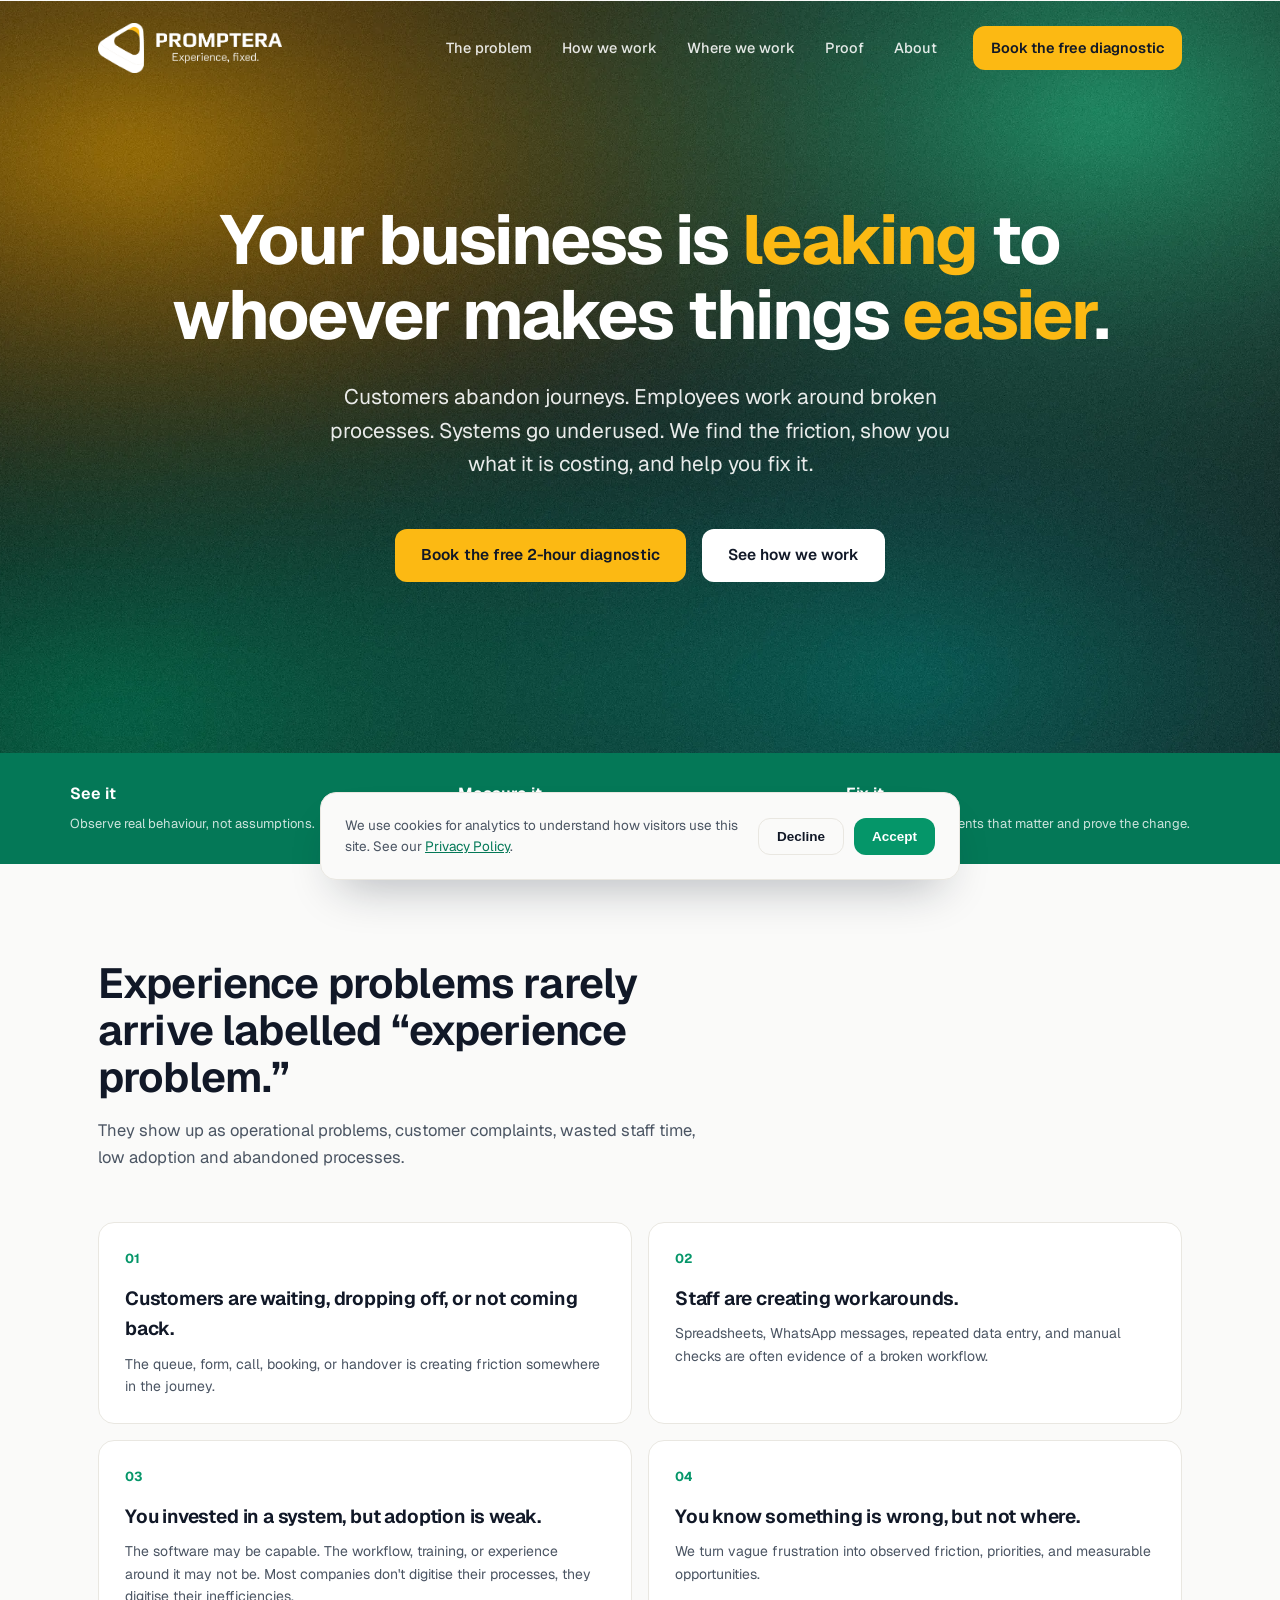
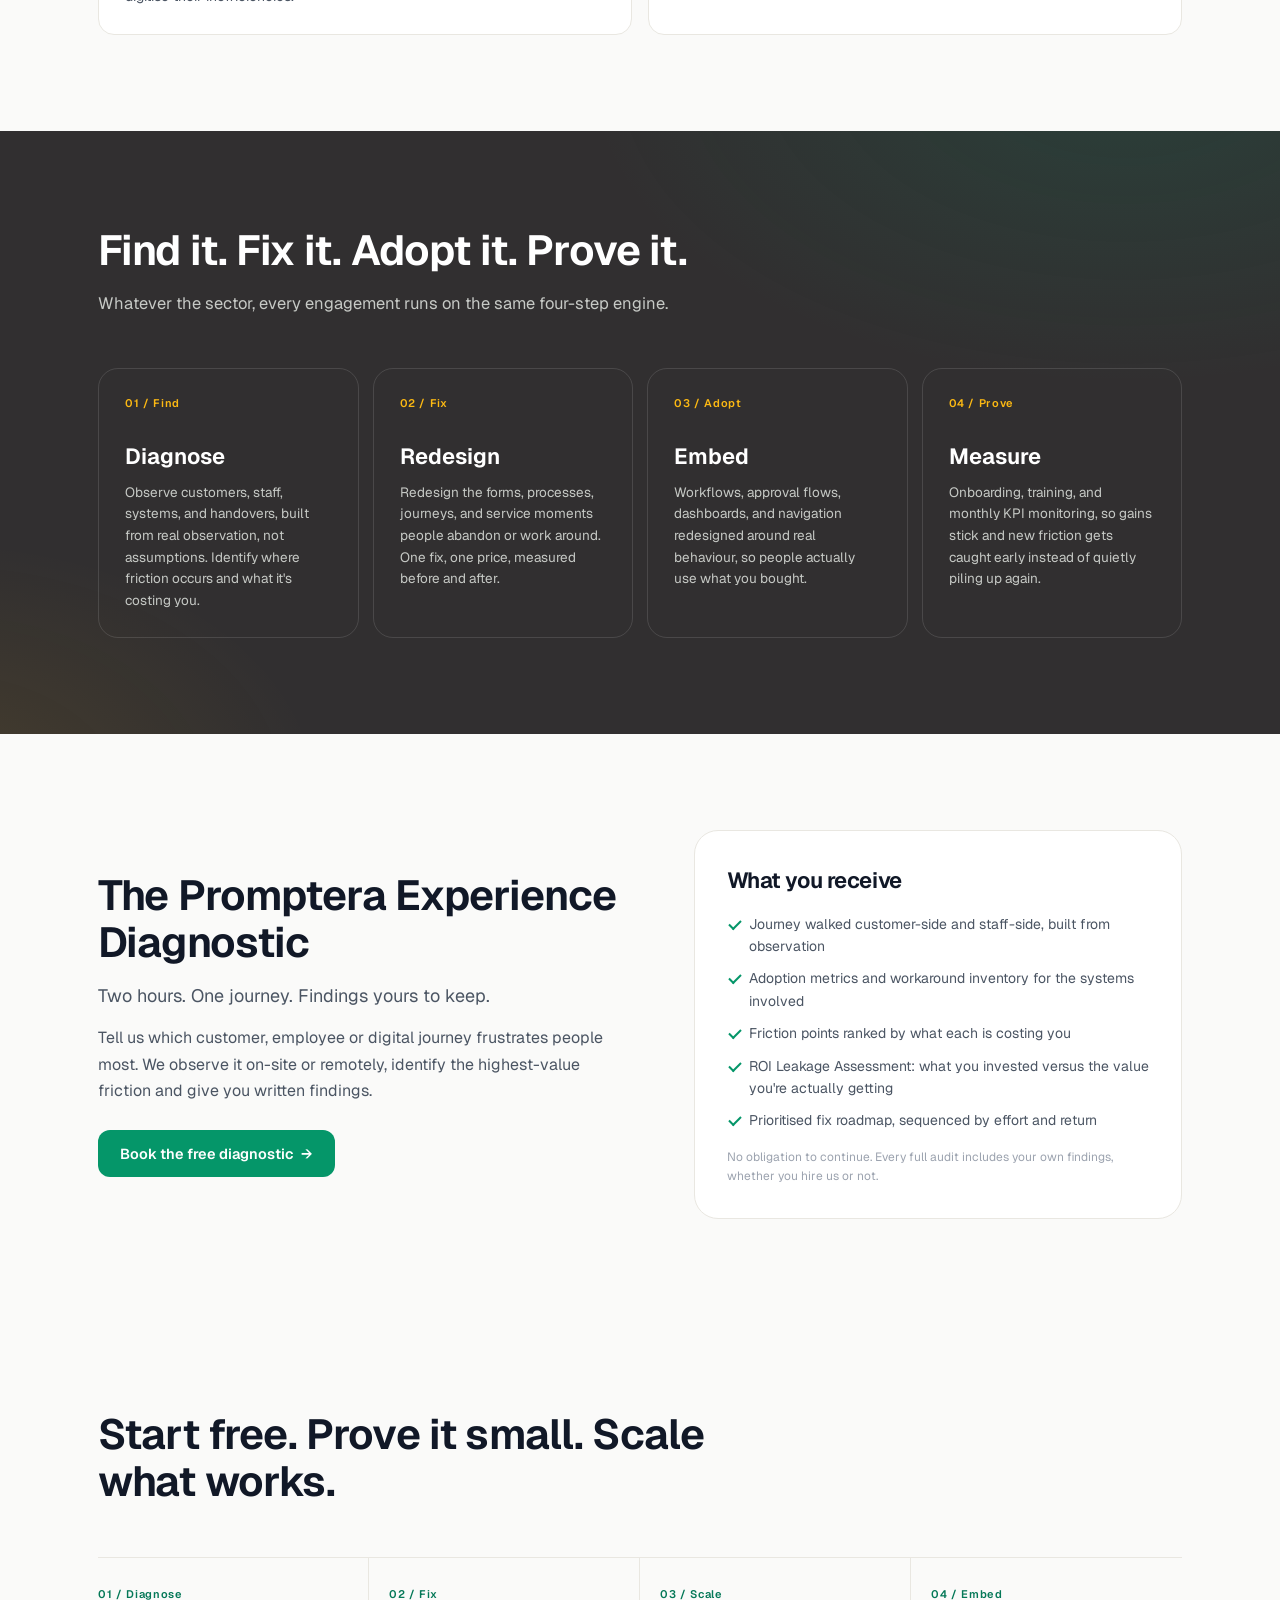
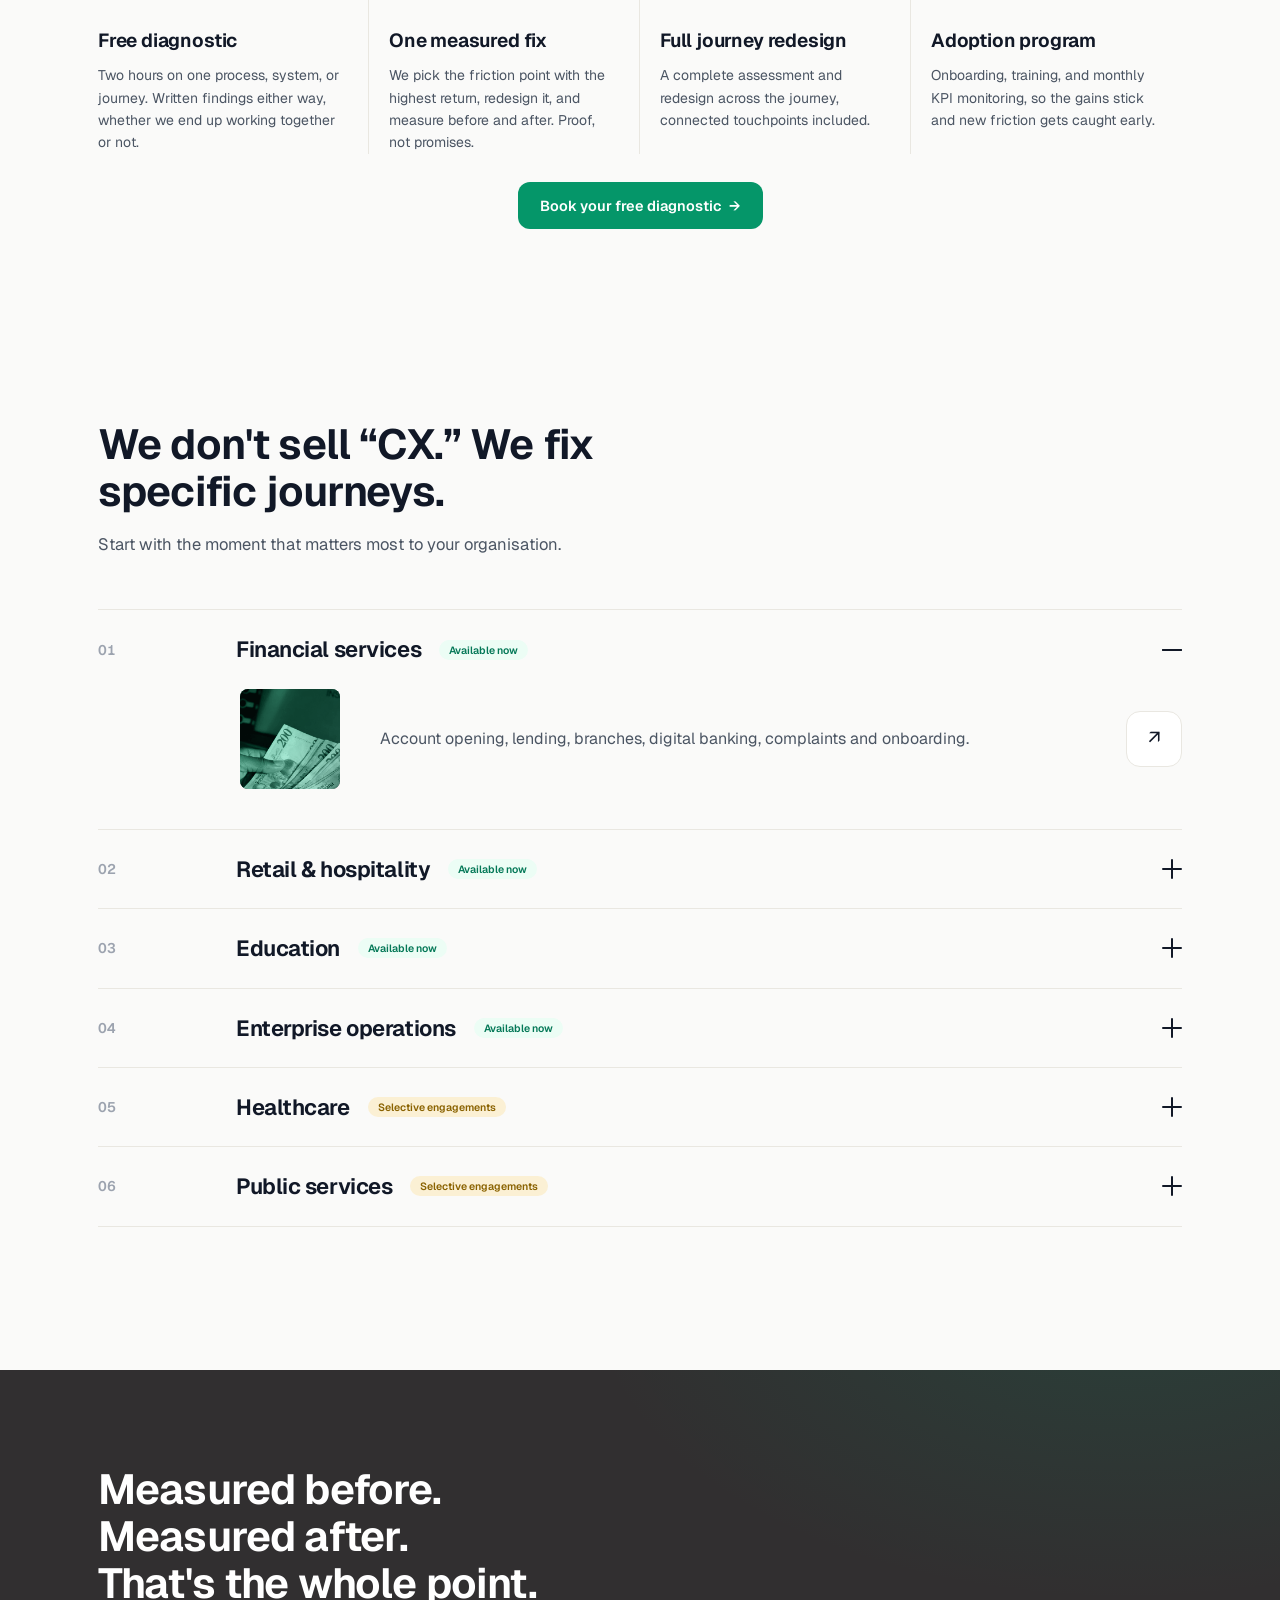
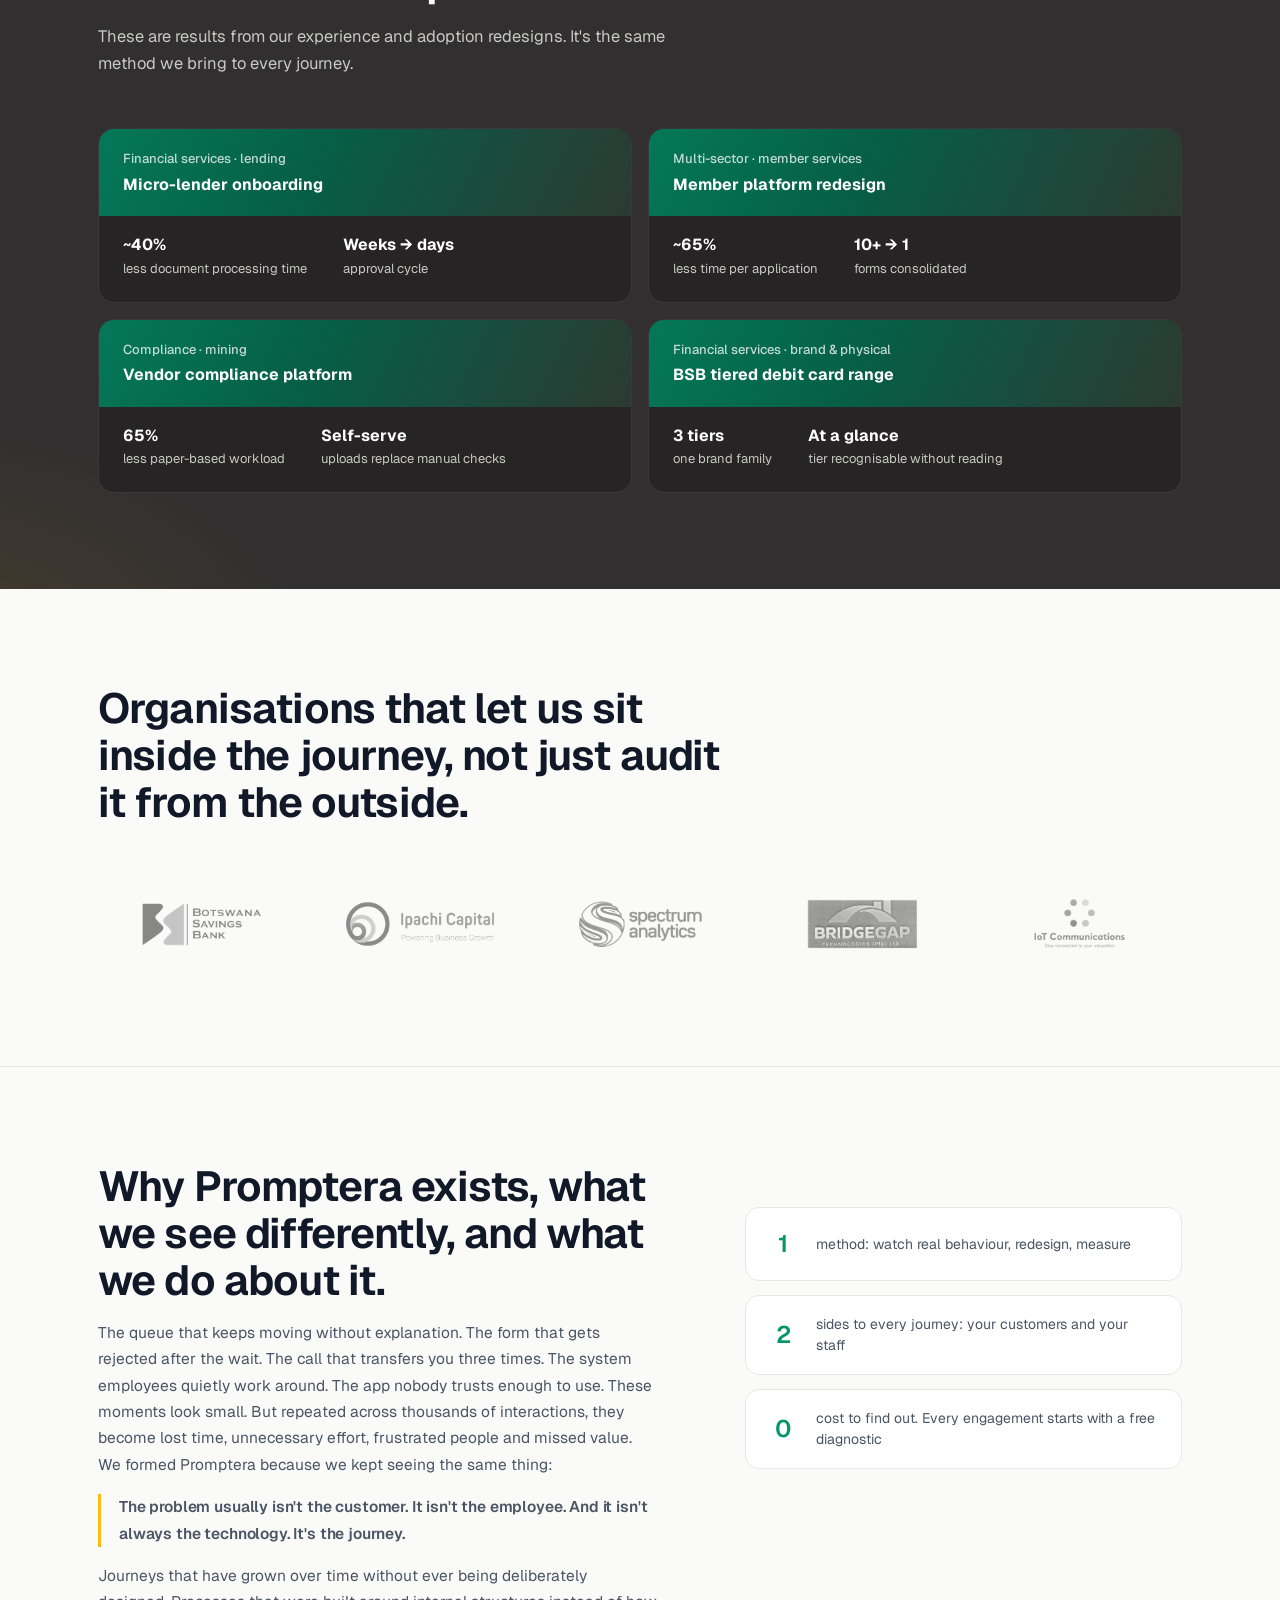
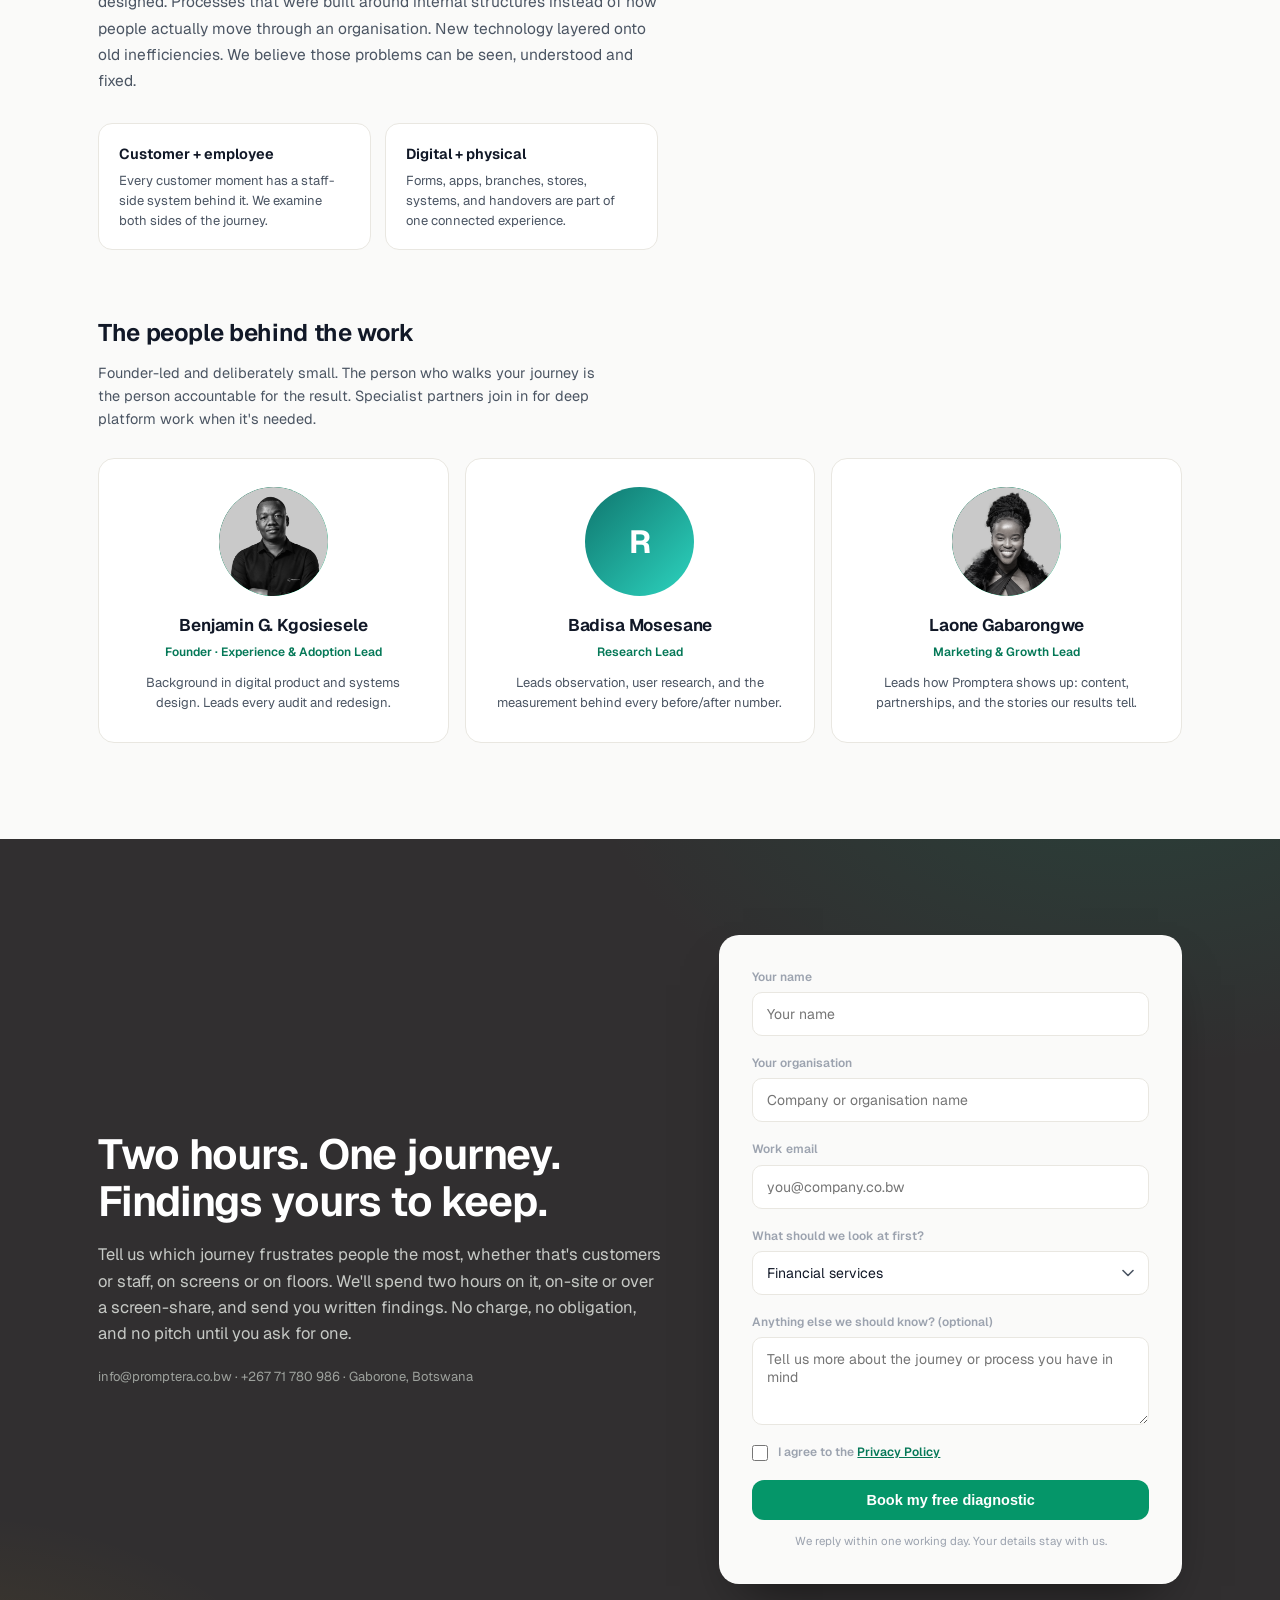
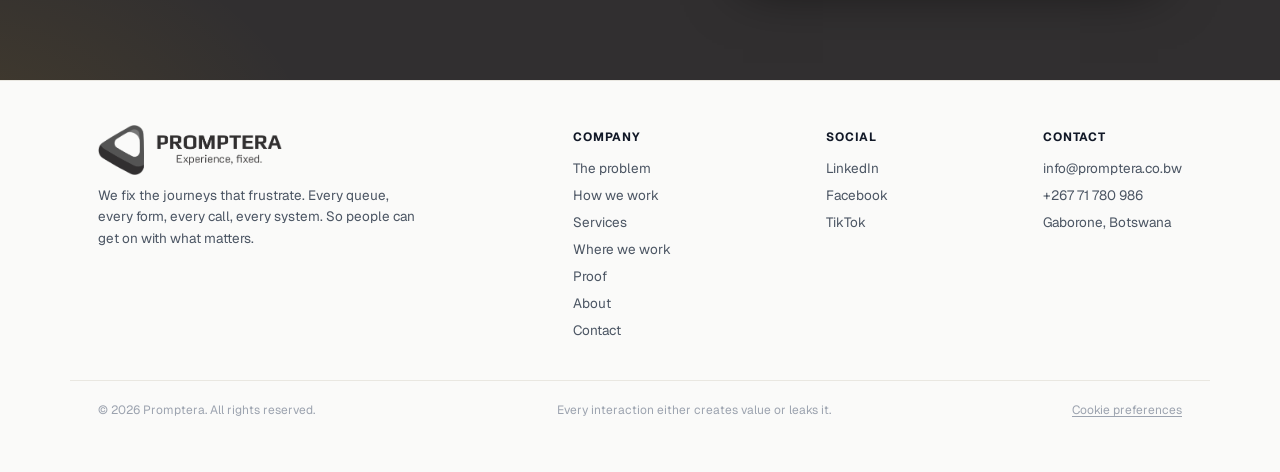
==== index.html @ b7cd1355 "Privacy policy and proof pages update" ====
<!DOCTYPE html>
<html lang="en">
<head>
<meta charset="utf-8">
<meta name="viewport" content="width=device-width, initial-scale=1">
<title>Promptera: Adoption & Experience Consultancy · Botswana</title>
<meta name="description" content="Promptera is an Adoption & Experience consultancy in Botswana. We audit the journeys your customers and staff actually move through, digital, physical, or mixed, find where the experience leaks value, and fix it. Measured before and after.">
<link rel="icon" type="image/png" href="images/favicon.png">
<link rel="preconnect" href="https://fonts.googleapis.com">
<link rel="preconnect" href="https://fonts.gstatic.com" crossorigin>
<link href="https://fonts.googleapis.com/css2?family=Geist:wght@400..700&display=swap" rel="stylesheet">
<link rel="stylesheet" href="styles/main.css">
<script src="scripts/main.js" defer></script>
</head>

<!-- Google tag (gtag.js) is loaded only after cookie consent — see loadGoogleAnalytics() in scripts/main.js -->

<body>

<!-- ============ NAV ============ -->
<header class="nav nav-over" id="nav">
  <div class="wrap nav-in">
    <a href="#top" class="logo" aria-label="Promptera home">
      <img class="logo-light" src="images/logo_white.png" alt="Promptera logo">
      <img class="logo-dark" src="images/logo.png" alt="" aria-hidden="true">
    </a>
    <div class="nav-menu" id="navMenu">
      <nav class="nav-links" aria-label="Primary">
        <a href="#problem">The problem</a>
        <a href="#how">How we work</a>
        <a href="#where">Where we work</a>
        <a href="#results">Proof</a>
        <a href="#about">About</a>
      </nav>
      <a href="#contact" class="btn btn-gold">Book the free diagnostic</a>
    </div>
    <button class="nav-toggle" id="navToggle" type="button" aria-label="Open menu" aria-expanded="false" aria-controls="navMenu">
      <span></span><span></span><span></span>
    </button>
  </div>
</header>

<!-- ============ HERO ============ -->
<section class="hero" id="top">
  <div class="wrap hero-in">
    <h1 class="rv">Your business is <span class="hl">leaking</span> to whoever makes things <span class="hl">easier</span>.</h1>
    <p class="hero-sub rv d1">Customers abandon journeys. Employees work around broken processes. Systems go underused. We find the friction, show you what it is costing, and help you fix it.</p>
    <div class="hero-ctas rv d2">
      <a href="#contact" class="btn btn-gold">Book the free 2-hour diagnostic</a>
      <a href="#how" class="btn btn-light">See how we work</a>
    </div>
  </div>
</section>

<!-- ============ BAND ============ -->
<div class="band">
  <div class="wrap band-in">
    <div class="band-item"><strong>See it</strong><span>Observe real behaviour, not assumptions.</span></div>
    <div class="band-item"><strong>Measure it</strong><span>Connect friction to time, effort, cost, or adoption.</span></div>
    <div class="band-item"><strong>Fix it</strong><span>Redesign the moments that matter and prove the change.</span></div>
  </div>
</div>

<!-- ============ PROOF STRIP ============ -->
<!-- <div class="strip">
  <div class="wrap strip-in">
    <div class="stat rv"><div class="n">01</div><div class="l">Every audit starts with real observation, not assumptions</div></div>
    <div class="stat rv d1"><div class="n">02</div><div class="l">Written findings are yours to keep, whether you hire us or not</div></div>
    <div class="stat rv d2"><div class="n">03</div><div class="l">Fixed-price quick wins, measured before and after</div></div>
    <div class="stat rv d3"><div class="n"><p>&infin;</p></div><div class="l">Attention to details</div></div>
  </div>
</div> -->

<!-- ============ THE PROBLEM ============ -->
<section id="problem">
  <div class="wrap">
    <div class="sec-head">
      <!-- <div class="sec-eyebrow rv">The problem</div> -->
      <h2 class="rv d1">Experience problems rarely arrive labelled “experience problem.”</h2>
      <p class="sec-sub rv d2">They show up as operational problems, customer complaints, wasted staff time, low adoption and abandoned processes.</p>
    </div>
    <div class="problem-grid">
      <article class="problem-card rv"><div class="problem-num">01</div><h3>Customers are waiting, dropping off, or not coming back.</h3><p>The queue, form, call, booking, or handover is creating friction somewhere in the journey.</p></article>
      <article class="problem-card rv d1"><div class="problem-num">02</div><h3>Staff are creating workarounds.</h3><p>Spreadsheets, WhatsApp messages, repeated data entry, and manual checks are often evidence of a broken workflow.</p></article>
      <article class="problem-card rv d2"><div class="problem-num">03</div><h3>You invested in a system, but adoption is weak.</h3><p>The software may be capable. The workflow, training, or experience around it may not be. Most companies don't digitise their processes, they digitise their inefficiencies.</p></article>
      <article class="problem-card rv d3"><div class="problem-num">04</div><h3>You know something is wrong, but not where.</h3><p>We turn vague frustration into observed friction, priorities, and measurable opportunities.</p></article>
    </div>
  </div>
</section>

<!-- ============ METHOD ============ -->
<section id="services" class="dark">
  <div class="wrap">
    <div class="sec-head">
      <!-- <div class="sec-eyebrow rv">The method</div> -->
      <h2 class="rv d1">Find it. Fix it. Adopt it. Prove it.</h2>
      <p class="sec-sub rv d2">Whatever the sector, every engagement runs on the same four-step engine.</p>
    </div>
    <div class="pillars">
      <article class="pillar rv"><div class="pillar-num">01 / Find</div><h3>Diagnose</h3><p>Observe customers, staff, systems, and handovers, built from real observation, not assumptions. Identify where friction occurs and what it's costing you.</p></article>
      <article class="pillar rv d1"><div class="pillar-num">02 / Fix</div><h3>Redesign</h3><p>Redesign the forms, processes, journeys, and service moments people abandon or work around. One fix, one price, measured before and after.</p></article>
      <article class="pillar rv d2"><div class="pillar-num">03 / Adopt</div><h3>Embed</h3><p>Workflows, approval flows, dashboards, and navigation redesigned around real behaviour, so people actually use what you bought.</p></article>
      <article class="pillar rv d3"><div class="pillar-num">04 / Prove</div><h3>Measure</h3><p>Onboarding, training, and monthly KPI monitoring, so gains stick and new friction gets caught early instead of quietly piling up again.</p></article>
    </div>
  </div>
</section>

<!-- ============ DIAGNOSTIC ============ -->
<section id="diagnostic">
  <div class="wrap offer">
    <div>
      <!-- <div class="sec-eyebrow rv">Start here</div> -->
      <h2 class="rv d1">The Promptera Experience Diagnostic</h2>
      <p class="sec-sub rv d2" style="font-size:18px">Two hours. One journey. Findings yours to keep.</p>
      <p class="rv d2" style="color:var(--body);margin-top:14px;max-width:520px;line-height:1.65">Tell us which customer, employee or digital journey frustrates people most. We observe it on-site or remotely, identify the highest-value friction and give you written findings.</p>
    </br><a href="#contact" class="btn btn-em rv d3" data-ctx="Re: The Promptera Experience Diagnostic">Book the free diagnostic <span aria-hidden="true">→</span></a>
    </div>
    <div class="offer-card rv d2">
      <h3>What you receive</h3>
      <ul>
        <li>Journey walked customer-side and staff-side, built from observation</li>
        <li>Adoption metrics and workaround inventory for the systems involved</li>
        <li>Friction points ranked by what each is costing you</li>
        <li>ROI Leakage Assessment: what you invested versus the value you're actually getting</li>
        <li>Prioritised fix roadmap, sequenced by effort and return</li>
      </ul>
      <div class="price-note">No obligation to continue. Every full audit includes your own findings, whether you hire us or not.</div>
    </div>
  </div>
</section>

<!-- ============ HOW WE WORK ============ -->
<section id="how">
  <div class="wrap">
    <div class="sec-head">
      <!-- <div class="sec-eyebrow rv">How we work</div> -->
      <h2 class="rv d1">Start free. Prove it small. Scale what works.</h2>
    </div>
    <div class="steps">
      <div class="step rv"><b>01 / Diagnose</b><h3>Free diagnostic</h3><p>Two hours on one process, system, or journey. Written findings either way, whether we end up working together or not.</p></div>
      <div class="step rv d1"><b>02 / Fix</b><h3>One measured fix</h3><p>We pick the friction point with the highest return, redesign it, and measure before and after. Proof, not promises.</p></div>
      <div class="step rv d2"><b>03 / Scale</b><h3>Full journey redesign</h3><p>A complete assessment and redesign across the journey, connected touchpoints included.</p></div>
      <div class="step rv d3"><b>04 / Embed</b><h3>Adoption program</h3><p>Onboarding, training, and monthly KPI monitoring, so the gains stick and new friction gets caught early.</p></div>
    </div>
    <!-- <p class="ladder-note rv d3">Every step earns the next. In a market where reputation travels fast, that's how it should be.</p> -->
    <div class="rung-cta rv d3"><a href="#contact" class="btn btn-em" data-ctx="Free 2-hour diagnostic">Book your free diagnostic <span aria-hidden="true">→</span></a></div>
  </div>
</section>

<!-- ============ WHERE WE WORK / VERTICALS ============ -->
<section id="where">
  <div class="wrap">
    <div class="sec-head">
      <!-- <div class="sec-eyebrow rv">Where we work</div> -->
      <h2 class="rv d1">We don't sell “CX.” We fix specific journeys.</h2>
      <p class="sec-sub rv d2">Start with the moment that matters most to your organisation.</p>
    </div>
    <div class="vx">
      <article class="vx-item rv open">
        <h3 class="vx-h"><button type="button" class="vx-head" id="vx-fin-h" aria-expanded="true" aria-controls="vx-fin"><span class="vx-n">01</span><span class="vx-t">Financial services</span><span class="tag tag-now">Available now</span><span class="vx-ic" aria-hidden="true"></span></button></h3>
        <div class="vx-panel" id="vx-fin" role="region" aria-labelledby="vx-fin-h"><div class="vx-clip"><div class="vx-in">
          <div class="vx-img"><img src="images/where/banking.jpg" alt="Branch and banking hall experience" loading="lazy"></div>
          <div class="vx-txt"><p>Account opening, lending, branches, digital banking, complaints and onboarding.</p></div>
          <a href="#contact" class="vx-go" data-ctx="Re: financial services journey" data-topic="Financial services" aria-label="Talk to us about financial services"><span aria-hidden="true">↗</span></a>
        </div></div></div>
      </article>
      
      <article class="vx-item rv d2">
        <h3 class="vx-h"><button type="button" class="vx-head" id="vx-retail-h" aria-expanded="false" aria-controls="vx-retail"><span class="vx-n">02</span><span class="vx-t">Retail &amp; hospitality</span><span class="tag tag-now">Available now</span><span class="vx-ic" aria-hidden="true"></span></button></h3>
        <div class="vx-panel" id="vx-retail" role="region" aria-labelledby="vx-retail-h"><div class="vx-clip"><div class="vx-in">
          <div class="vx-img"><img src="images/where/retail.jpg" alt="Retail store experience" loading="lazy"></div>
          <div class="vx-txt"><p>Arrival, ordering, purchase, service, payment, complaints and loyalty moments.</p></div>
          <a href="#contact" class="vx-go" data-ctx="Re: retail & hospitality journey" data-topic="Retail & hospitality" aria-label="Talk to us about retail & hospitality"><span aria-hidden="true">↗</span></a>
        </div></div></div>
      </article>

      <article class="vx-item rv">
        <h3 class="vx-h"><button type="button" class="vx-head" id="vx-edu-h" aria-expanded="false" aria-controls="vx-edu"><span class="vx-n">03</span><span class="vx-t">Education</span><span class="tag tag-now">Available now</span><span class="vx-ic" aria-hidden="true"></span></button></h3>
        <div class="vx-panel" id="vx-edu" role="region" aria-labelledby="vx-edu-h"><div class="vx-clip"><div class="vx-in">
          <div class="vx-img"><img src="images/where/education.jpg" alt="Student onboarding experience" loading="lazy"></div>
          <div class="vx-txt"><p>Applications, registration, onboarding, student services and internal systems.</p></div>
          <a href="#contact" class="vx-go" data-ctx="Re: education journey" data-topic="Education" aria-label="Talk to us about education"><span aria-hidden="true">↗</span></a>
        </div></div></div>
      </article>

      
      <article class="vx-item rv d2">
        <h3 class="vx-h"><button type="button" class="vx-head" id="vx-ent-h" aria-expanded="false" aria-controls="vx-ent"><span class="vx-n">04</span><span class="vx-t">Enterprise operations</span><span class="tag tag-now">Available now</span><span class="vx-ic" aria-hidden="true"></span></button></h3>
        <div class="vx-panel" id="vx-ent" role="region" aria-labelledby="vx-ent-h"><div class="vx-clip"><div class="vx-in">
          <div class="vx-img"><img src="images/bridgegap.jpg" alt="Internal workflow and approvals system" loading="lazy"></div>
          <div class="vx-txt"><p>Employee onboarding, workflows, system adoption, approvals and internal service journeys.</p></div>
          <a href="#contact" class="vx-go" data-ctx="Re: enterprise operations journey" data-topic="Enterprise operations" aria-label="Talk to us about enterprise operations"><span aria-hidden="true">↗</span></a>
        </div></div></div>
      </article>

      <article class="vx-item rv d1">
        <h3 class="vx-h"><button type="button" class="vx-head" id="vx-health-h" aria-expanded="false" aria-controls="vx-health"><span class="vx-n">05</span><span class="vx-t">Healthcare</span><span class="tag tag-select">Selective engagements</span><span class="vx-ic" aria-hidden="true"></span></button></h3>
        <div class="vx-panel" id="vx-health" role="region" aria-labelledby="vx-health-h"><div class="vx-clip"><div class="vx-in">
          <div class="vx-img"><img src="images/where/healthcare.jpg" alt="Patient experience" loading="lazy"></div>
          <div class="vx-txt"><p>Booking, registration, waiting, consultation, payment, discharge and follow-up.</p></div>
          <a href="#contact" class="vx-go" data-ctx="Re: healthcare journey" data-topic="Healthcare" aria-label="Talk to us about healthcare"><span aria-hidden="true">↗</span></a>
        </div></div></div>
      </article>

      <article class="vx-item rv d1">
        <h3 class="vx-h"><button type="button" class="vx-head" id="vx-public-h" aria-expanded="false" aria-controls="vx-public"><span class="vx-n">06</span><span class="vx-t">Public services</span><span class="tag tag-select">Selective engagements</span><span class="vx-ic" aria-hidden="true"></span></button></h3>
        <div class="vx-panel" id="vx-public" role="region" aria-labelledby="vx-public-h"><div class="vx-clip"><div class="vx-in">
          <div class="vx-img"><img src="images/where/government.jpg" alt="Citizen services experience" loading="lazy"></div>
          <div class="vx-txt"><p>Applications, permits, documentation, queues, communication and completion.</p></div>
          <a href="#contact" class="vx-go" data-ctx="Re: public services journey" data-topic="Public services" aria-label="Talk to us about public services"><span aria-hidden="true">↗</span></a>
        </div></div></div>
      </article>


    </div>
    <p class="ladder-note rv d4">Employee experience runs through all of it. The staff-side systems, the handovers, the workarounds behind every customer moment: all of it is part of every audit.</p>
  </div>
</section>

<!-- ============ RESULTS / PROOF ============ -->
<section id="results" class="dark">
  <div class="wrap">
    <div class="sec-head">
      <!-- <div class="sec-eyebrow rv">Proof</div> -->
      <h2 class="rv d1">Measured before. <br>Measured after.<br>That's the whole point.</h2>
      <p class="sec-sub rv d2">These are results from our experience and adoption redesigns. It's the same method we bring to every journey.</p>
    </div>
    <div class="cs-grid">
      <a class="cs rv" href="cases/micro-lender-onboarding.html">
        <div class="cs-head">
          <div class="cs-sector">Financial services · lending</div>
          <h3 class="cs-title">Micro-lender onboarding</h3>
        </div>
        <div class="cs-stats"><div class="cs-stat"><div class="v">~40%</div><div class="k">less document processing time</div></div><div class="cs-stat"><div class="v">Weeks → days</div><div class="k">approval cycle</div></div></div>
      </a>
      <a class="cs rv d1" href="cases/member-platform.html">
        <div class="cs-head">
          <div class="cs-sector">Multi-sector · member services</div>
          <h3 class="cs-title">Member platform redesign</h3>
        </div>
        <div class="cs-stats"><div class="cs-stat"><div class="v">~65%</div><div class="k">less time per application</div></div><div class="cs-stat"><div class="v">10+ → 1</div><div class="k">forms consolidated</div></div></div>
      </a>
      <a class="cs rv d1" href="cases/vendor-compliance.html">
        <div class="cs-head">
          <div class="cs-sector">Compliance · mining</div>
          <h3 class="cs-title">Vendor compliance platform</h3>
        </div>
        <div class="cs-stats"><div class="cs-stat"><div class="v">65%</div><div class="k">less paper-based workload</div></div><div class="cs-stat"><div class="v">Self-serve</div><div class="k">uploads replace manual checks</div></div></div>
      </a>
      <a class="cs rv d2" href="cases/tiered-debit-cards.html">
        <div class="cs-head">
          <div class="cs-sector">Financial services · brand &amp; physical</div>
          <h3 class="cs-title">BSB tiered debit card range</h3>
        </div>
        <div class="cs-stats"><div class="cs-stat"><div class="v">3 tiers</div><div class="k">one brand family</div></div><div class="cs-stat"><div class="v">At a glance</div><div class="k">tier recognisable without reading</div></div></div>
      </a>
    </div>
  </div>
</section>

<!-- ============ CLIENTS ============ -->
<section id="clients">
  <div class="wrap">
    <div class="sec-head">
      <!-- <div class="sec-eyebrow rv">Trusted with journeys that matter</div> -->
      <h2 class="rv d1">Organisations that let us sit inside the journey, not just audit it from the outside.</h2>
    </div>
    <div class="logo-wall rv d2">
      <div class="logo-tile"><img src="images/clients/bsb.png" alt="Botswana Savings Bank"></div>
      <div class="logo-tile"><img src="images/clients/ipachi-capital.png" alt="Ipachi Capital"></div>
      <div class="logo-tile"><img src="images/clients/spectrum.png" alt="Spectrum Analytics"></div>
      <div class="logo-tile"><img src="images/clients/bridgegap.png" alt="BridgeGap Technologies"></div>
      <div class="logo-tile"><img src="images/clients/iot_comms.png" alt="IoT Communications"></div>
    </div>
  </div>
</section>

<!-- ============ ABOUT ============ -->
<section id="about">
  <div class="wrap">
    <div class="about-grid">
      <div>
        <!-- <div class="sec-eyebrow rv">About Promptera</div> -->
        <h2 class="rv d1">Why Promptera exists, what we see differently, and what we do about it.</h2>
        <div class="about-story rv d2">
          <p>The queue that keeps moving without explanation.
The form that gets rejected after the wait.
The call that transfers you three times.
The system employees quietly work around.
The app nobody trusts enough to use.

These moments look small.

But repeated across thousands of interactions, they become lost time, unnecessary effort, frustrated people and missed value.

We formed Promptera because we kept seeing the same thing:</p>
          <p class="about-pull">The problem usually isn't the customer.
It isn't the employee.
And it isn't always the technology.

It's the journey.</p>
          <p>Journeys that have grown over time without ever being deliberately designed. Processes that were built around internal structures instead of how people actually move through an organisation. New technology layered onto old inefficiencies.

We believe those problems can be seen, understood and fixed.</p>
        </div>
        <div class="about-mini rv d3">
          <div class="about-mini-card"><h4>Customer + employee</h4><p>Every customer moment has a staff-side system behind it. We examine both sides of the journey.</p></div>
          <div class="about-mini-card"><h4>Digital + physical</h4><p>Forms, apps, branches, stores, systems, and handovers are part of one connected experience.</p></div>
        </div>
      </div>
      <div class="about-aside rv d2">
        <div class="about-fact"><span class="af-n">1</span><span>method: watch real behaviour, redesign, measure</span></div>
        <div class="about-fact"><span class="af-n">2</span><span>sides to every journey: your customers and your staff</span></div>
        <div class="about-fact"><span class="af-n">0</span><span>cost to find out. Every engagement starts with a free diagnostic</span></div>
      </div>
    </div>

    <div class="team-head rv"><h3>The people behind the work</h3>
      <p>Founder-led and deliberately small. The person who walks your journey is the person accountable for the result. Specialist partners join in for deep platform work when it's needed.</p>
    </div>
    <div class="team-grid">
      <div class="tcard rv">
        <div class="t-photo tp1">
         <img src="images/ben_im.png" alt="[Founder Name]">
        </div>
        <div class="t-name">Benjamin G. Kgosiesele</div>
        <div class="t-role">Founder · Experience &amp; Adoption Lead</div>
        <p class="t-bio">Background in digital product and systems design. Leads every audit and redesign.</p>
      </div>
      <div class="tcard rv d1">
        <div class="t-photo tp2">
          <span class="t-initial">R</span>
        </div>
        <div class="t-name">Badisa Mosesane</div>
        <div class="t-role">Research Lead</div>
        <p class="t-bio">Leads observation, user research, and the measurement behind every before/after number.</p>
      </div>
      <div class="tcard rv">
        <div class="t-photo tp1">
         <img src="images/laone_im.png" alt="[Founder Name]">
        </div>
        <div class="t-name">Laone Gabarongwe</div>
        <div class="t-role">Marketing &amp; Growth Lead</div>
        <p class="t-bio">Leads how Promptera shows up: content, partnerships, and the stories our results tell.</p>
      </div>
    </div>
  </div>
</section>

<!-- ============ FINAL CTA ============ -->
<section class="final dark" id="contact">
  <div class="wrap final-in">
    <div>
      <!-- <div class="sec-eyebrow rv">Start free</div> -->
      <h2 class="rv d1">Two hours. One journey.<br>Findings yours to keep.</h2>
      <p class="sec-sub rv d2">Tell us which journey frustrates people the most, whether that's customers or staff, on screens or on floors. We'll spend two hours on it, on-site or over a screen-share, and send you written findings. No charge, no obligation, and no pitch until you ask for one.</p>
      <p class="hero-note rv d3" style="margin-top:20px">info@promptera.co.bw · +267 71 780 986 · Gaborone, Botswana</p>
    </div>
    <form class="contact-card rv d2" id="cform" name="contact" method="POST" netlify netlify-honeypot="bot-field" action="/">
      <input type="hidden" name="form-name" value="contact">
      <input type="hidden" name="context" id="ctxfield" value="">
      <p style="display:none"><label>Don’t fill this in: <input name="bot-field"></label></p>
      <div class="ctx-chip" id="ctxchip"><span id="ctxtext"></span><button type="button" id="ctxclear" aria-label="Clear topic">✕</button></div>
      <div class="row"><label for="cn">Your name</label><input id="cn" name="name" type="text" placeholder="Your name" required></div>
      <div class="row"><label for="co">Your organisation</label><input id="co" name="organisation" type="text" placeholder="Company or organisation name" required></div>
      <div class="row"><label for="ce">Work email</label><input id="ce" name="email" type="email" placeholder="you@company.co.bw" required></div>
      <div class="row"><label for="cs">What should we look at first?</label>
        <select id="cs" name="topic">
          <option>Financial services</option>
          <option>Healthcare</option>
          <option>Retail &amp; hospitality</option>
          <option>Education</option>
          <option>Public services</option>
          <option>Enterprise operations</option>
          <option>Not sure yet, help me choose</option>
        </select>
      </div>
      <div class="row"><label for="cm">Anything else we should know? (optional)</label><textarea id="cm" name="message" rows="3" placeholder="Tell us more about the journey or process you have in mind"></textarea></div>
      <div class="row row-check">
        <label class="check-label" for="cprivacy">
          <input id="cprivacy" name="privacy" type="checkbox" required>
          <span>I agree to the <a href="policies/privacy-policy.html" target="_blank" rel="noopener">Privacy Policy</a></span>
        </label>
      </div>
      <button class="btn btn-em" type="submit">Book my free diagnostic</button>
      <p class="contact-fine">We reply within one working day. Your details stay with us.</p>
    </form>
  </div>
</section>

<!-- ============ FOOTER ============ -->
<footer>
  <div class="wrap foot-in">
    <div>
      <a href="#top" class="logo" aria-label="Promptera home">
        <img src="images/logo_char.png" alt="Promptera logo">
      </a>
      <p class="foot-tag">We fix the journeys that frustrate. Every queue, every form, every call, every system. So people can get on with what matters.</p>
    </div>
    <div class="foot-col"><b>Company</b>
      <a href="#problem">The problem</a><br>
      <a href="#how">How we work</a><br>
      <a href="#services">Services</a><br>
      <a href="#where">Where we work</a><br>
      <a href="#results">Proof</a><br>
      <a href="#about">About</a><br>
      <a href="#contact">Contact</a>
    </div>
    <div class="foot-col"><b>Social</b>
      <a href="https://www.linkedin.com/company/prompterabw/" target="_blank" rel="noopener">LinkedIn</a><br>
      <a href="https://www.facebook.com/profile.php?id=61593833694926" target="_blank" rel="noopener">Facebook</a><br>
      <a href="#tiktok" target="_blank" rel="noopener">TikTok</a>
    </div>
    <div class="foot-col"><b>Contact</b>
      info@promptera.co.bw<br>
      +267 71 780 986<br>
      Gaborone, Botswana
    </div>
  </div>
  <div class="wrap foot-base">
    <span>© 2026 Promptera. All rights reserved.</span>
    <span>Every interaction either creates value or leaks it.</span>
    <button type="button" class="foot-cookie-link" id="cookiePrefsLink">Cookie preferences</button>
  </div>
</footer>

<!-- ============ COOKIE CONSENT ============ -->
<div class="cookie-banner" id="cookieBanner" role="dialog" aria-live="polite" aria-label="Cookie consent">
  <p class="cookie-text">We use cookies for analytics to understand how visitors use this site. See our <a href="policies/privacy-policy.html" target="_blank" rel="noopener">Privacy Policy</a>.</p>
  <div class="cookie-actions">
    <button type="button" class="btn btn-ghost" id="cookieDecline">Decline</button>
    <button type="button" class="btn btn-em" id="cookieAccept">Accept</button>
  </div>
</div>

</body>
</html>
---- styles/main.css ----
/* ============================================================
   Promptera: main stylesheet
   Brand tokens are in :root below (colors, fonts, easing).
   Sections are ordered to match index.html top-to-bottom.
   ============================================================ */

:root{
  --cream:#FAFAF9;
  --card:#FFFFFF;
  --ink:#111827;
  --body:#4B5563;
  --muted:#9CA3AF;
  --emerald:#059669;
  --emerald-deep:#047857;
  --emerald-tint:#ECFDF5;
  --emerald-bright:#34D399;
  --line:#E9E7E1;
  --friction:#DC7D5F;
  --friction-tint:#FBEFE9;
  --gold:#FCB913;
  --gold-deep:#8A6200;
  --charcoal:#312F30;
  --radius:16px;
  --nav-h:82px; /* 68px bar + 14px top padding */
  --ease:cubic-bezier(0.16,1,0.3,1);
  --display:'Geist',system-ui,sans-serif;
  --sans:'Geist',system-ui,sans-serif;
}
*{box-sizing:border-box;margin:0;padding:0}
html{scroll-behavior:smooth}
@media (prefers-reduced-motion:reduce){html{scroll-behavior:auto}}
body{font-family:var(--sans);background:var(--cream);color:var(--ink);line-height:1.6;-webkit-font-smoothing:antialiased}
img,svg{display:block;max-width:100%}
a{color:inherit;text-decoration:none}
.wrap{max-width:1140px;margin:0 auto;padding:0 28px}
::selection{background:var(--emerald-tint);color:var(--emerald-deep)}
:focus-visible{outline:2px solid var(--emerald);outline-offset:3px;border-radius:4px}

/* ---------- reveal on scroll ---------- */
.rv{opacity:0;transform:translateY(12px);transition:opacity .5s var(--ease),transform .5s var(--ease)}
.rv.in{opacity:1;transform:none}
.rv.d1{transition-delay:.08s}.rv.d2{transition-delay:.16s}.rv.d3{transition-delay:.24s}.rv.d4{transition-delay:.32s}.rv.d5{transition-delay:.4s}
@media (prefers-reduced-motion:reduce){.rv{opacity:1;transform:none;transition:none}}

/* ---------- nav ---------- */
.nav{position:sticky;top:0;z-index:50;background:rgba(250,250,249,.92);backdrop-filter:blur(14px);-webkit-backdrop-filter:blur(14px);border-bottom:1px solid transparent;transition:border-color .3s,background .3s}
.nav.scrolled{border-bottom-color:var(--line)}
/* nav-over: transparent over the home hero, back to the cream nav once .scrolled */
.nav-over:not(.scrolled){background:transparent;backdrop-filter:none;-webkit-backdrop-filter:none}
.nav-over .logo-dark{display:none}
.nav-over.scrolled .logo-light{display:none}
.nav-over.scrolled .logo-dark{display:block}
.nav-over:not(.scrolled) .nav-toggle span{background:#fff}
@media (min-width:861px){
  .nav-over:not(.scrolled) .nav-links a{color:rgba(255,255,255,.88)}
  .nav-over:not(.scrolled) .nav-links a:hover{color:#fff}
  .nav-over:not(.scrolled) .nav-links a::after{background:var(--gold)}
}
.nav-in{display:flex;align-items:center;justify-content:space-between;height:var(--nav-h);padding-top:14px}
.logo{font-family:var(--display);font-weight:700;font-size:21px;letter-spacing:-.02em;display:flex;align-items:center;gap:9px}
.logo img{height:50px;width:auto;display:block}
.nav-menu{display:flex;align-items:center;gap:36px}
.nav-links{display:flex;gap:30px;align-items:center}
.nav-links a{font-size:14.5px;font-weight:500;color:var(--body);position:relative;padding:4px 0;transition:color .3s}
.nav-links a::after{content:"";position:absolute;left:0;bottom:0;height:2px;width:100%;background:var(--emerald);transform:scaleX(0);transform-origin:left;transition:transform .35s var(--ease)}
.nav-links a:hover{color:var(--ink)}
.nav-links a:hover::after{transform:scaleX(1)}
.nav-toggle{display:none;flex-direction:column;justify-content:center;gap:5px;width:36px;height:36px;background:none;border:none;cursor:pointer;padding:0;flex-shrink:0}
.nav-toggle span{display:block;width:100%;height:2px;border-radius:2px;background:var(--ink);transition:transform .3s,opacity .3s}
.nav-toggle.open span:nth-child(1){transform:translateY(7px) rotate(45deg)}
.nav-toggle.open span:nth-child(2){opacity:0}
.nav-toggle.open span:nth-child(3){transform:translateY(-7px) rotate(-45deg)}
.btn{display:inline-flex;align-items:center;gap:8px;font-weight:600;font-size:14.5px;border-radius:12px;padding:12px 22px;border:none;cursor:pointer;transition:transform .25s var(--ease),box-shadow .25s var(--ease),background .25s}
.btn:hover{transform:translateY(-2px)}
.btn:active{transform:translateY(0)}
.btn-dark{background:var(--ink);color:#fff}
.btn-dark:hover{box-shadow:0 10px 24px -10px rgba(17,24,39,.45)}
.btn-ghost{background:transparent;color:var(--ink);border:1px solid var(--line)}
.btn-ghost:hover{border-color:var(--ink)}
.btn-em{background:var(--emerald);color:#fff}
.btn-em:hover{background:var(--emerald-deep);box-shadow:0 10px 24px -10px rgba(5,150,105,.5)}
.btn-gold{background:var(--gold);color:var(--ink)}
.btn-gold:hover{background:#F2AE00;box-shadow:0 10px 24px -10px rgba(252,185,19,.55)}
.btn-light{background:#fff;color:var(--ink)}
.btn-light:hover{background:#F1F2EF;box-shadow:0 10px 24px -10px rgba(0,0,0,.4)}
.nav .btn{padding:10px 18px}
@media (max-width:860px){
  .nav-toggle{display:flex}
  .nav-links{display:none}
  .nav-menu{position:absolute;top:100%;left:0;right:0;flex-direction:column;align-items:stretch;gap:0;background:#fff;border-top:1px solid var(--line);box-shadow:0 24px 48px -24px rgba(17,24,39,.3);padding:8px 24px 24px;opacity:0;visibility:hidden;transform:translateY(-8px);transition:opacity .25s var(--ease),transform .25s var(--ease),visibility .25s}
  .nav-menu.open{opacity:1;visibility:visible;transform:translateY(0);display:flex}
  .nav-menu.open .nav-links{display:flex;flex-direction:column;gap:0;align-items:stretch}
  .nav-links a{color:var(--ink);padding:14px 4px;border-bottom:1px solid var(--line)}
  .nav-links a::after{display:none}
  .nav-menu .btn{margin-top:16px;justify-content:center;width:100%}
}

/* ---------- hero (sits under the transparent nav-over) ---------- */
.hero{margin-top:calc(-1 * var(--nav-h));padding:calc(var(--nav-h) + 120px) 0 171px;background:#173A2E url(../images/hero-bg.webp) center/cover no-repeat;color:#fff;text-align:center}
.hero-in{max-width:1120px}
h1{font-family:var(--display);font-size:clamp(38px,5vw,58px);font-weight:700;line-height:1.06;letter-spacing:-.025em}
.hero h1{font-size:clamp(38px,5.4vw,70px);line-height:1.08;letter-spacing:-.03em;color:#fff;text-wrap:balance}
.hero .hl{color:var(--gold)}
.hero-sub{font-size:clamp(17px,1.7vw,21px);color:rgba(255,255,255,.9);max-width:640px;margin:28px auto 48px;line-height:1.6}
.hero-ctas{display:flex;gap:16px;flex-wrap:wrap;align-items:center;justify-content:center}
.hero-ctas .btn{font-size:15.5px;padding:14px 26px}
.hero-note{font-size:13px;color:var(--muted);margin-top:14px}
.hero-note strong{color:var(--emerald-deep);font-weight:600}
@media (max-width:640px){.hero{padding:calc(var(--nav-h) + 80px) 0 120px}.hero-ctas .btn{width:100%;justify-content:center}}
.tag{display:inline-block;font-size:10.5px;font-weight:600;padding:3px 10px;border-radius:999px;margin-top:12px}
.tag-now{background:var(--emerald-tint);color:var(--emerald-deep)}
.tag-select{background:rgba(252,185,19,.16);color:var(--gold-deep)}

/* ---------- band ---------- */
.band{background:var(--emerald-deep);color:#fff}
.band-in{display:grid;grid-template-columns:repeat(3,1fr);gap:24px;padding:28px 0}
.band-item strong{display:block;font-size:16px;font-weight:650;margin-bottom:4px}
.band-item span{font-size:13px;color:rgba(255,255,255,.8)}
@media (max-width:700px){.band-in{grid-template-columns:1fr;gap:14px;text-align:center;padding:24px 0}}

/* ---------- proof strip ---------- */
.strip{border-top:1px solid var(--line);border-bottom:1px solid var(--line);background:#fff}
.strip-in{display:grid;grid-template-columns:repeat(4,1fr);gap:0}
.stat{padding:30px 22px;text-align:center;position:relative;display:flex;flex-direction:column;align-items:center}
.stat + .stat::before{content:"";position:absolute;left:0;top:26%;height:48%;width:1px;background:var(--line)}
.stat .n{font-family:var(--sans);font-size:15px;font-weight:600;color:var(--emerald);letter-spacing:-.02em}
.stat .l{font-size:15px;color:var(--charcoal);margin-top:6px;font-weight:400;line-height:1.5;max-width:230px}
@media (max-width:860px){.strip-in{grid-template-columns:repeat(2,1fr)}.stat + .stat::before{display:none}}

/* ---------- sections ---------- */
section{padding:96px 0}
.sec-eyebrow{font-size:12px;font-weight:600;letter-spacing:.1em;text-transform:uppercase;color:var(--emerald);margin-bottom:14px}
h2{font-family:var(--display);font-size:clamp(30px,3.6vw,42px);font-weight:650;letter-spacing:-.02em;line-height:1.12;max-width:640px}
.sec-sub{font-size:16.5px;color:var(--body);max-width:600px;margin-top:16px}
.sec-head{margin-bottom:52px}

/* ---------- the problem ---------- */
.problem-grid{display:grid;grid-template-columns:repeat(2,1fr);gap:16px}
.problem-card{background:#fff;border:1px solid var(--line);border-radius:var(--radius);padding:26px;transition:transform .3s var(--ease),box-shadow .3s var(--ease)}
.problem-card:hover{transform:translateY(-3px);box-shadow:0 18px 40px -24px rgba(17,24,39,.2)}
.problem-num{font-family:var(--sans);font-weight:700;color:var(--emerald);font-size:13px;margin-bottom:14px}
.problem-card h3{font-family:var(--display);font-size:19px;font-weight:650;letter-spacing:-.01em;margin-bottom:8px}
.problem-card p{font-size:14px;color:var(--body);line-height:1.6}
@media (max-width:640px){.problem-grid{grid-template-columns:1fr}}

/* ---------- the method (pillars) ---------- */
.pillars{display:grid;grid-template-columns:repeat(4,1fr);gap:14px}
.pillar{border:1px solid rgba(255,255,255,.12);border-radius:20px;padding:26px;min-height:210px}
.pillar-num{font-family:var(--sans);font-size:11px;font-weight:600;color:var(--gold);letter-spacing:.06em}
.pillar h3{font-family:var(--display);font-size:22px;font-weight:650;margin:26px 0 8px;color:#fff}
.pillar p{color:#C6C9C5;font-size:13.5px;line-height:1.6}
@media (max-width:900px){.pillars{grid-template-columns:1fr 1fr}}
@media (max-width:600px){.pillars{grid-template-columns:1fr}}

/* ---------- diagnostic offer ---------- */
.offer{display:grid;grid-template-columns:1.05fr .95fr;gap:56px;align-items:center}
.offer-card{background:#fff;border:1px solid var(--line);border-radius:24px;padding:32px}
.offer-card h3{font-family:var(--display);font-size:22px;font-weight:650;margin-bottom:14px;letter-spacing:-.02em}
.offer-card ul{list-style:none}
.offer-card li{font-size:14px;color:var(--body);line-height:1.6;padding-left:22px;position:relative;margin-bottom:10px}
.offer-card li::before{content:"";position:absolute;left:2px;top:7px;width:10px;height:5px;border-left:2px solid var(--emerald);border-bottom:2px solid var(--emerald);transform:rotate(-45deg)}
.price-note{font-size:12px;color:var(--muted);margin-top:16px}
@media (max-width:900px){.offer{grid-template-columns:1fr}}

/* ---------- how we work (steps) ---------- */
.steps{display:grid;grid-template-columns:repeat(4,1fr);gap:0;border-top:1px solid var(--line)}
.step{padding:28px 20px 0 0;border-right:1px solid var(--line)}
.step:not(:first-child){padding-left:20px}
.step:last-child{border-right:0}
.step b{display:block;font-family:var(--sans);font-size:11px;font-weight:600;color:var(--emerald-deep);letter-spacing:.06em;margin-bottom:22px}
.step h3{font-family:var(--display);font-size:19px;font-weight:650;margin-bottom:8px;letter-spacing:-.01em}
.step p{font-size:14px;color:var(--body);line-height:1.6}
.ladder-note{margin-top:26px;font-size:13.5px;color:var(--muted);text-align:center}
.rung-cta{text-align:center;margin-top:28px}
@media (max-width:820px){
  .steps{grid-template-columns:1fr 1fr;border-top:none}
  .step{border-right:1px solid var(--line);border-bottom:1px solid var(--line);padding:20px 16px!important}
  .step:nth-child(2n){border-right:0}
}
@media (max-width:560px){.steps{grid-template-columns:1fr}.step{border-right:0!important}}

/* ---------- where we work (verticals accordion) ---------- */
.vx{border-top:1px solid var(--line)}
.vx-item{border-bottom:1px solid var(--line)}
.vx-h{margin:0;font:inherit}
.vx-head{width:100%;display:grid;grid-template-columns:120px auto auto 1fr;align-items:center;gap:0 18px;padding:26px 0;background:none;border:0;cursor:pointer;text-align:left;font-family:var(--sans);color:var(--ink)}
.vx-n{font-size:14px;font-weight:600;color:var(--muted);font-variant-numeric:tabular-nums}
.vx-t{font-family:var(--display);font-size:22px;font-weight:650;letter-spacing:-.02em;line-height:1.2}
.vx-head .tag{margin:0}
.vx-ic{justify-self:end;position:relative;width:20px;height:20px}
.vx-ic::before,.vx-ic::after{content:"";position:absolute;left:0;right:0;top:50%;height:2px;margin-top:-1px;background:var(--ink);border-radius:2px;transition:transform .35s var(--ease)}
.vx-ic::after{transform:rotate(90deg)}
.vx-item.open .vx-ic::after{transform:rotate(0)}
.vx-head:hover .vx-t{color:var(--emerald-deep)}
.vx-panel{display:grid;grid-template-rows:0fr;transition:grid-template-rows .45s var(--ease)}
.vx-item.open .vx-panel{grid-template-rows:1fr}
.vx-clip{overflow:hidden;min-height:0;visibility:hidden;transition:visibility 0s .45s}
.vx-item.open .vx-clip{visibility:visible;transition-delay:0s}
.vx-in{display:grid;grid-template-columns:100px 1fr auto;align-items:center;gap:40px;margin-left:142px;padding-bottom:40px}
.vx-img{width:100px;height:100px;border-radius:8px;overflow:hidden;background:#0f3b2e;position:relative}
.vx-img img{width:100%;height:100%;object-fit:cover;filter:grayscale(1) contrast(1.1);mix-blend-mode:luminosity;opacity:.85}
.vx-img::after{content:"";position:absolute;inset:0;background:linear-gradient(135deg,rgba(52,211,153,.35),rgba(4,120,87,.15));mix-blend-mode:color;pointer-events:none}
.vx-txt p{font-size:16px;color:var(--body);line-height:1.7;max-width:62ch}
.vx-txt .vx-j{margin-top:12px;font-size:13.5px;color:var(--muted)}
.vx-go{width:56px;height:56px;border:1px solid var(--line);border-radius:14px;display:grid;place-items:center;font-size:20px;color:var(--ink);background:#fff;transition:background .25s var(--ease),color .25s var(--ease),border-color .25s var(--ease)}
.vx-go:hover{background:var(--emerald-deep);border-color:var(--emerald-deep);color:#fff}
@media (max-width:900px){
  .vx-head{grid-template-columns:44px 1fr auto;row-gap:8px;padding:22px 0}
  .vx-head .tag{grid-column:2;grid-row:2;justify-self:start}
  .vx-ic{grid-column:3;grid-row:1}
  .vx-in{margin-left:66px;grid-template-columns:1fr auto;gap:20px}
  .vx-img{grid-column:1/-1;width:50%;height:90px}
}
@media (max-width:600px){
  .vx-in{margin-left:0}
}
@media (prefers-reduced-motion:reduce){.vx-panel,.vx-ic::before,.vx-ic::after{transition:none}}

/* ---------- results / proof (case studies) ---------- */
.cs-grid{display:grid;grid-template-columns:1fr 1fr;gap:16px}
.cs-grid-3{grid-template-columns:repeat(3,1fr)}
.cs{display:flex;flex-direction:column;border-radius:var(--radius);overflow:hidden;background:#262425;border:1px solid rgba(255,255,255,.09);color:#fff;transition:transform .35s var(--ease),box-shadow .35s var(--ease),border-color .35s var(--ease)}
.cs:hover{transform:translateY(-3px);border-color:rgba(52,211,153,.35);box-shadow:0 26px 52px -24px rgba(0,0,0,.7)}
.cs:focus-visible{outline-color:var(--emerald-bright);outline-offset:4px;border-radius:var(--radius)}
.cs-head{padding:20px 24px;background:linear-gradient(115deg,var(--emerald-deep) 0%,#065F46 40%,#2C3A33 100%)}
.cs-sector{font-size:13px;font-weight:500;color:rgba(255,255,255,.75);margin-bottom:4px}
.cs-title{font-family:var(--sans);font-size:16px;font-weight:700;line-height:1.4;color:#fff}
.cs-stats{display:flex;gap:12px 36px;flex-wrap:wrap;padding:18px 24px 22px;flex:1}
.cs-stat .v{font-family:var(--sans);font-size:16px;font-weight:700;line-height:1.4;color:#fff}
.cs-stat .k{font-size:13px;color:#C6C9C5;margin-top:2px}
@media (max-width:960px){.cs-grid-3{grid-template-columns:1fr 1fr}}
@media (max-width:760px){.cs-grid,.cs-grid-3{grid-template-columns:1fr}}

/* ---------- case study page (cases/*.html): one expanded proof card ---------- */
.case{margin-top:calc(-1 * var(--nav-h));padding:calc(var(--nav-h) + 48px) 0 88px;background:#fff}
.case-wrap{max-width:860px}
.case-back{display:inline-flex;align-items:center;gap:6px;font-size:13.5px;font-weight:600;color:var(--body);margin-bottom:20px;transition:gap .25s var(--ease),color .25s}
.case-back:hover{gap:10px;color:var(--ink)}
.case-card{border-radius:var(--radius);overflow:hidden;background:#fff;border:1px solid var(--line);color:var(--ink)}
.case-body{padding:6px 24px 24px}
.case-label{font-family:var(--sans);font-size:12px;font-weight:600;letter-spacing:.1em;text-transform:uppercase;color:var(--muted);margin:22px 0 6px;max-width:none}
.case-body p{font-size:14.5px;line-height:1.7;color:var(--body);max-width:68ch}
.case-body .case-outcomes{padding:14px 18px;border:1px solid var(--line);border-radius:12px;background:var(--cream)}
.case-body .cs-stat .v{color:var(--ink)}
.case-body .cs-stat .k{color:var(--body)}
.case-cta{display:flex;align-items:center;gap:12px 18px;flex-wrap:wrap;margin-top:24px;padding-top:20px;border-top:1px solid var(--line)}
.case-cta-note{font-size:13px;color:var(--muted)}
.case-more-label{margin:48px 0 14px}
@media (max-width:640px){
  .case{padding:calc(var(--nav-h) + 28px) 0 64px}
  .case-cta .btn{width:100%;justify-content:center}
}

/* ---------- client logo wall ---------- */
.logo-wall{display:flex;flex-direction:row;flex-wrap:nowrap;align-items:center;justify-content:space-between;gap:16px}
.logo-tile{flex:1 1 0;min-width:0;height:92px;display:flex;align-items:center;justify-content:center;padding:14px}
.logo-tile img{max-width:100%;max-height:50px;object-fit:contain;filter:grayscale(1);opacity:.55;transition:filter .3s,opacity .3s}
.logo-tile:hover img{filter:grayscale(0);opacity:1}
@media (max-width:900px){.logo-wall{gap:10px}.logo-tile{height:72px;padding:8px}.logo-tile img{max-height:38px}}
@media (max-width:560px){.logo-wall{gap:6px}.logo-tile{height:56px;padding:4px}.logo-tile img{max-height:28px}}

/* ---------- final CTA ---------- */
.final{background:#fff;border-top:1px solid var(--line)}
.final-in{display:grid;grid-template-columns:1.1fr .9fr;gap:56px;align-items:center}
.final h2{max-width:none}
.contact-card{background:var(--cream);border:1px solid var(--line);border-radius:20px;padding:32px;min-width:0}
.contact-card input,.contact-card select,.contact-card textarea{width:100%;min-width:0}
.contact-card .row{display:flex;flex-direction:column;gap:5px;margin-bottom:18px}
.contact-card label{font-size:12px;font-weight:600;color:var(--muted)}
.contact-card input,.contact-card select,.contact-card textarea{font-family:var(--sans);font-size:14px;padding:12px 14px;border-radius:10px;border:1px solid var(--line);background:#fff;color:var(--ink);transition:border-color .25s,box-shadow .25s}
.contact-card input:focus,.contact-card select:focus,.contact-card textarea:focus{outline:none;border-color:var(--emerald);box-shadow:0 0 0 3px rgba(5,150,105,.12)}
.contact-card textarea{resize:vertical;min-height:88px}
.contact-card select{-webkit-appearance:none;appearance:none;cursor:pointer;padding-right:42px;background-image:url("data:image/svg+xml,%3Csvg xmlns='http://www.w3.org/2000/svg' width='12' height='8' viewBox='0 0 12 8' fill='none'%3E%3Cpath d='M1 1.5l5 5 5-5' stroke='%234B5563' stroke-width='1.6' stroke-linecap='round' stroke-linejoin='round'/%3E%3C/svg%3E");background-repeat:no-repeat;background-position:right 14px center;background-size:12px 8px}
.contact-card .btn{width:100%;justify-content:center}
.contact-fine{font-size:11.5px;color:var(--muted);margin-top:12px;text-align:center}
.row-check{margin-bottom:16px}
.check-label{display:flex;align-items:flex-start;gap:10px;font-size:12.5px;font-weight:400;color:var(--body);cursor:pointer}
.check-label input[type="checkbox"]{margin-top:2px;width:16px;height:16px;flex-shrink:0;accent-color:var(--emerald)}
.check-label a{color:var(--emerald-deep);text-decoration:underline}
@media (max-width:900px){.final-in{grid-template-columns:1fr}}

/* ---------- footer ---------- */
footer{padding:44px 0 52px;border-top:1px solid var(--line)}
.foot-in{display:flex;justify-content:space-between;align-items:flex-start;gap:32px;flex-wrap:wrap}
.foot-tag{font-size:13.5px;color:var(--body);max-width:320px;margin-top:10px}
.foot-col{font-size:13.5px;color:var(--body);line-height:2}
.foot-col b{display:block;color:var(--ink);font-size:12px;text-transform:uppercase;letter-spacing:.07em;margin-bottom:6px}
.foot-col a:hover{color:var(--emerald-deep)}
.foot-base{margin-top:36px;padding-top:20px;border-top:1px solid var(--line);display:flex;justify-content:space-between;font-size:12px;color:var(--muted);flex-wrap:wrap;gap:10px}
.foot-cookie-link{background:none;border:none;padding:0;font:inherit;font-size:12px;color:var(--muted);cursor:pointer;text-decoration:underline;text-underline-offset:2px}
.foot-cookie-link:hover{color:var(--emerald-deep)}

/* ---------- cookie consent ---------- */
.cookie-banner{display:none;position:fixed;left:20px;right:20px;bottom:20px;z-index:200;margin:0 auto;max-width:640px;background:var(--cream);border:1px solid var(--line);border-radius:var(--radius);box-shadow:0 24px 48px -20px rgba(17,24,39,.32);padding:22px 24px;align-items:center;gap:18px;flex-wrap:wrap}
.cookie-banner.show{display:flex}
.cookie-text{font-size:13.5px;color:var(--body);line-height:1.55;flex:1 1 260px}
.cookie-text a{color:var(--emerald-deep);text-decoration:underline}
.cookie-actions{display:flex;gap:10px;flex-shrink:0}
.cookie-actions .btn{padding:10px 18px;font-size:13.5px}
@media (max-width:520px){.cookie-banner{left:12px;right:12px;bottom:12px;padding:20px}.cookie-actions{width:100%}.cookie-actions .btn{flex:1;justify-content:center}}
@media (prefers-reduced-motion:reduce){.cookie-banner{transition:none}}

.ctx-chip{display:none;align-items:center;gap:8px;background:var(--emerald-tint);border:1px solid #C9E5D8;color:var(--emerald-deep);font-size:12.5px;font-weight:600;border-radius:10px;padding:9px 14px;margin-bottom:16px}
.ctx-chip.on{display:inline-flex}
.ctx-chip button{background:none;border:none;cursor:pointer;color:var(--emerald-deep);font-size:13px;padding:0 0 0 4px}

/* ---------- gold accent + dark sections ---------- */
.dark{background:
  radial-gradient(900px 520px at 88% -10%, rgba(5,150,105,.16), transparent 60%),
  radial-gradient(700px 460px at -5% 110%, rgba(252,185,19,.10), transparent 55%),
  var(--charcoal)}
.dark .sec-eyebrow{color:var(--gold)}
.dark h2{color:#fff}
.dark .sec-sub{color:#C6C9C5}
.dark .hero-note{color:#9DA19C}
.dark .hero-note strong{color:var(--gold)}
.dark.final{border-top:none}
.dark .contact-card{border-color:rgba(255,255,255,.09);box-shadow:0 26px 52px -24px rgba(0,0,0,.6)}

/* ---------- about ---------- */
#about{border-top:1px solid var(--line)}
.about-grid{display:grid;grid-template-columns:1.15fr .85fr;gap:56px;align-items:start;margin-bottom:64px}
.about-story p{font-size:15.5px;color:var(--body);line-height:1.7;margin-top:16px;max-width:560px}
.about-pull{font-family:var(--display);font-size:19px;font-weight:600;color:var(--ink);letter-spacing:-.01em;line-height:1.45;border-left:3px solid var(--gold);padding-left:18px}
.about-mini{display:grid;grid-template-columns:1fr 1fr;gap:14px;margin-top:28px;max-width:560px}
.about-mini-card{background:#fff;border:1px solid var(--line);border-radius:14px;padding:18px 20px}
.about-mini-card h4{font-family:var(--display);font-size:14.5px;font-weight:650;margin-bottom:6px}
.about-mini-card p{font-size:13px;color:var(--body);line-height:1.55;margin:0}
.about-aside{display:flex;flex-direction:column;gap:14px;margin-top:44px}
.about-fact{background:#fff;border:1px solid var(--line);border-radius:14px;padding:18px 20px;display:flex;align-items:center;gap:16px;font-size:14px;color:var(--body);line-height:1.5;transition:transform .3s var(--ease),border-color .3s}
.about-fact:hover{transform:translateY(-2px);border-color:#D9E8E1}
.af-n{font-family:var(--sans);font-size:24px;font-weight:600;color:var(--emerald);flex-shrink:0;width:34px;text-align:center}
.team-head h3{font-family:var(--display);font-size:24px;font-weight:650;letter-spacing:-.015em}
.team-head p{font-size:14.5px;color:var(--body);max-width:520px;margin:8px 0 28px}
.team-grid{display:grid;grid-template-columns:repeat(3,1fr);gap:16px}
.tcard{background:#fff;border:1px solid var(--line);border-radius:var(--radius);padding:28px 26px;text-align:center;transition:transform .35s var(--ease),box-shadow .35s var(--ease)}
.tcard:hover{transform:translateY(-3px);box-shadow:0 20px 42px -24px rgba(17,24,39,.25)}
.t-photo{width:109px;height:109px;border-radius:50%;margin:0 auto 16px;display:grid;place-items:center;font-family:var(--display);font-size:32px;font-weight:700;color:#fff;overflow:hidden;flex-shrink:0;position:relative}
.tp1{background:linear-gradient(135deg,#065F46,#34D399)}
.tp2{background:linear-gradient(135deg,#0F766E,#2DD4BF)}
.tp3{background:linear-gradient(135deg,#8A6200,#FCB913)}
.t-photo img{position:absolute;inset:0;width:100%;height:100%;object-fit:cover;object-position:center 30%;border-radius:50%}
.t-initial{line-height:1}
.t-name{font-family:var(--display);font-size:17px;font-weight:650;letter-spacing:-.01em}
.t-role{font-size:12px;font-weight:600;color:var(--emerald-deep);margin:4px 0 10px}
.t-bio{font-size:13px;color:var(--body);line-height:1.6}
@media (max-width:900px){.about-grid{grid-template-columns:1fr;gap:28px}.about-mini{grid-template-columns:1fr}.about-aside{margin-top:0}.team-grid{grid-template-columns:1fr}}
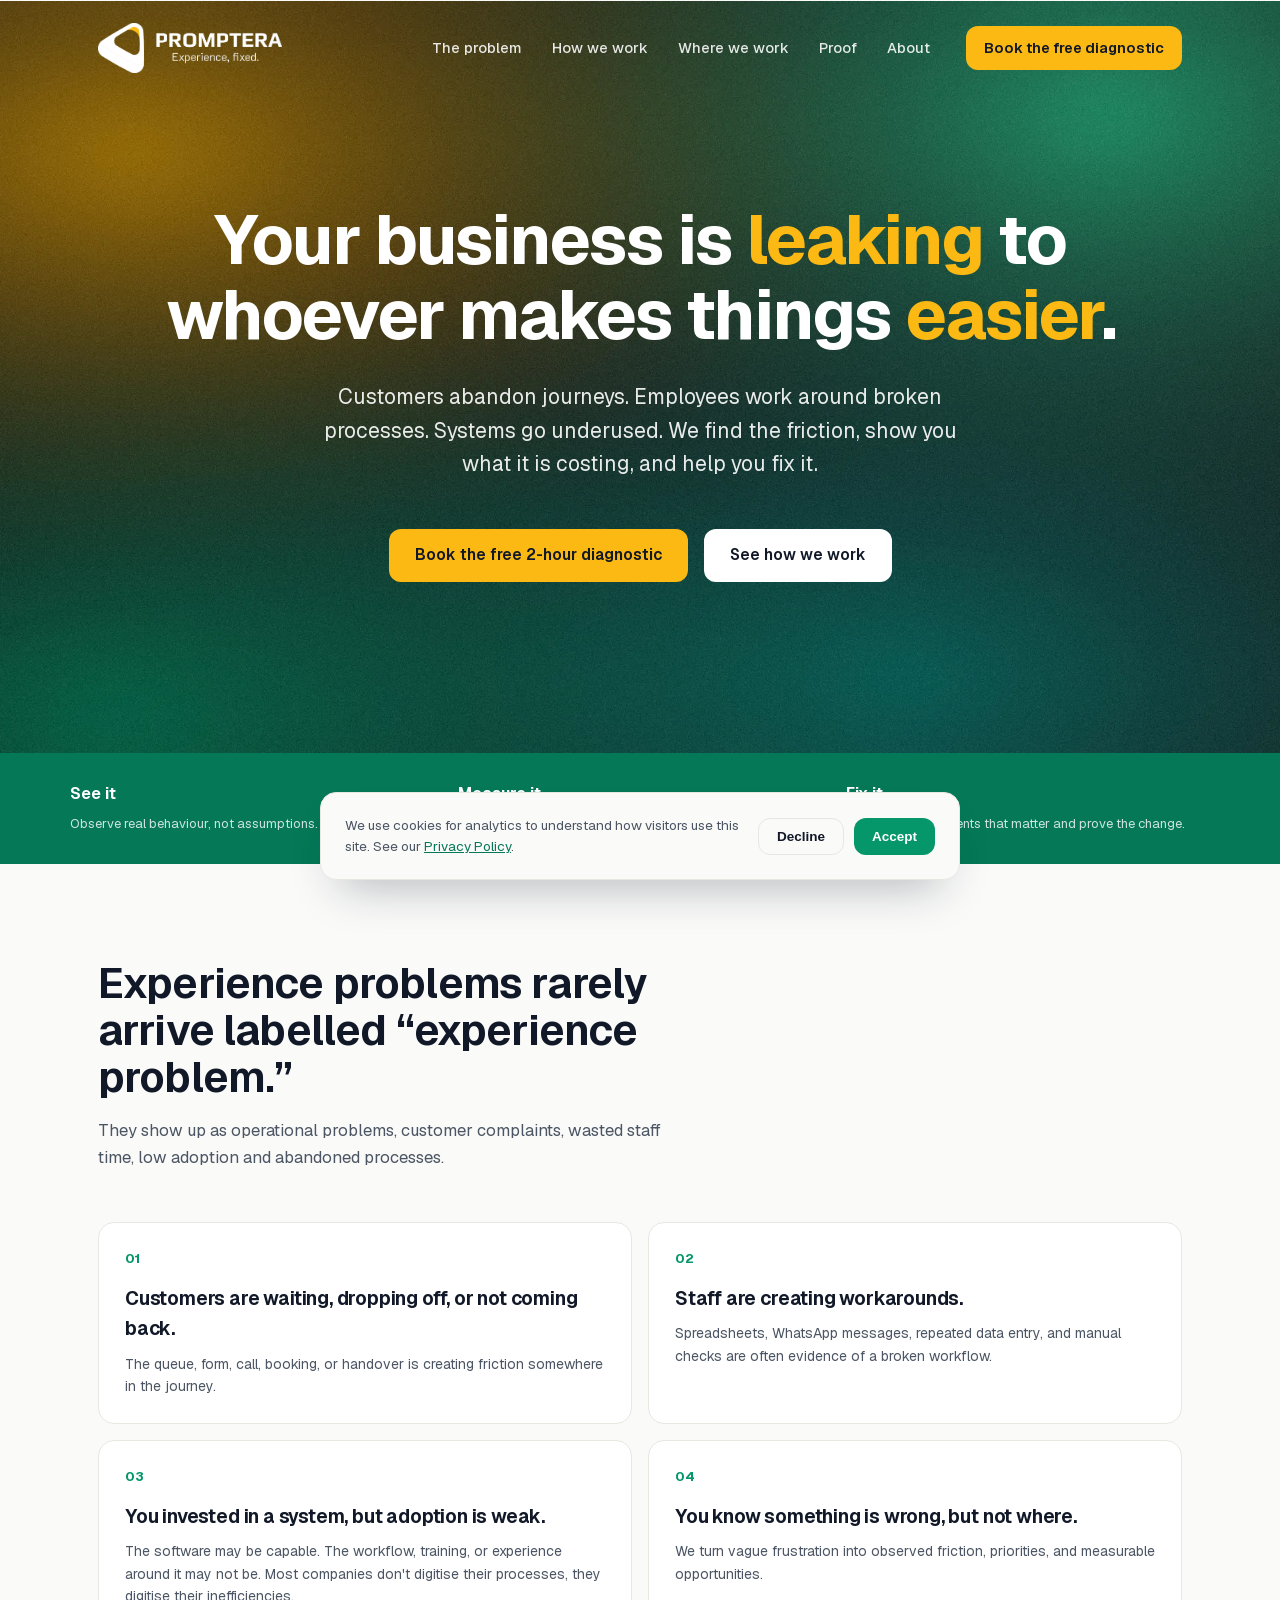
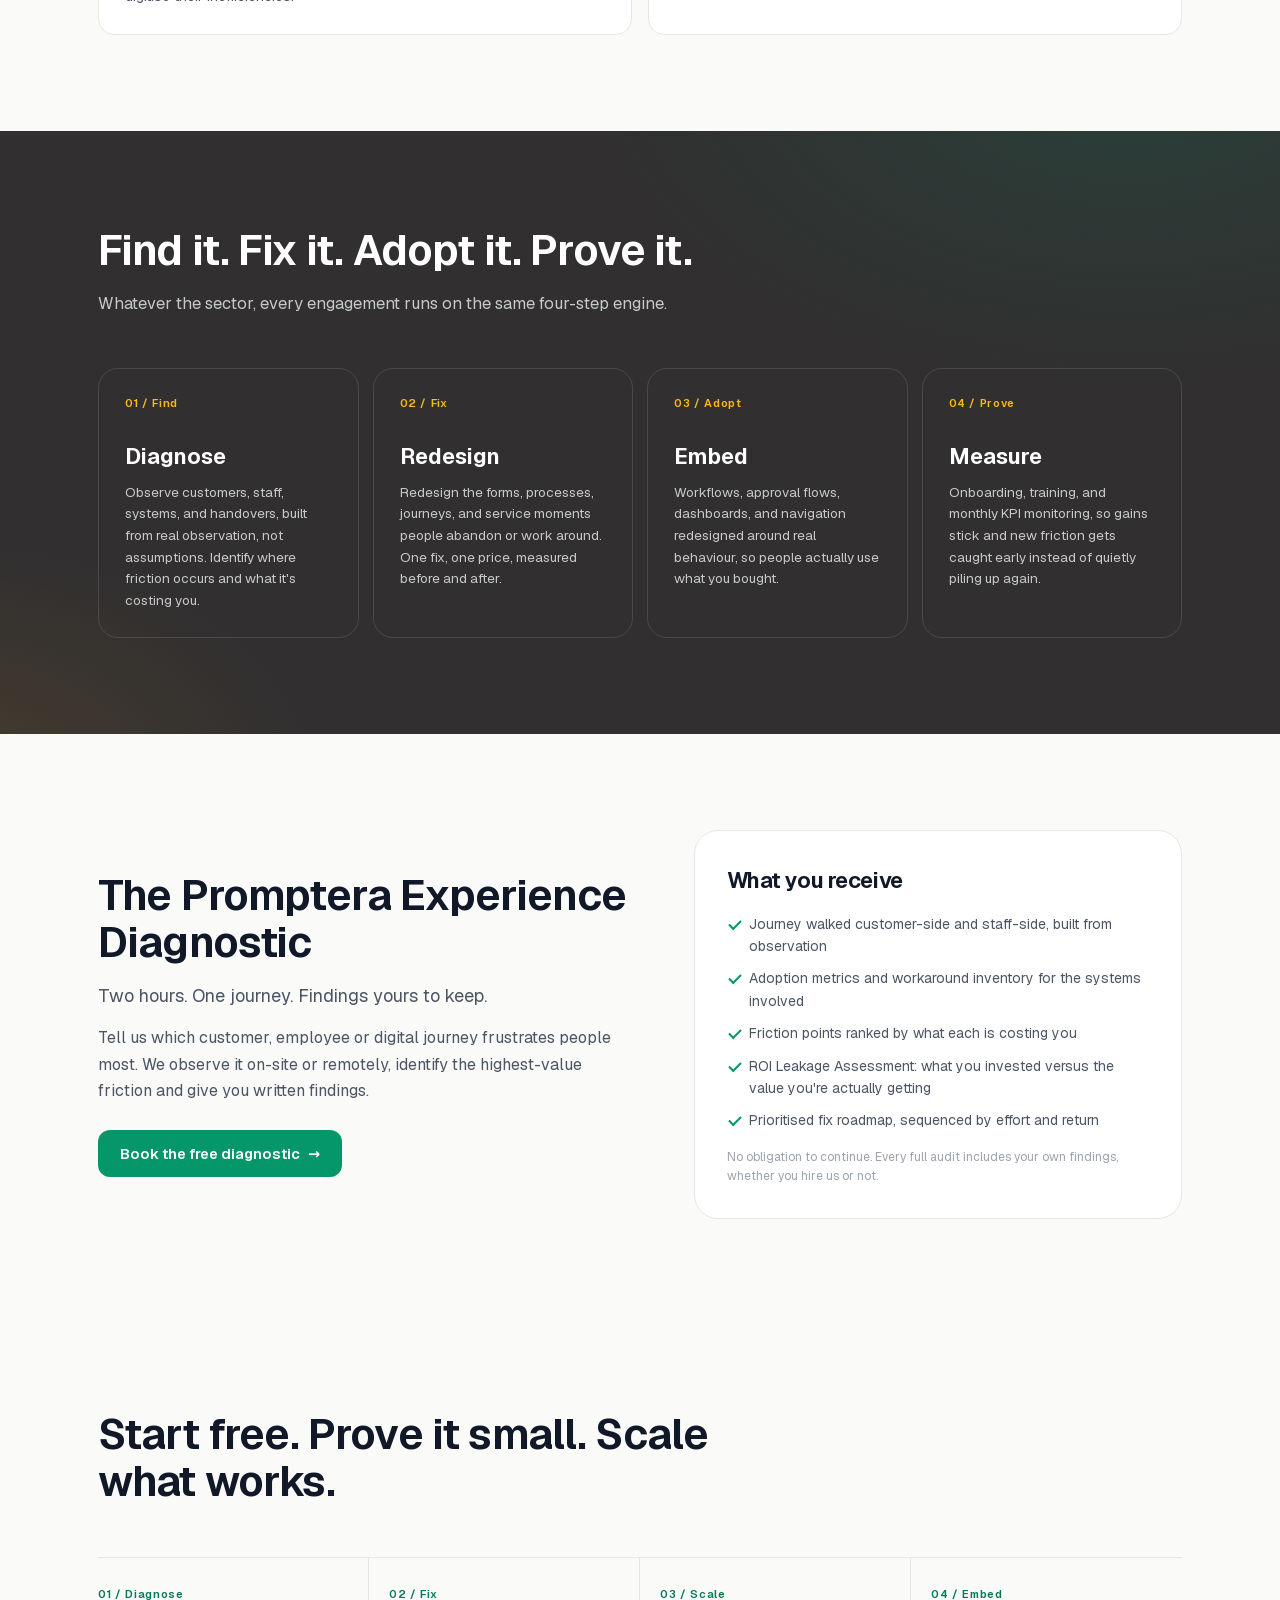
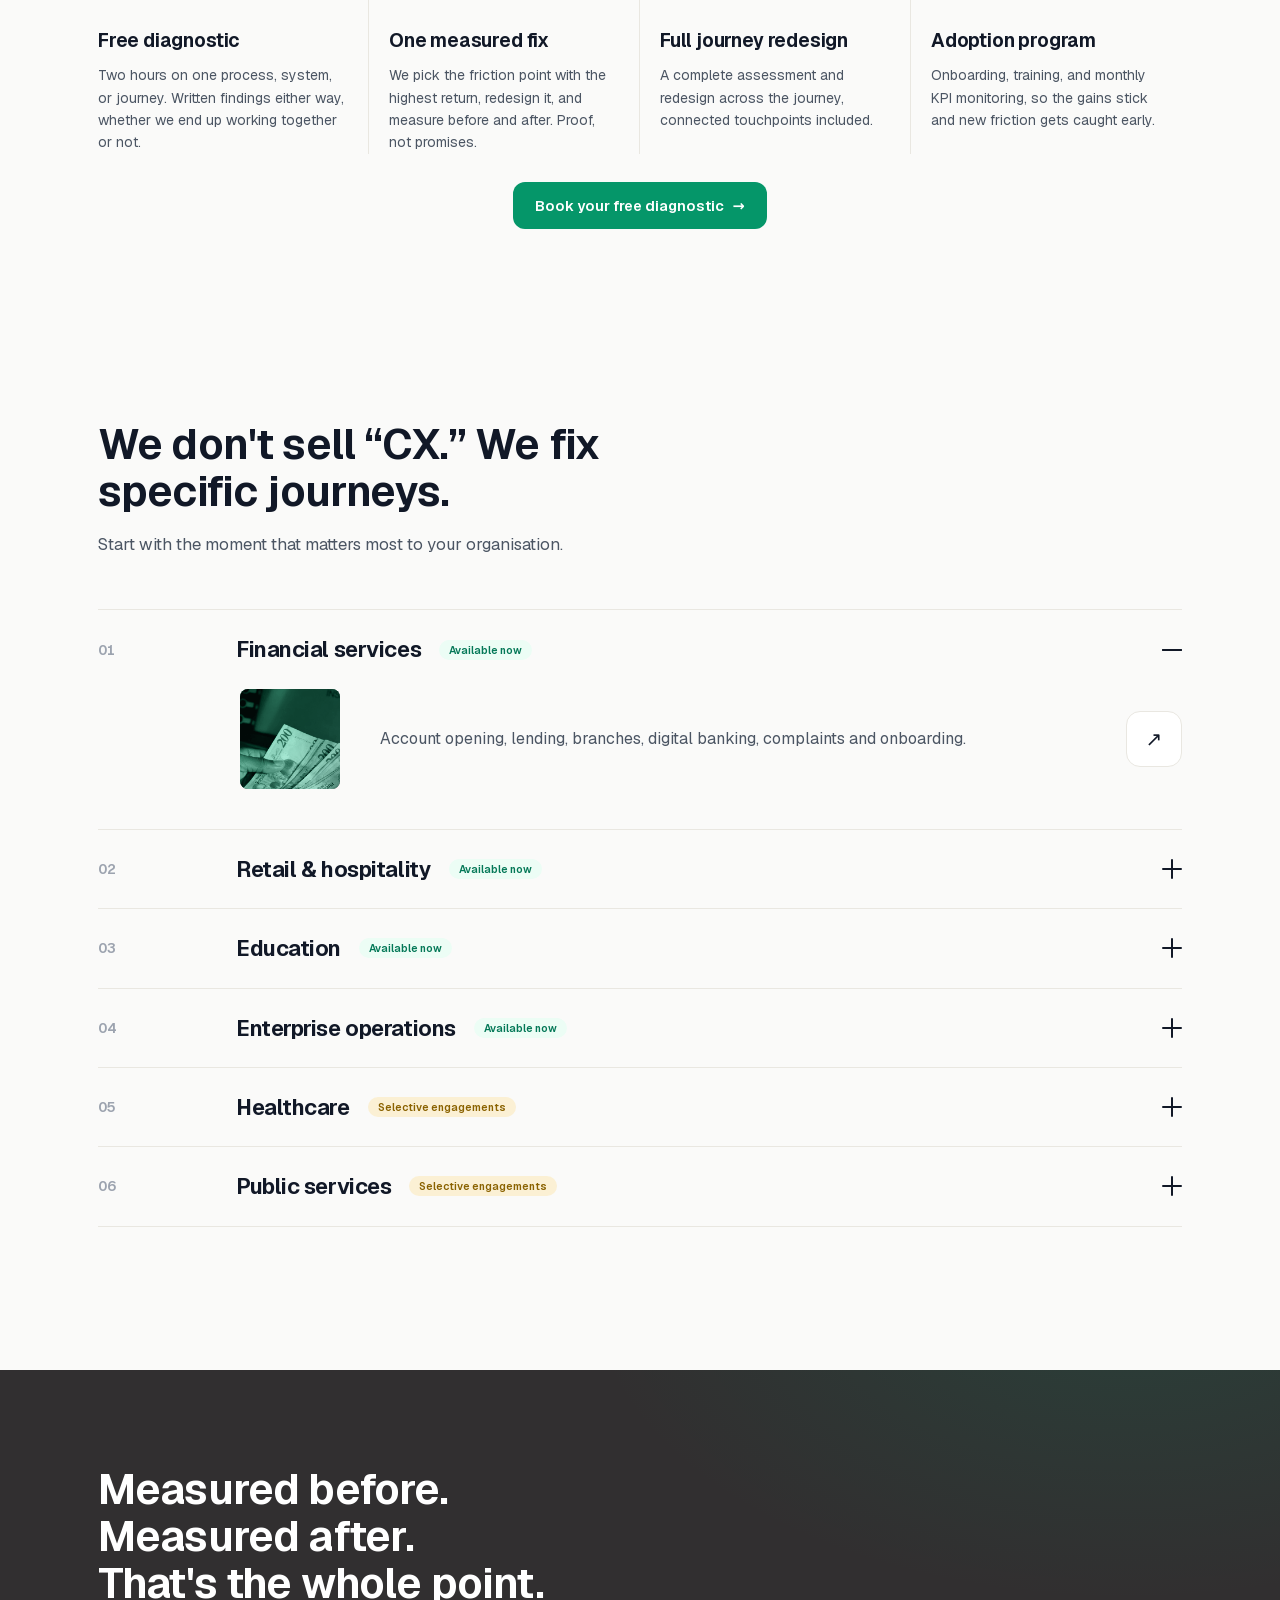
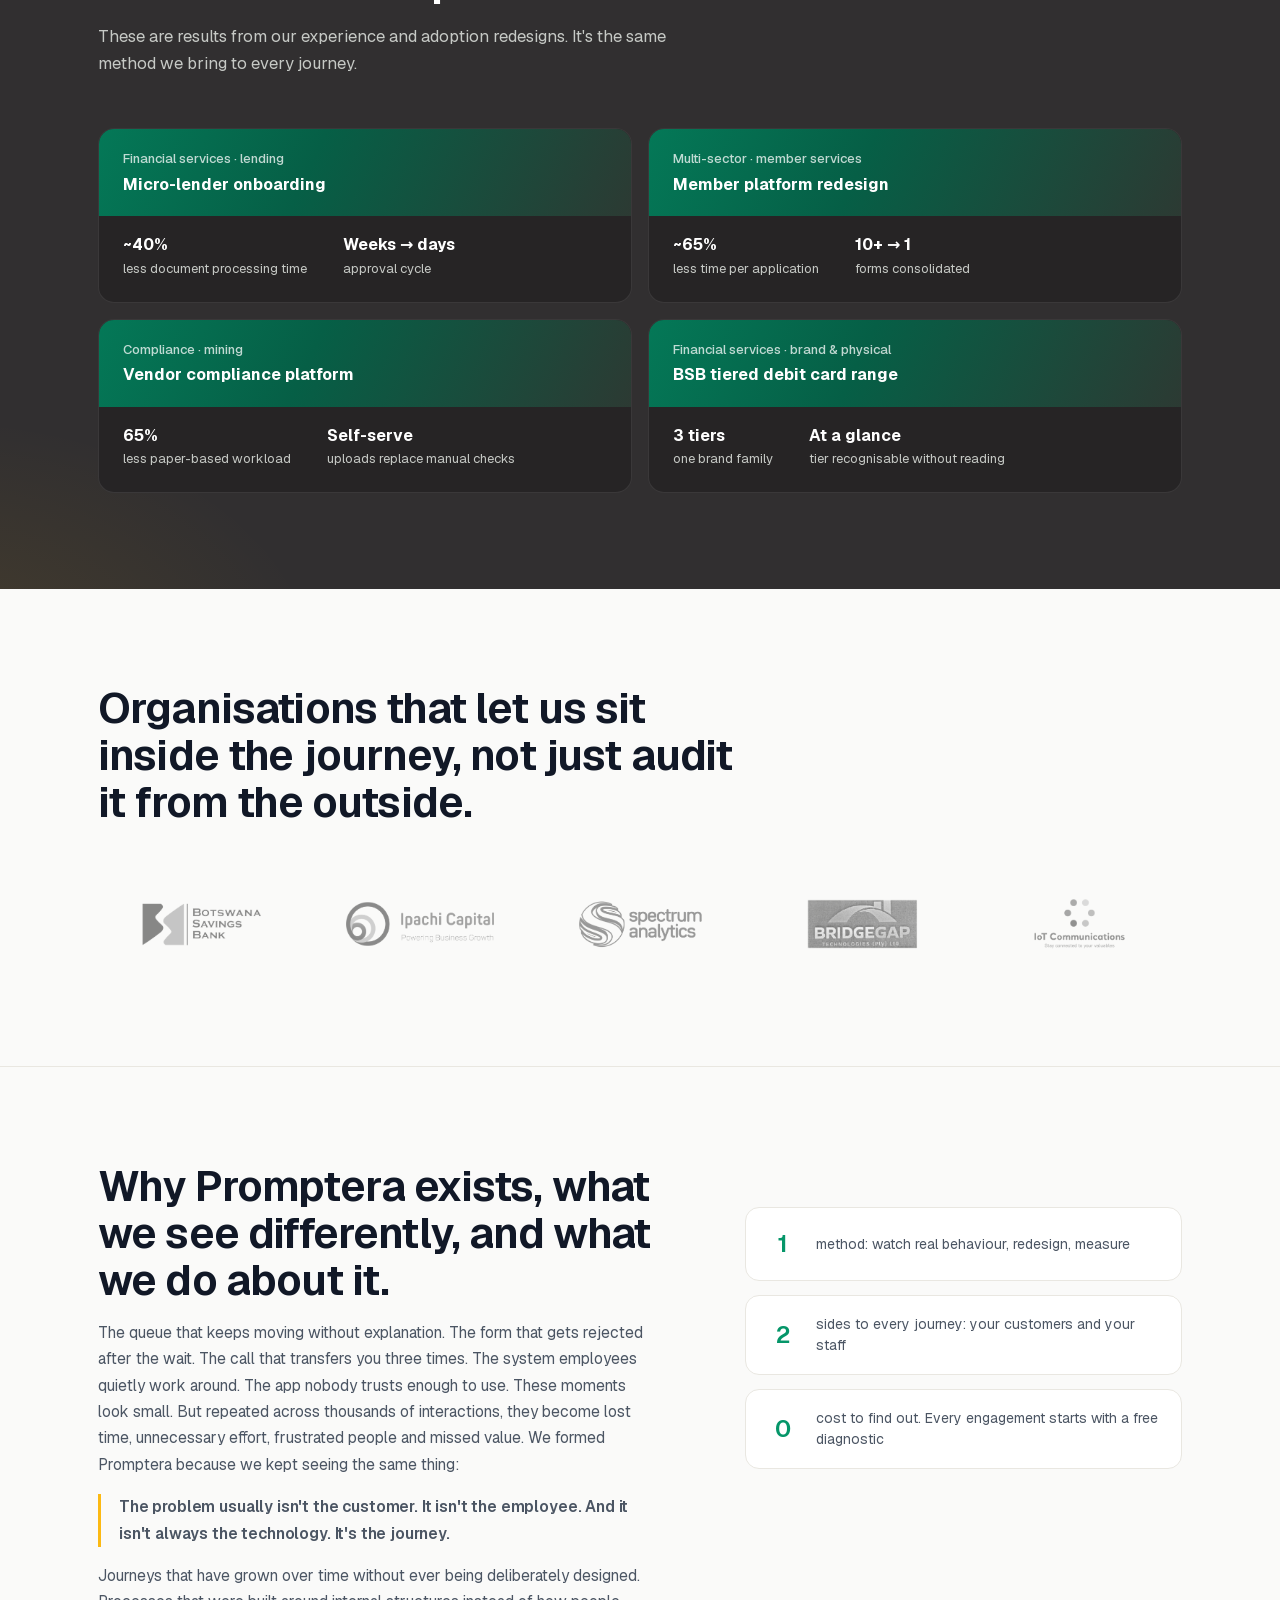
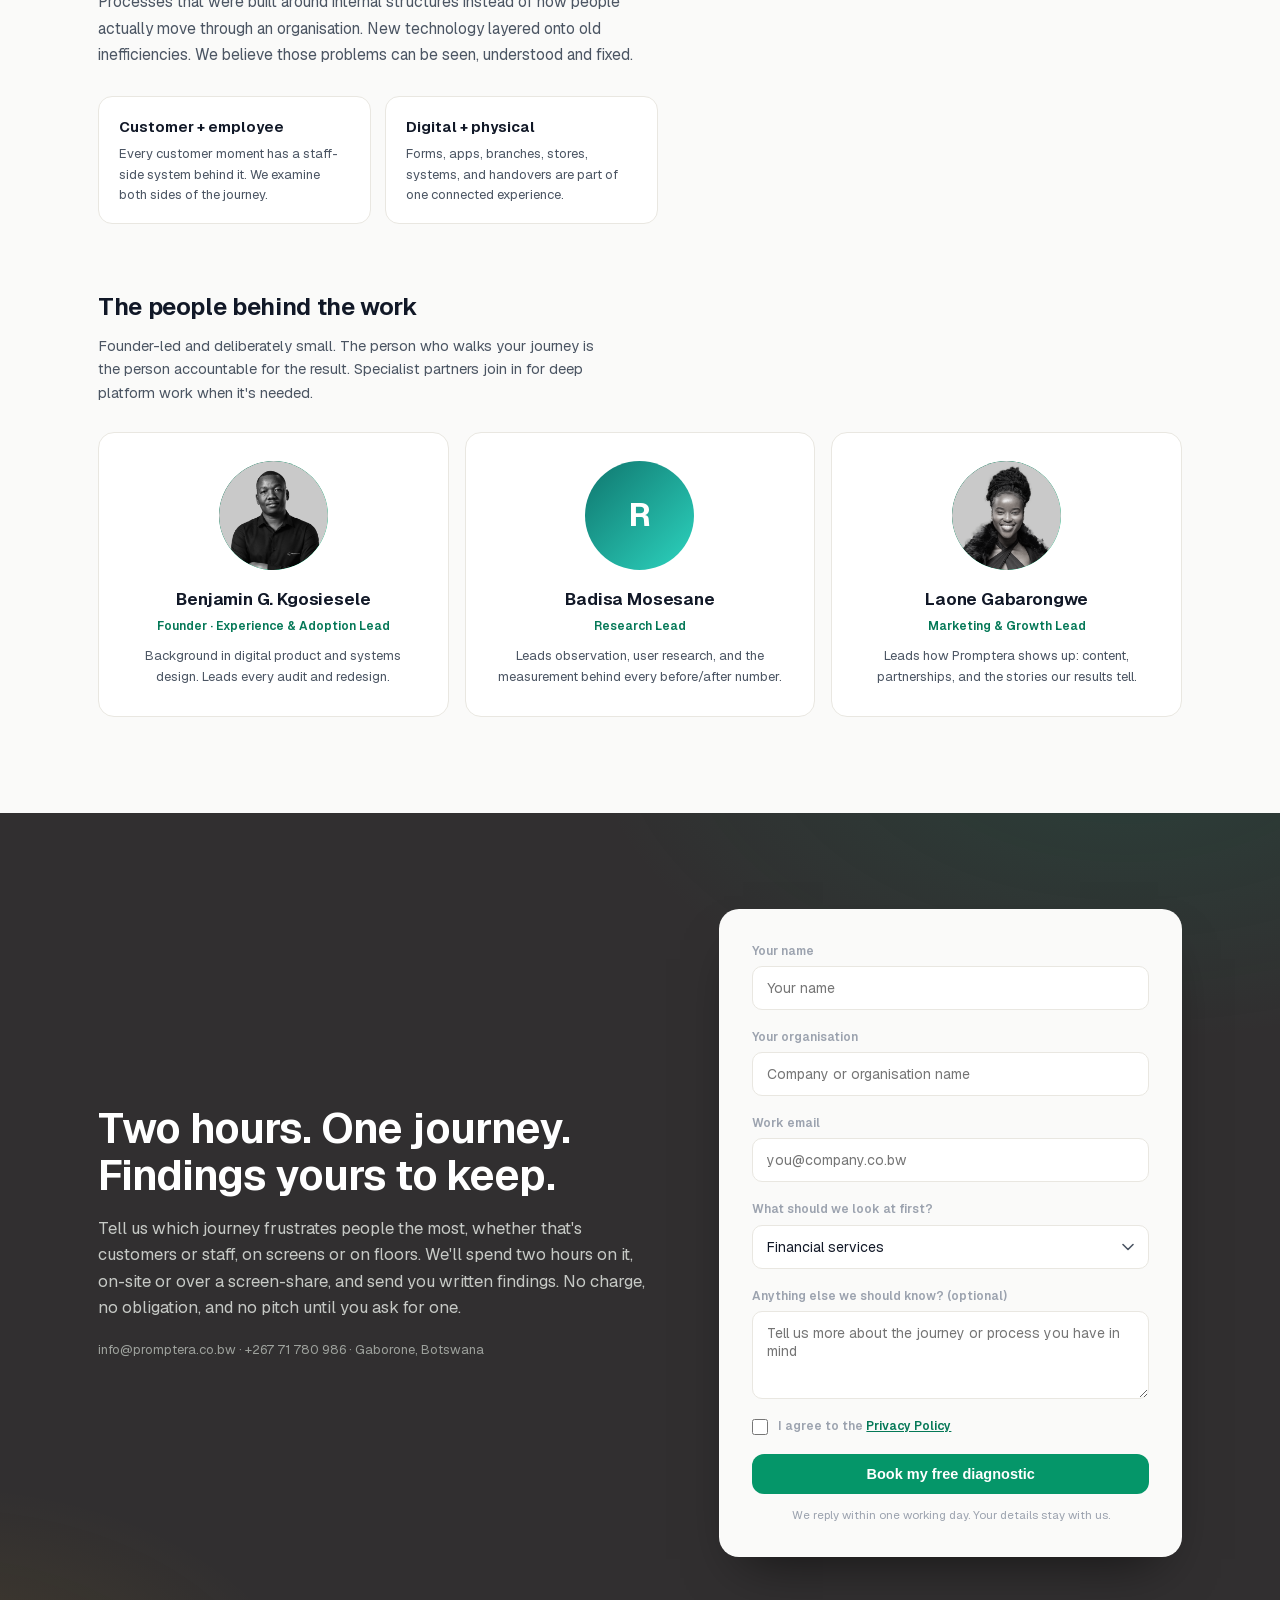
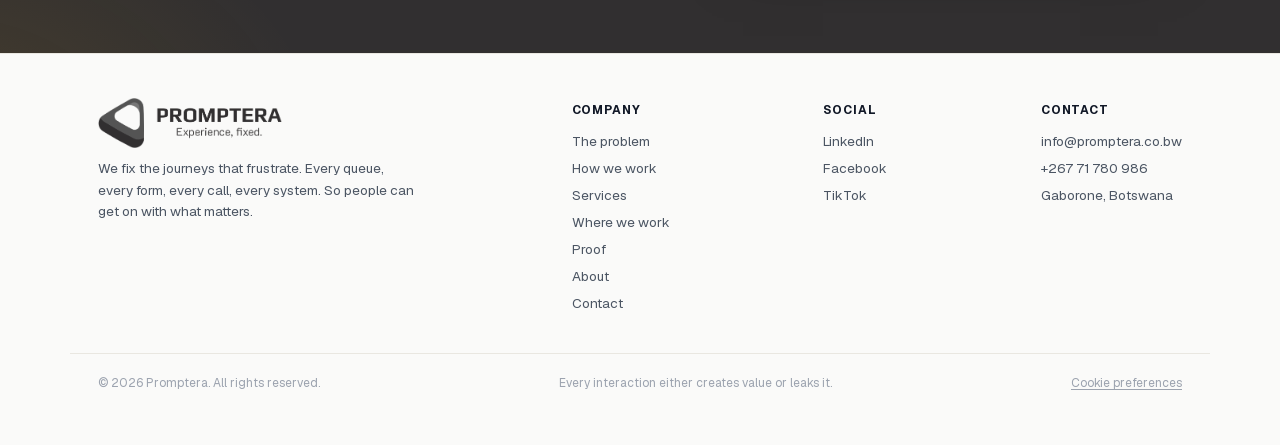
==== commit af9872f4: "Progress bar and cookies" ====
--- a/index.html
+++ b/index.html
@@ -6,9 +6,7 @@
 <title>Promptera: Adoption & Experience Consultancy · Botswana</title>
 <meta name="description" content="Promptera is an Adoption & Experience consultancy in Botswana. We audit the journeys your customers and staff actually move through, digital, physical, or mixed, find where the experience leaks value, and fix it. Measured before and after.">
 <link rel="icon" type="image/png" href="images/favicon.png">
-<link rel="preconnect" href="https://fonts.googleapis.com">
-<link rel="preconnect" href="https://fonts.gstatic.com" crossorigin>
-<link href="https://fonts.googleapis.com/css2?family=Geist:wght@400..700&display=swap" rel="stylesheet">
+<link rel="preload" href="fonts/geist-latin.woff2" as="font" type="font/woff2" crossorigin>
 <link rel="stylesheet" href="styles/main.css">
 <script src="scripts/main.js" defer></script>
 </head>
--- a/styles/main.css
+++ b/styles/main.css
@@ -3,6 +3,10 @@
    Brand tokens are in :root below (colors, fonts, easing).
    Sections are ordered to match index.html top-to-bottom.
    ============================================================ */
+
+/* Geist, self-hosted (no request to Google before consent). Variable weight 400–700. */
+@font-face{font-family:'Geist';font-style:normal;font-weight:400 700;font-display:swap;src:url(../fonts/geist-latin-ext.woff2) format('woff2');unicode-range:U+0100-02BA,U+02BD-02C5,U+02C7-02CC,U+02CE-02D7,U+02DD-02FF,U+0304,U+0308,U+0329,U+1D00-1DBF,U+1E00-1E9F,U+1EF2-1EFF,U+2020,U+20A0-20AB,U+20AD-20C4,U+2113,U+2C60-2C7F,U+A720-A7FF}
+@font-face{font-family:'Geist';font-style:normal;font-weight:400 700;font-display:swap;src:url(../fonts/geist-latin.woff2) format('woff2');unicode-range:U+0000-00FF,U+0131,U+0152-0153,U+02BB-02BC,U+02C6,U+02DA,U+02DC,U+0304,U+0308,U+0329,U+2000-206F,U+20AC,U+2122,U+2191,U+2193,U+2212,U+2215,U+FEFF,U+FFFD}
 
 :root{
   --cream:#FAFAF9;
@@ -41,6 +45,9 @@
 .rv.in{opacity:1;transform:none}
 .rv.d1{transition-delay:.08s}.rv.d2{transition-delay:.16s}.rv.d3{transition-delay:.24s}.rv.d4{transition-delay:.32s}.rv.d5{transition-delay:.4s}
 @media (prefers-reduced-motion:reduce){.rv{opacity:1;transform:none;transition:none}}
+
+/* ---------- scroll progress ---------- */
+.scroll-progress{position:fixed;top:0;left:0;right:0;height:3px;z-index:60;background:var(--emerald);transform:scaleX(0);transform-origin:0 50%;pointer-events:none}
 
 /* ---------- nav ---------- */
 .nav{position:sticky;top:0;z-index:50;background:rgba(250,250,249,.92);backdrop-filter:blur(14px);-webkit-backdrop-filter:blur(14px);border-bottom:1px solid transparent;transition:border-color .3s,background .3s}
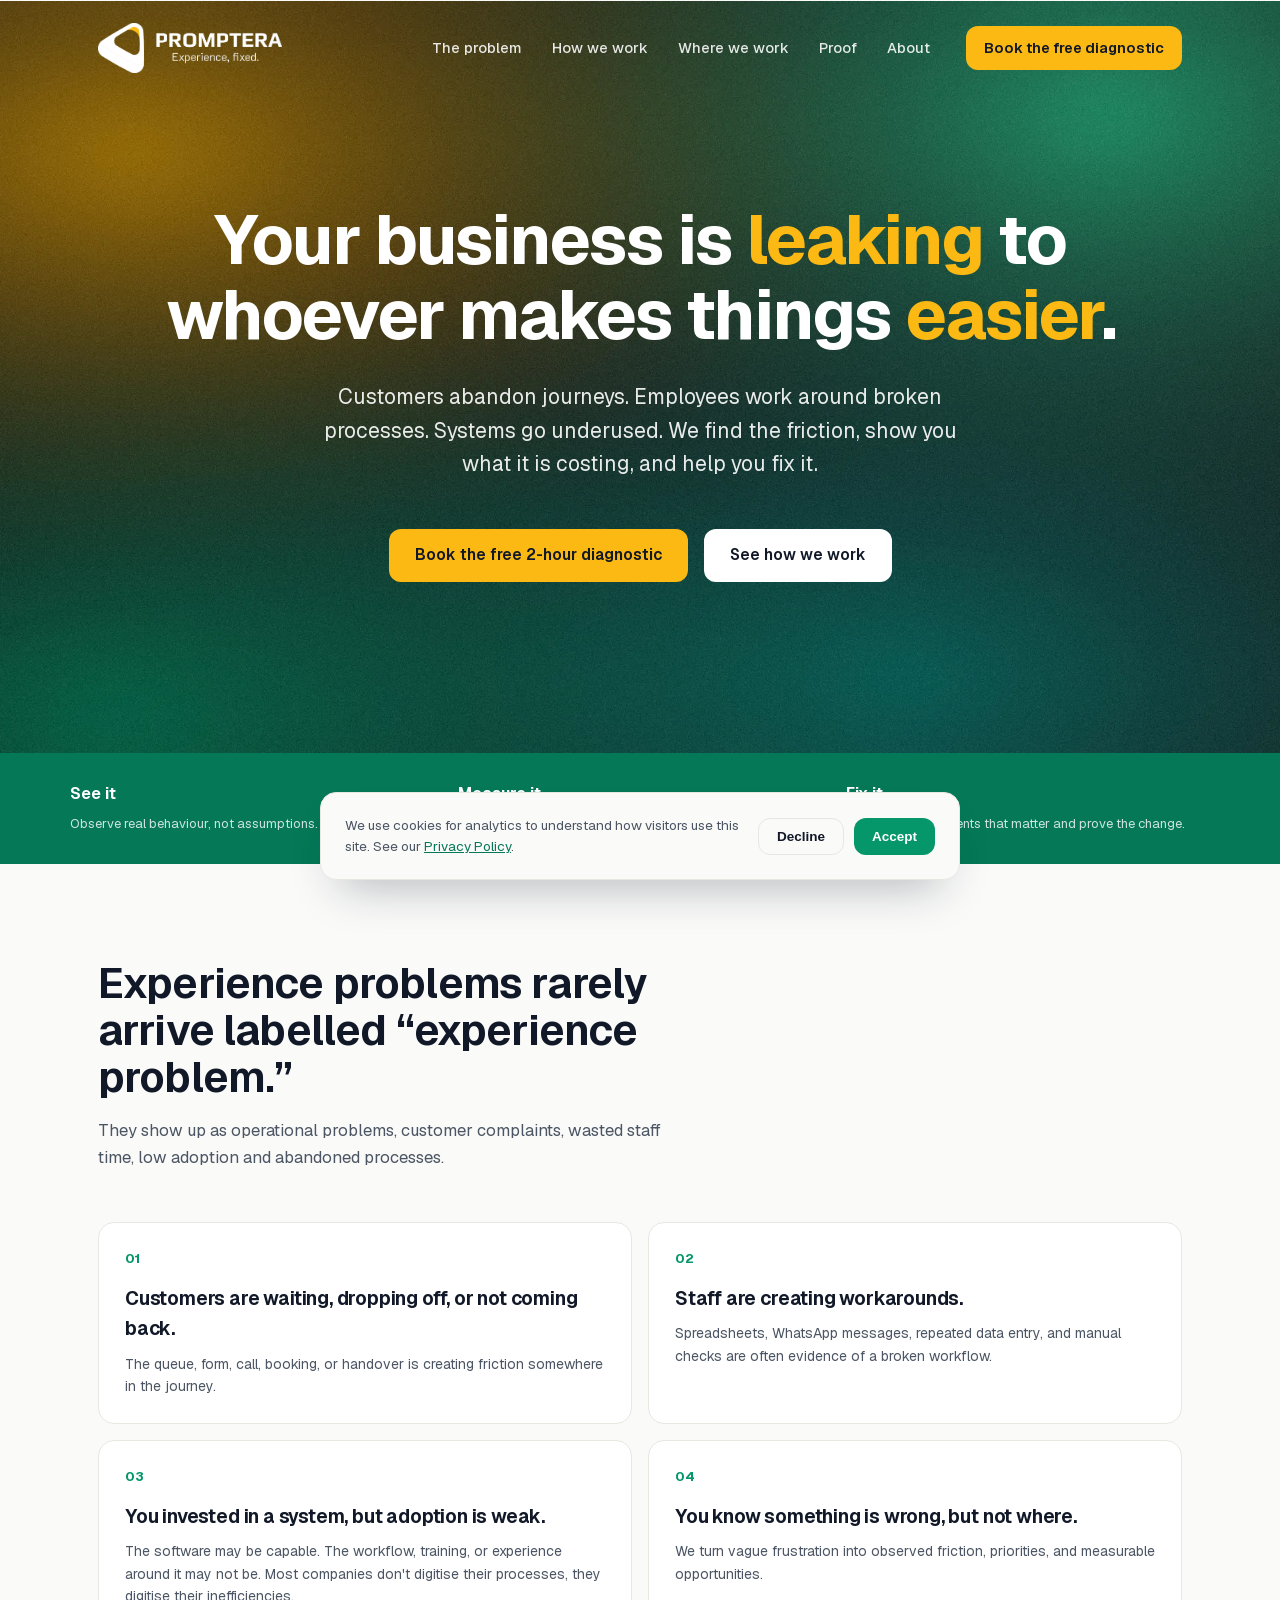
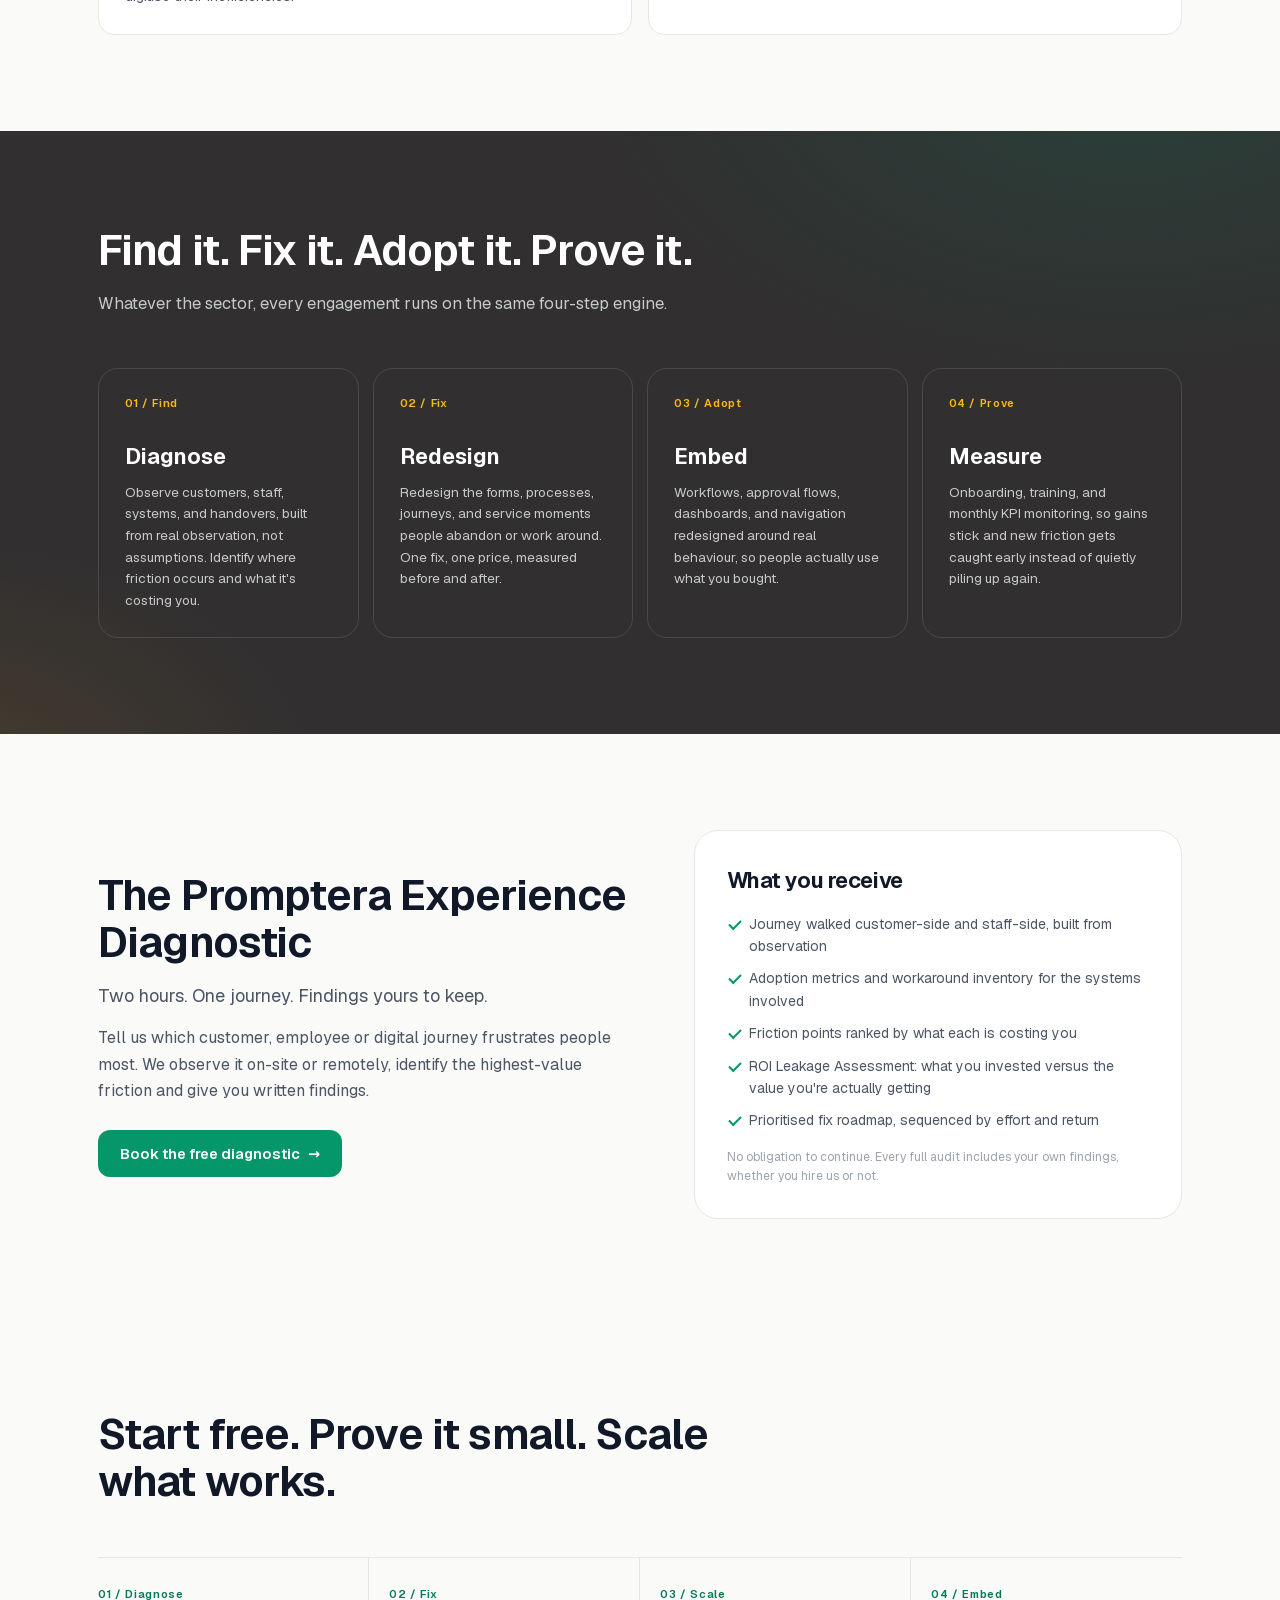
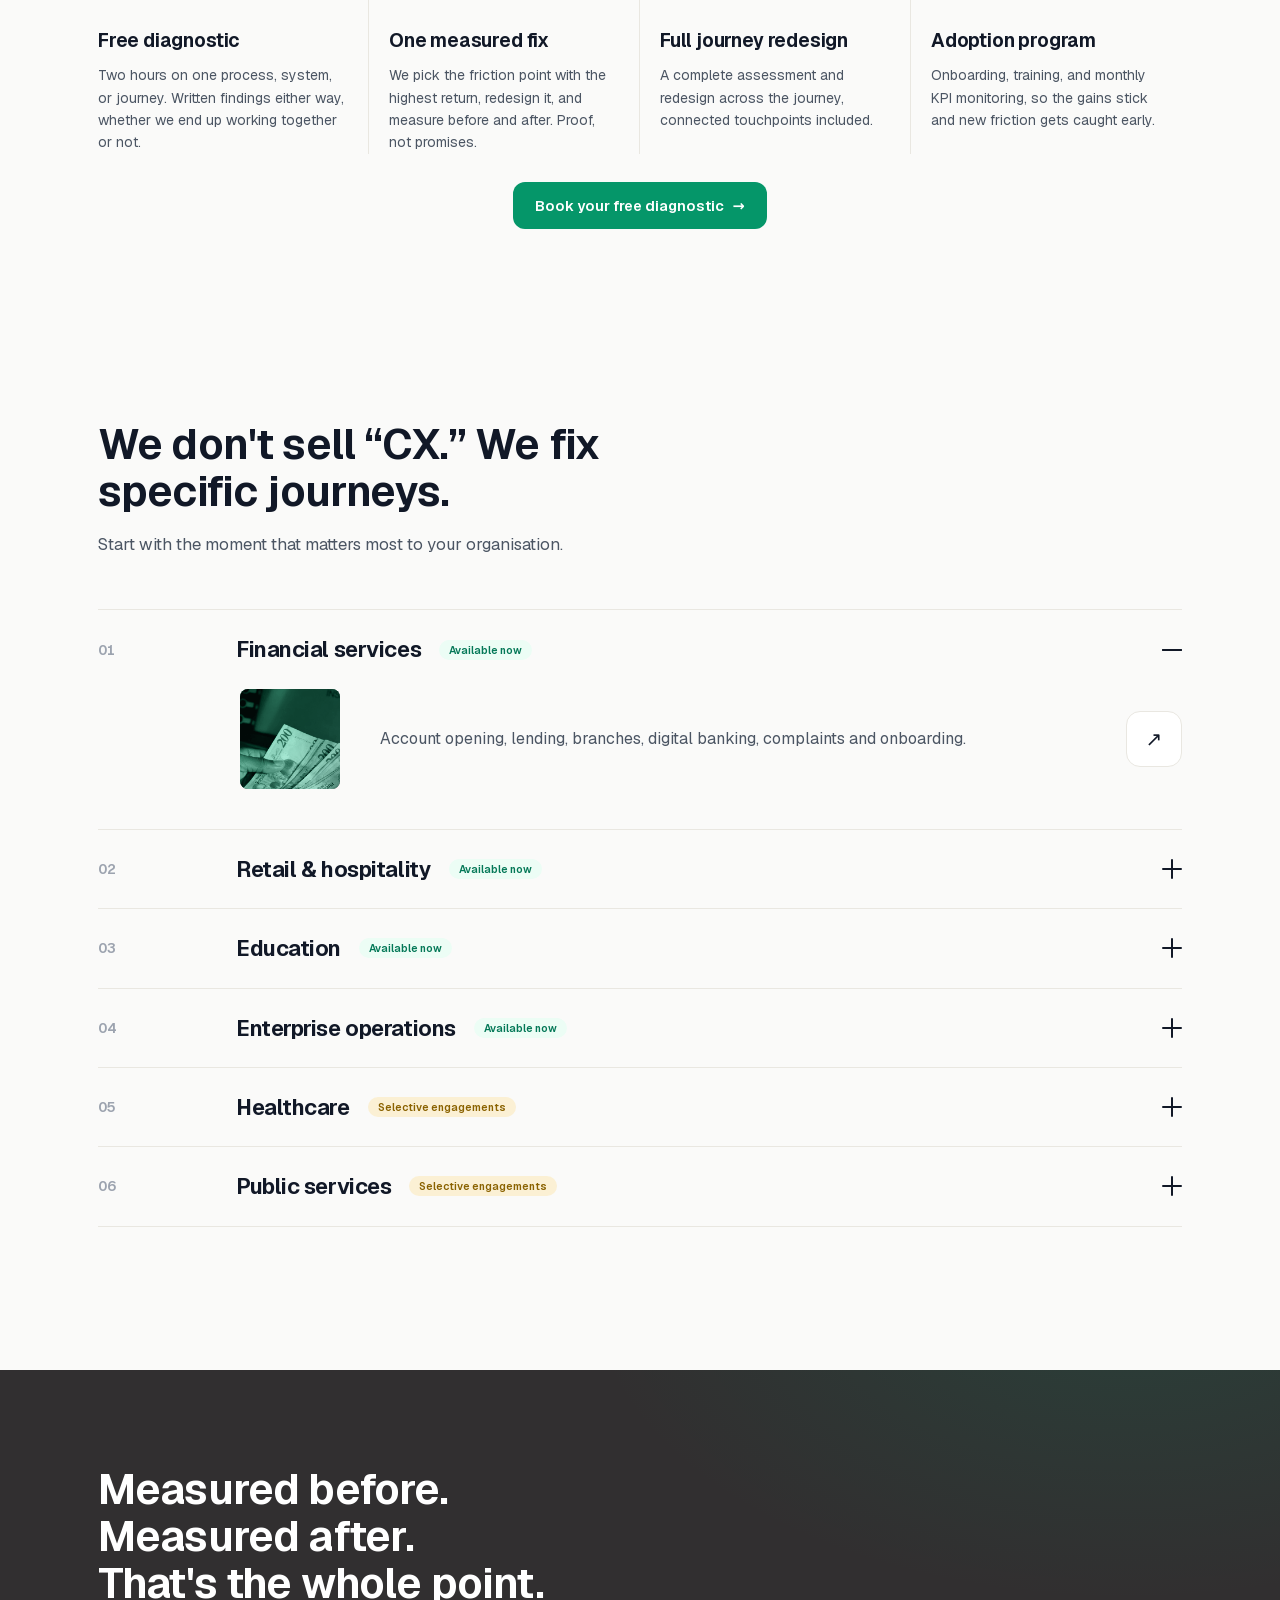
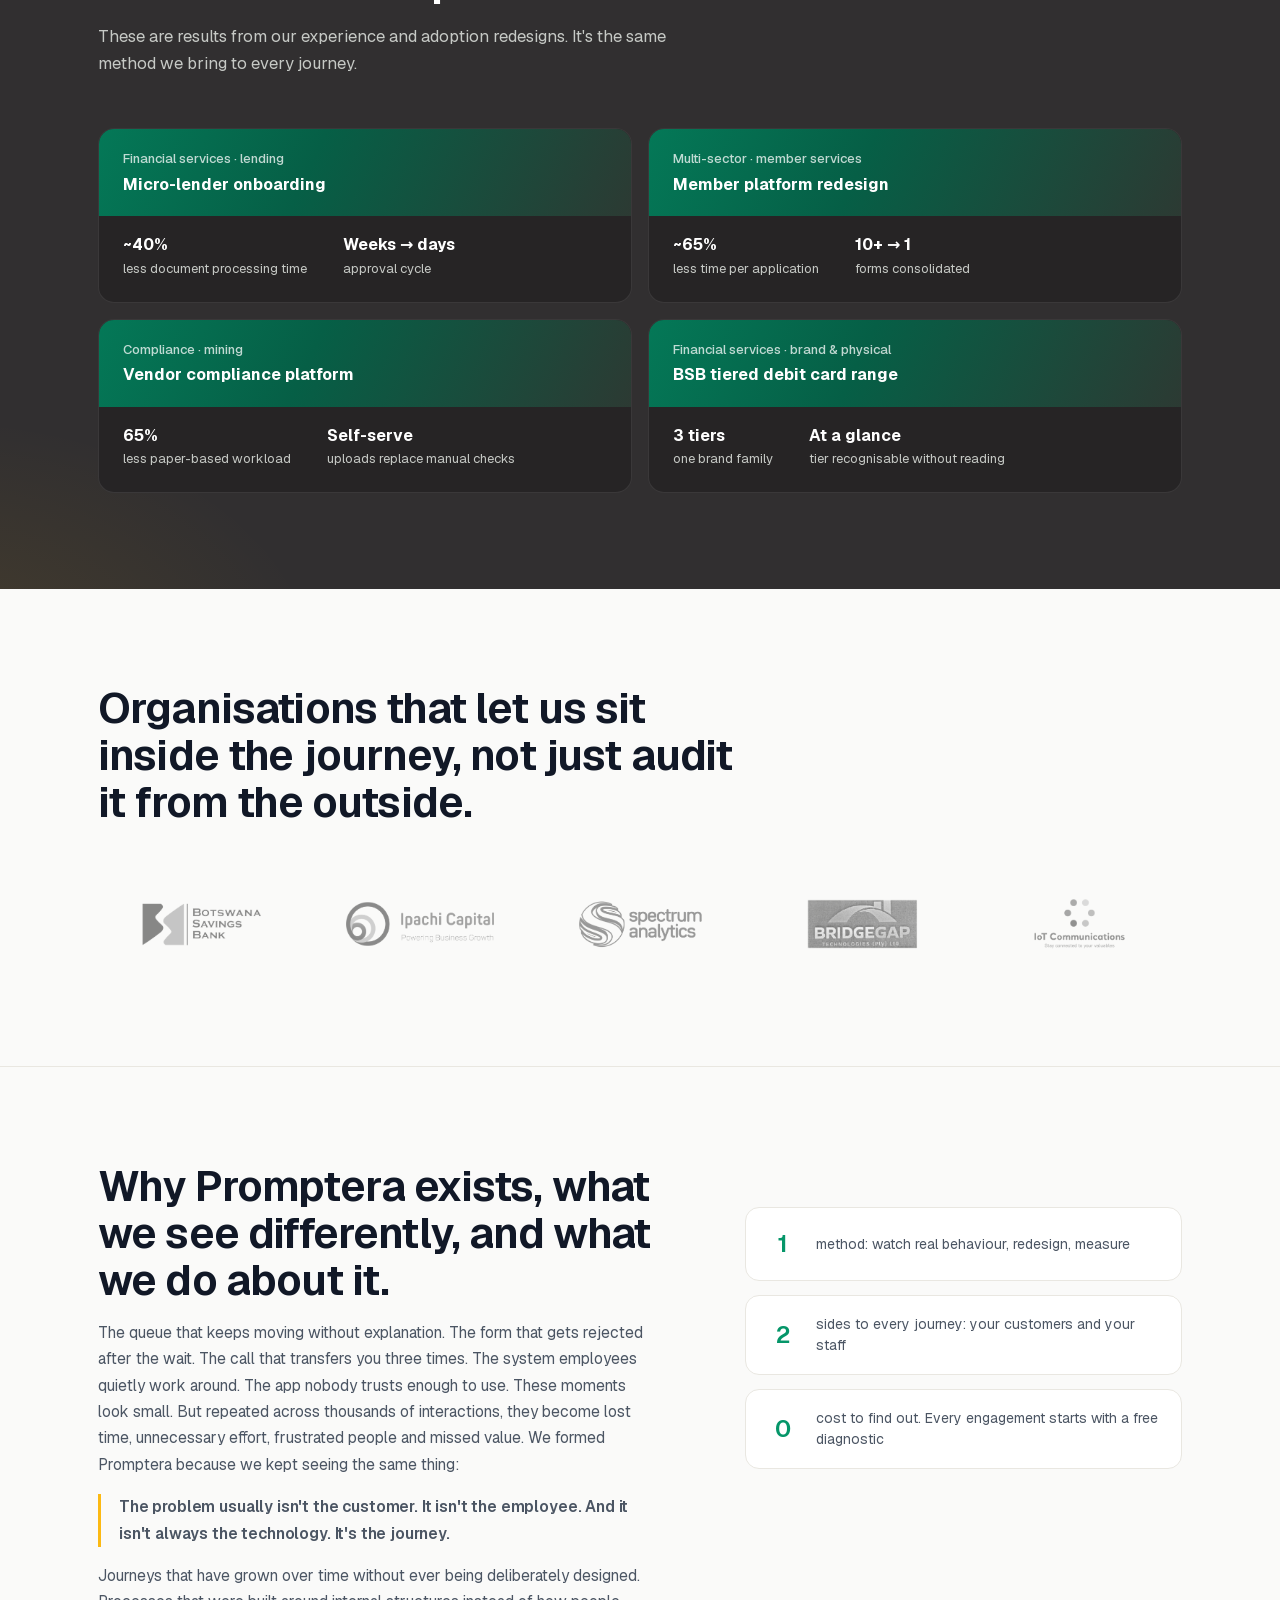
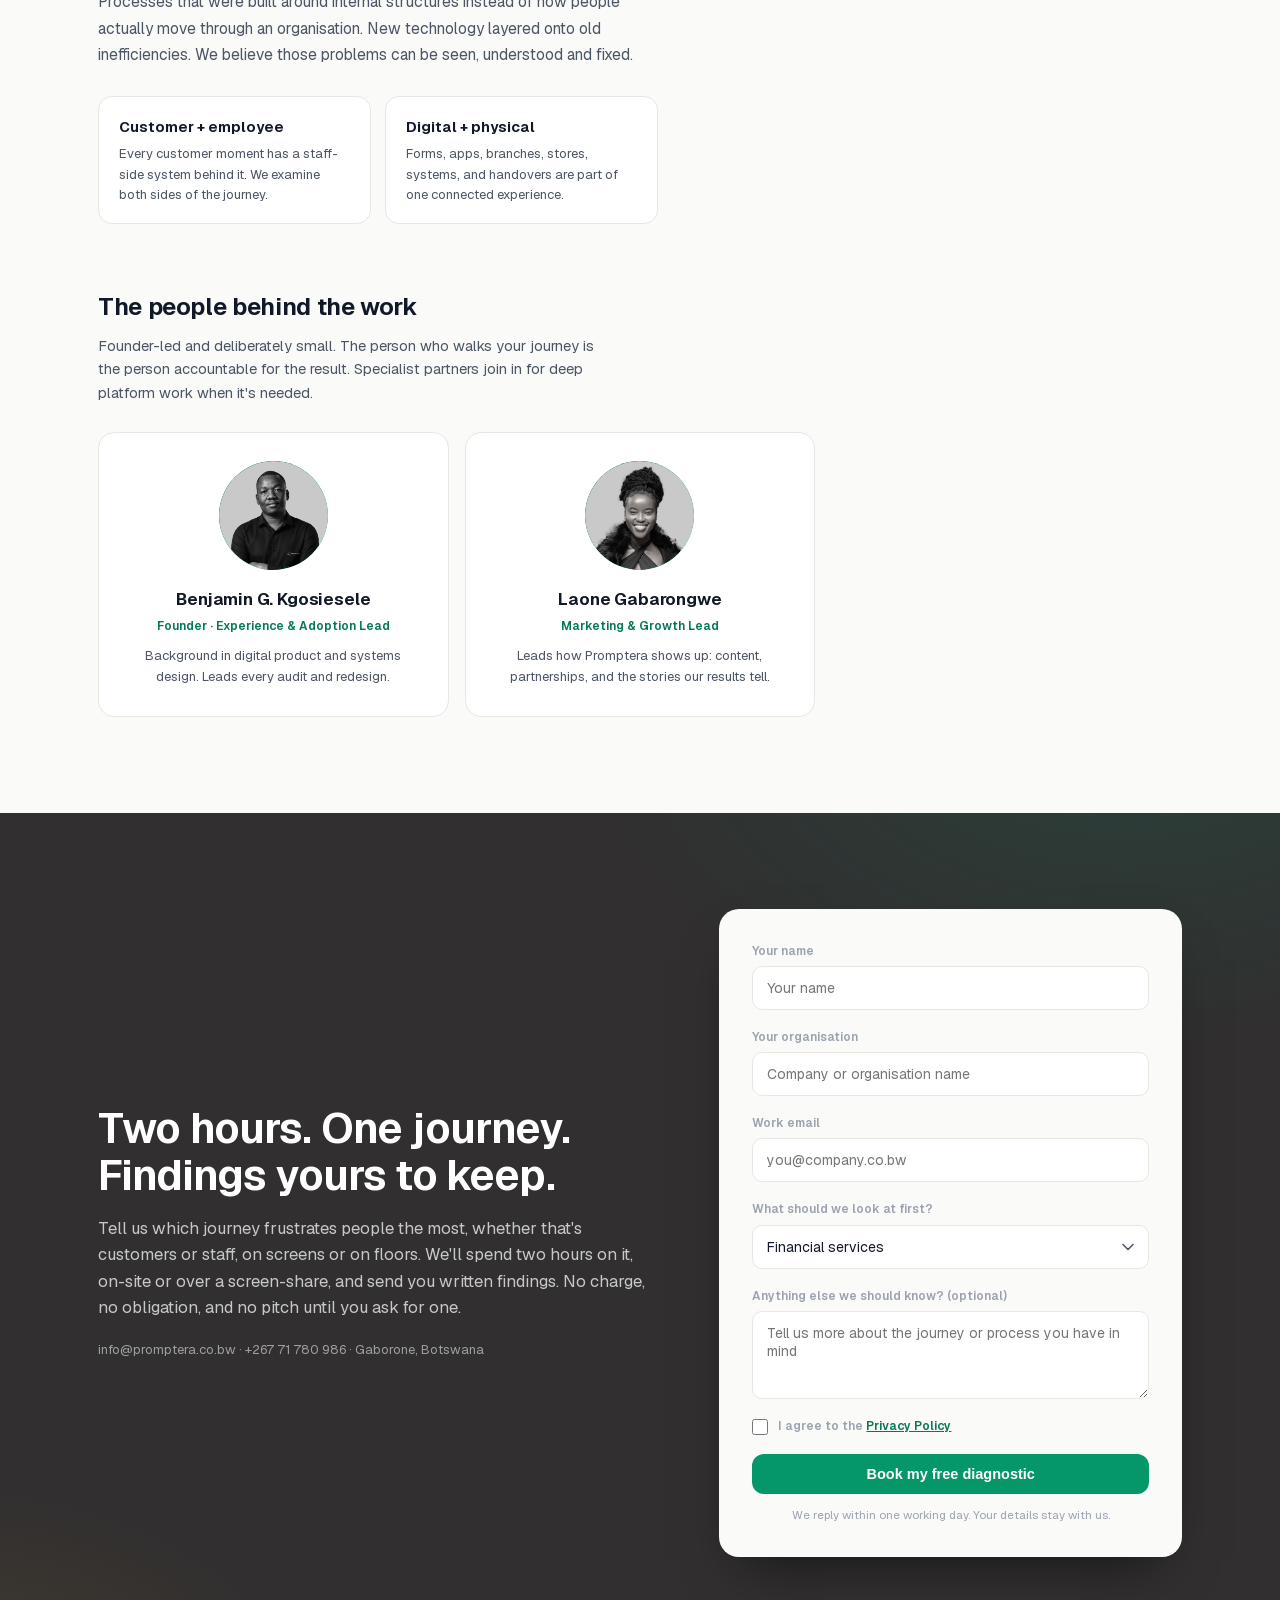
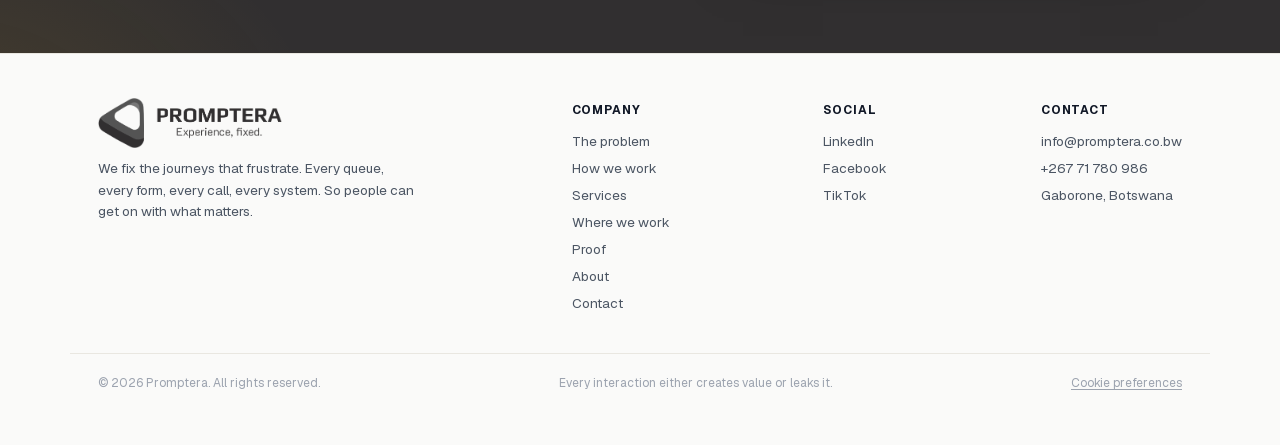
==== commit dc31625a: "Progress bar and cookies" ====
--- a/index.html
+++ b/index.html
@@ -3,7 +3,7 @@
 <head>
 <meta charset="utf-8">
 <meta name="viewport" content="width=device-width, initial-scale=1">
-<title>Promptera: Adoption & Experience Consultancy · Botswana</title>
+<title>Promptera: Experience Improvement & Value Creation</title>
 <meta name="description" content="Promptera is an Adoption & Experience consultancy in Botswana. We audit the journeys your customers and staff actually move through, digital, physical, or mixed, find where the experience leaks value, and fix it. Measured before and after.">
 <link rel="icon" type="image/png" href="images/favicon.png">
 <link rel="preload" href="fonts/geist-latin.woff2" as="font" type="font/woff2" crossorigin>
@@ -325,14 +325,14 @@
         <div class="t-role">Founder · Experience &amp; Adoption Lead</div>
         <p class="t-bio">Background in digital product and systems design. Leads every audit and redesign.</p>
       </div>
-      <div class="tcard rv d1">
+     <!--  <div class="tcard rv d1">
         <div class="t-photo tp2">
           <span class="t-initial">R</span>
         </div>
         <div class="t-name">Badisa Mosesane</div>
         <div class="t-role">Research Lead</div>
         <p class="t-bio">Leads observation, user research, and the measurement behind every before/after number.</p>
-      </div>
+      </div> -->
       <div class="tcard rv">
         <div class="t-photo tp1">
          <img src="images/laone_im.png" alt="[Founder Name]">
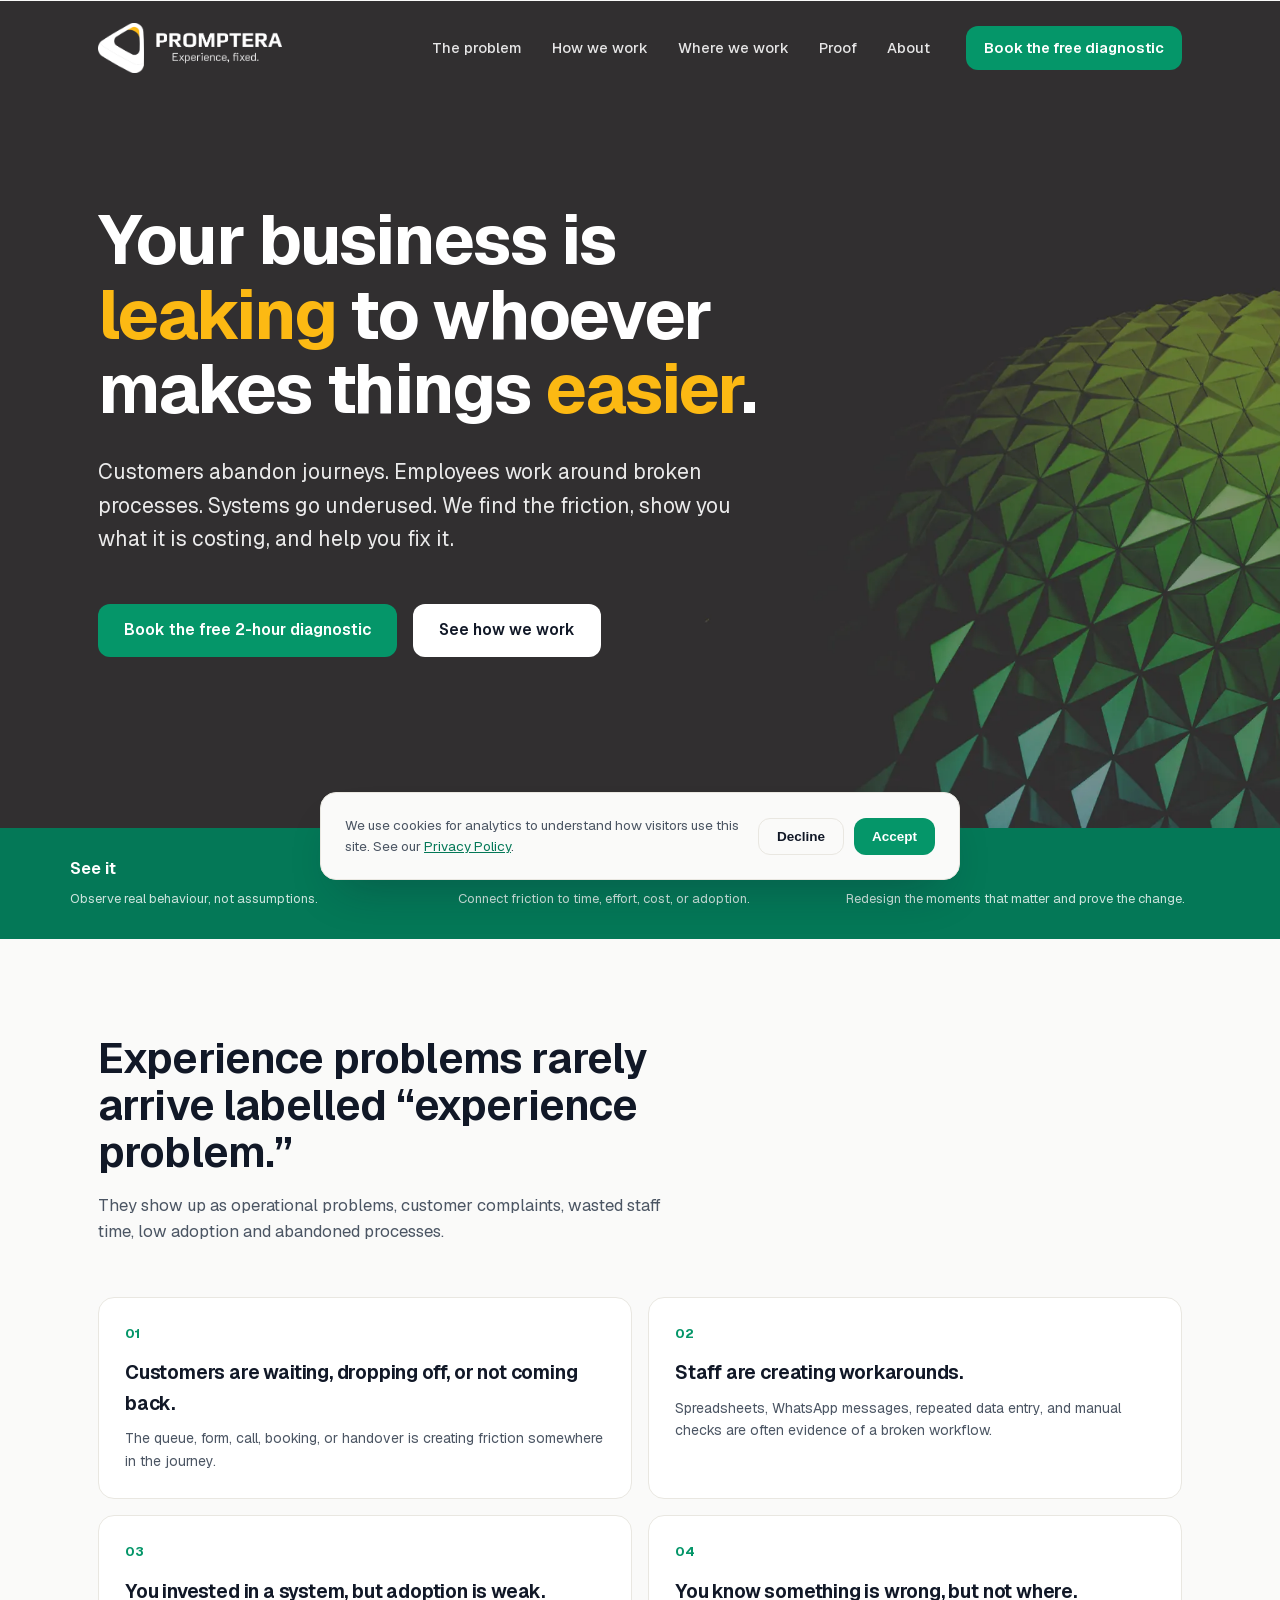
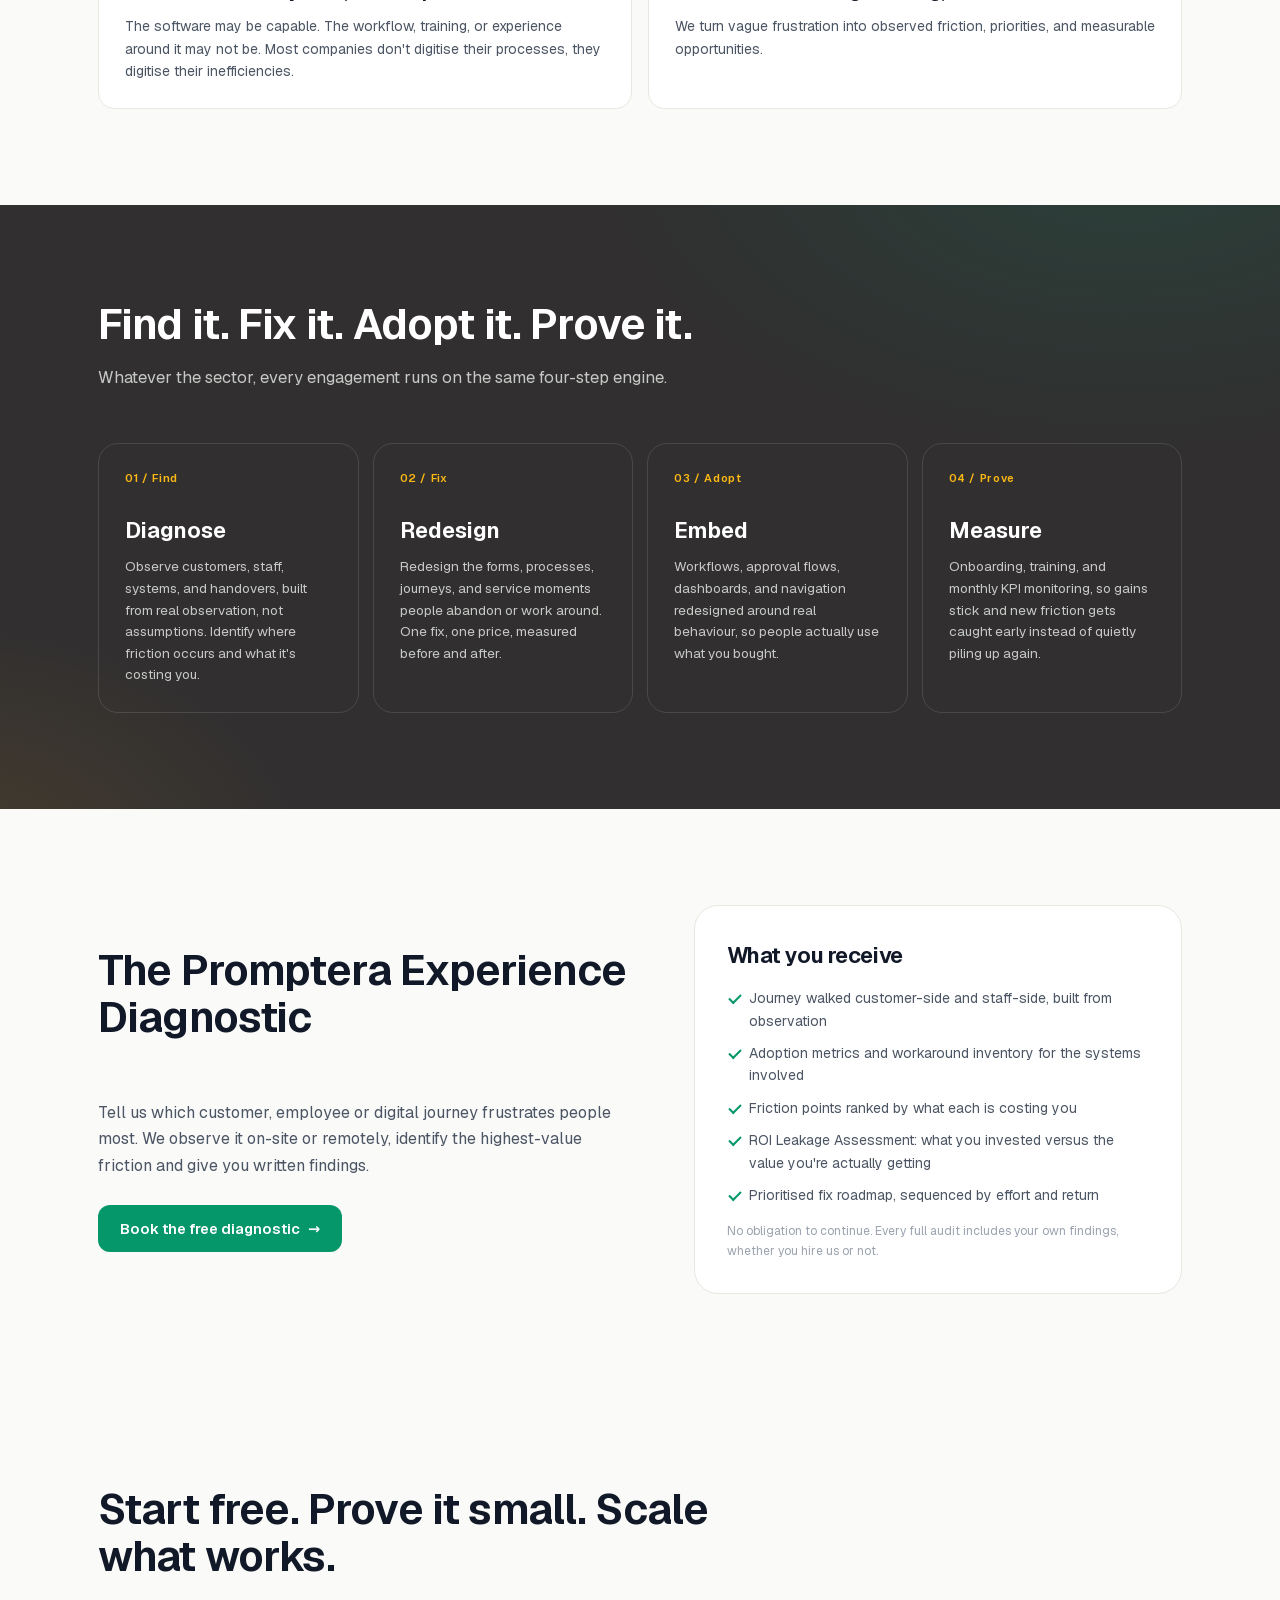
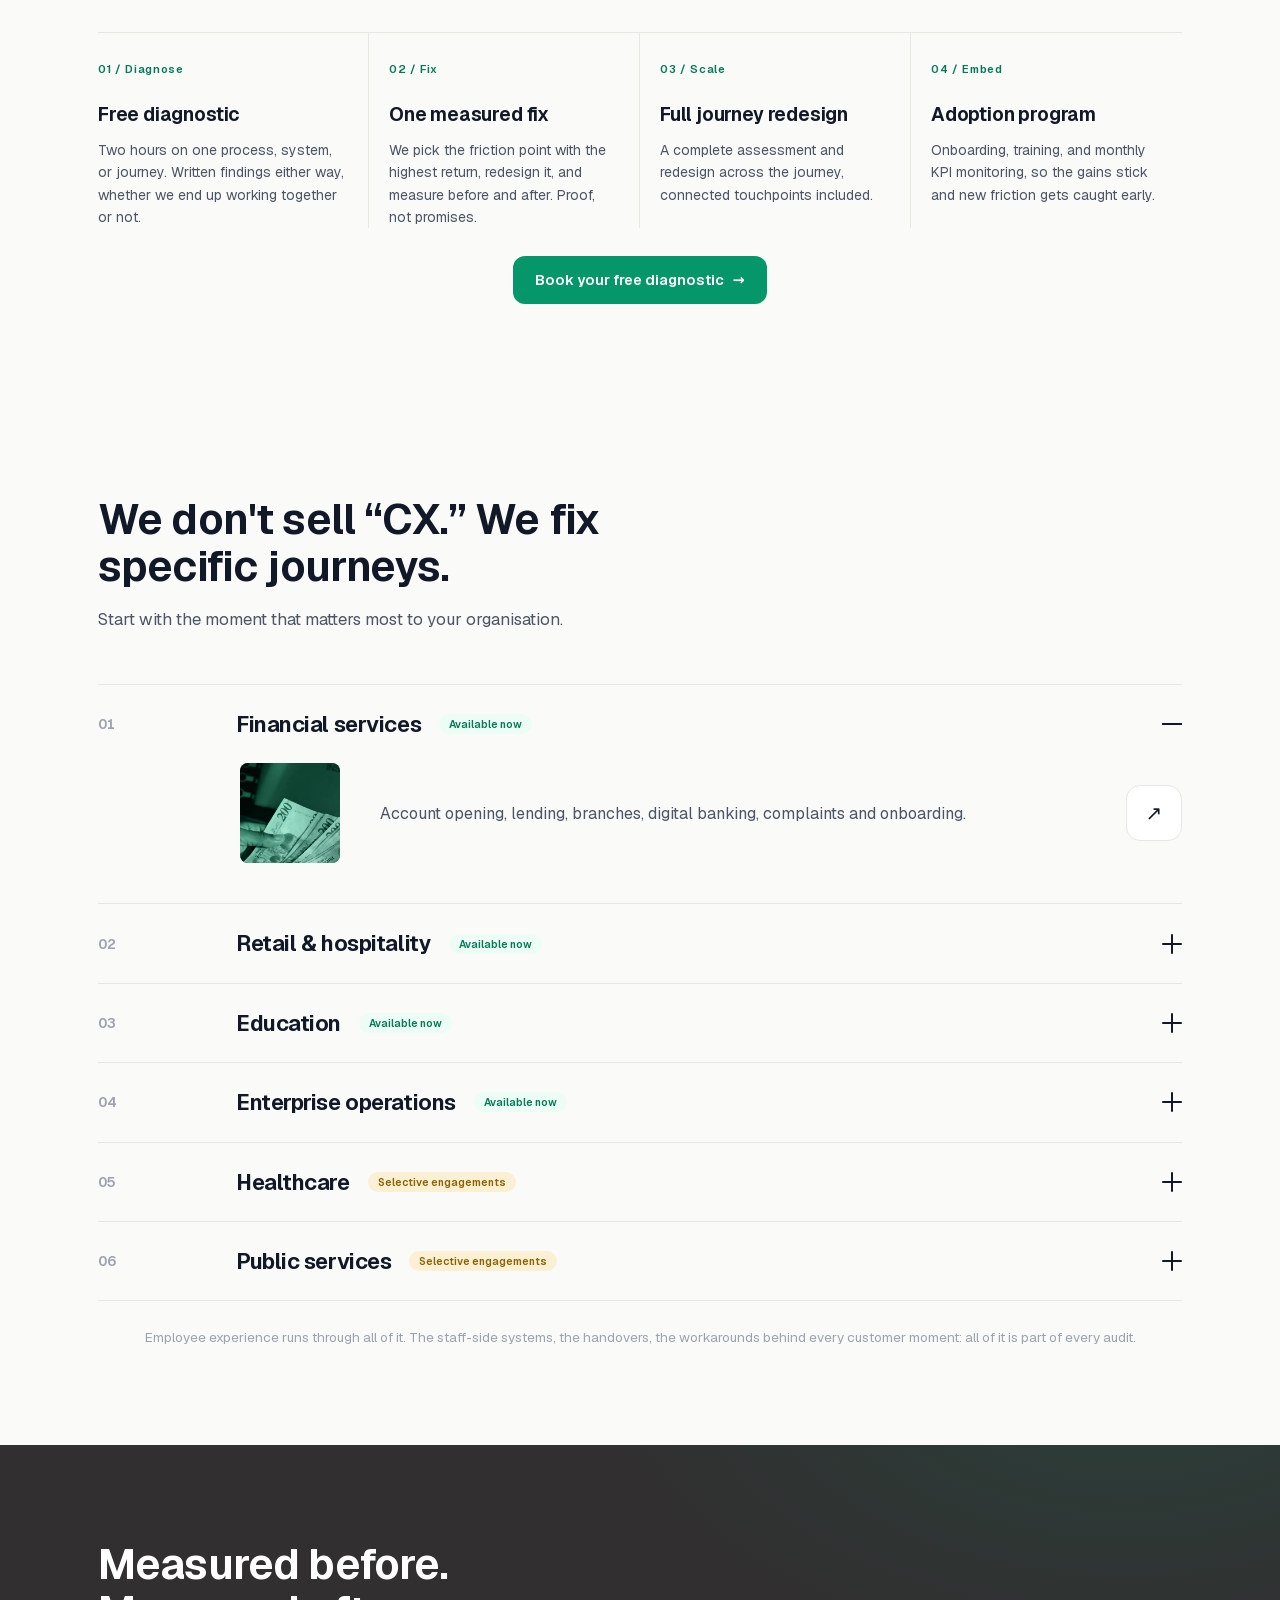
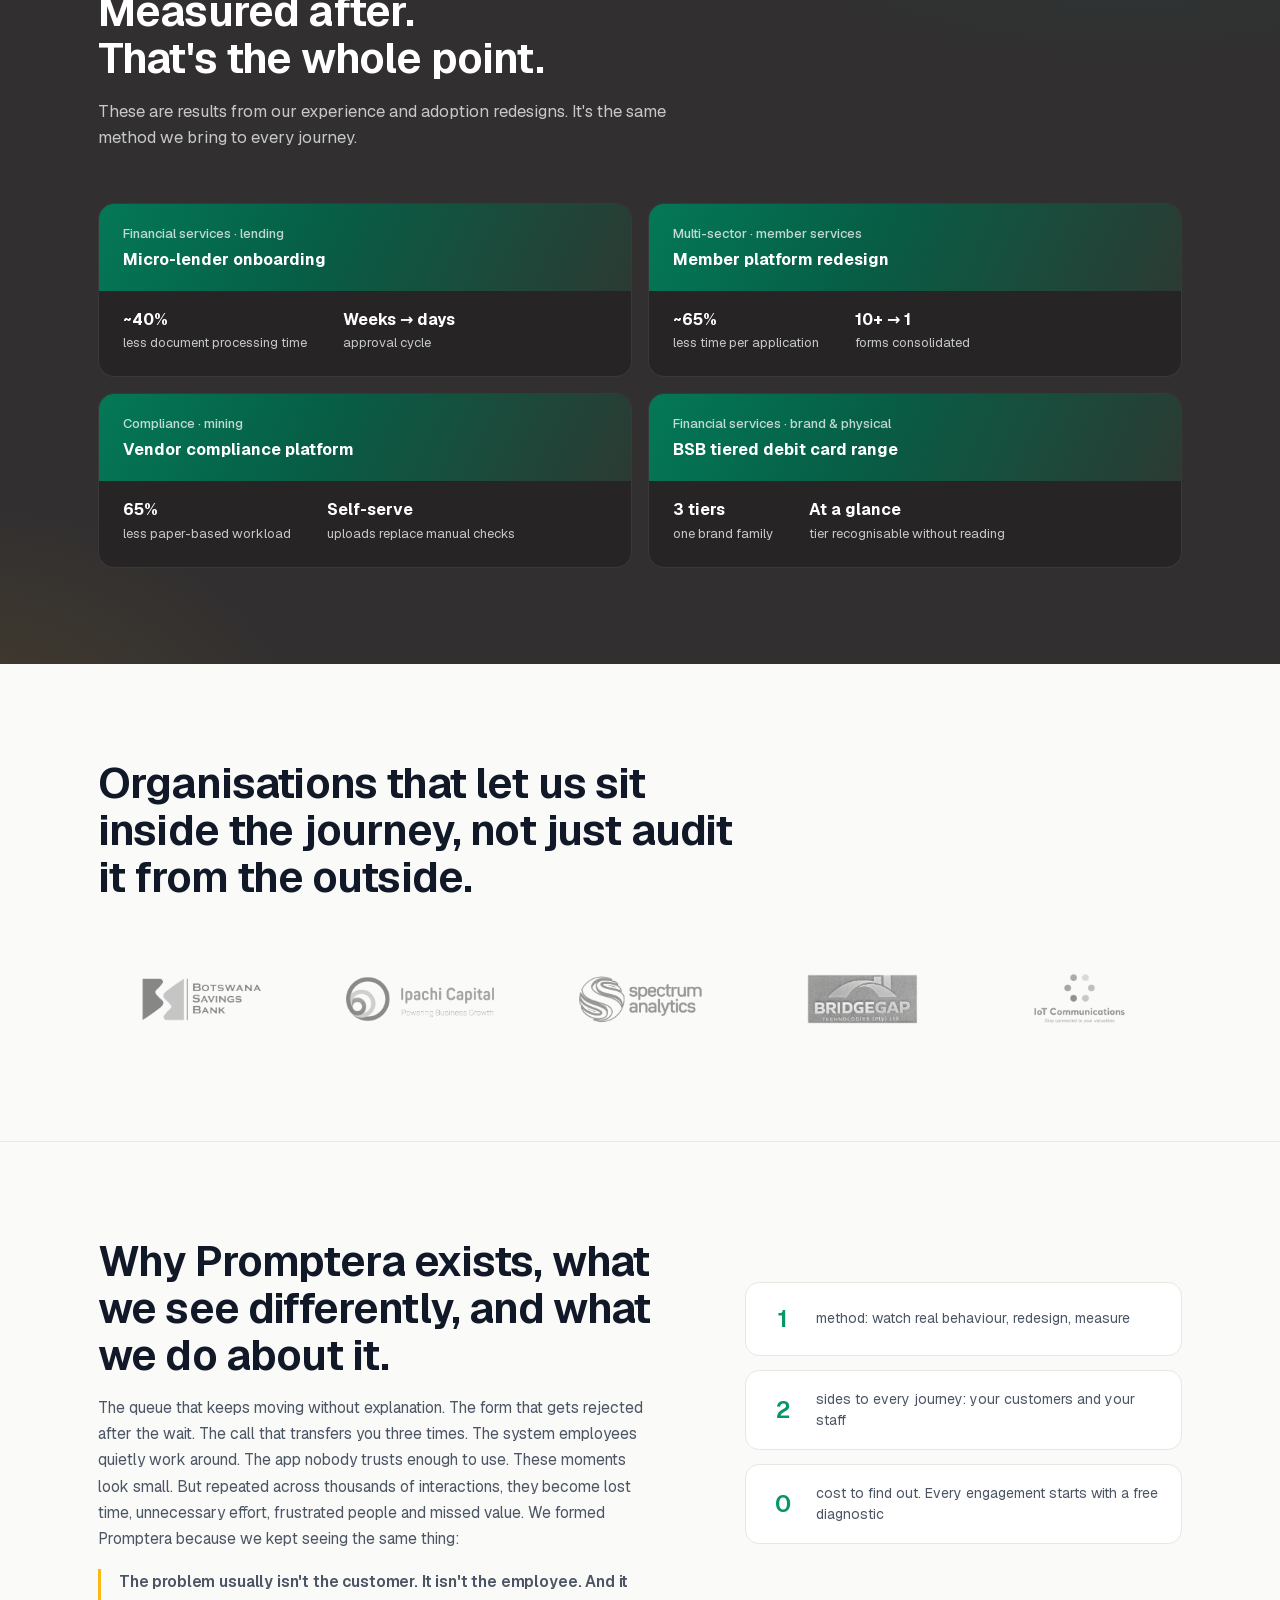
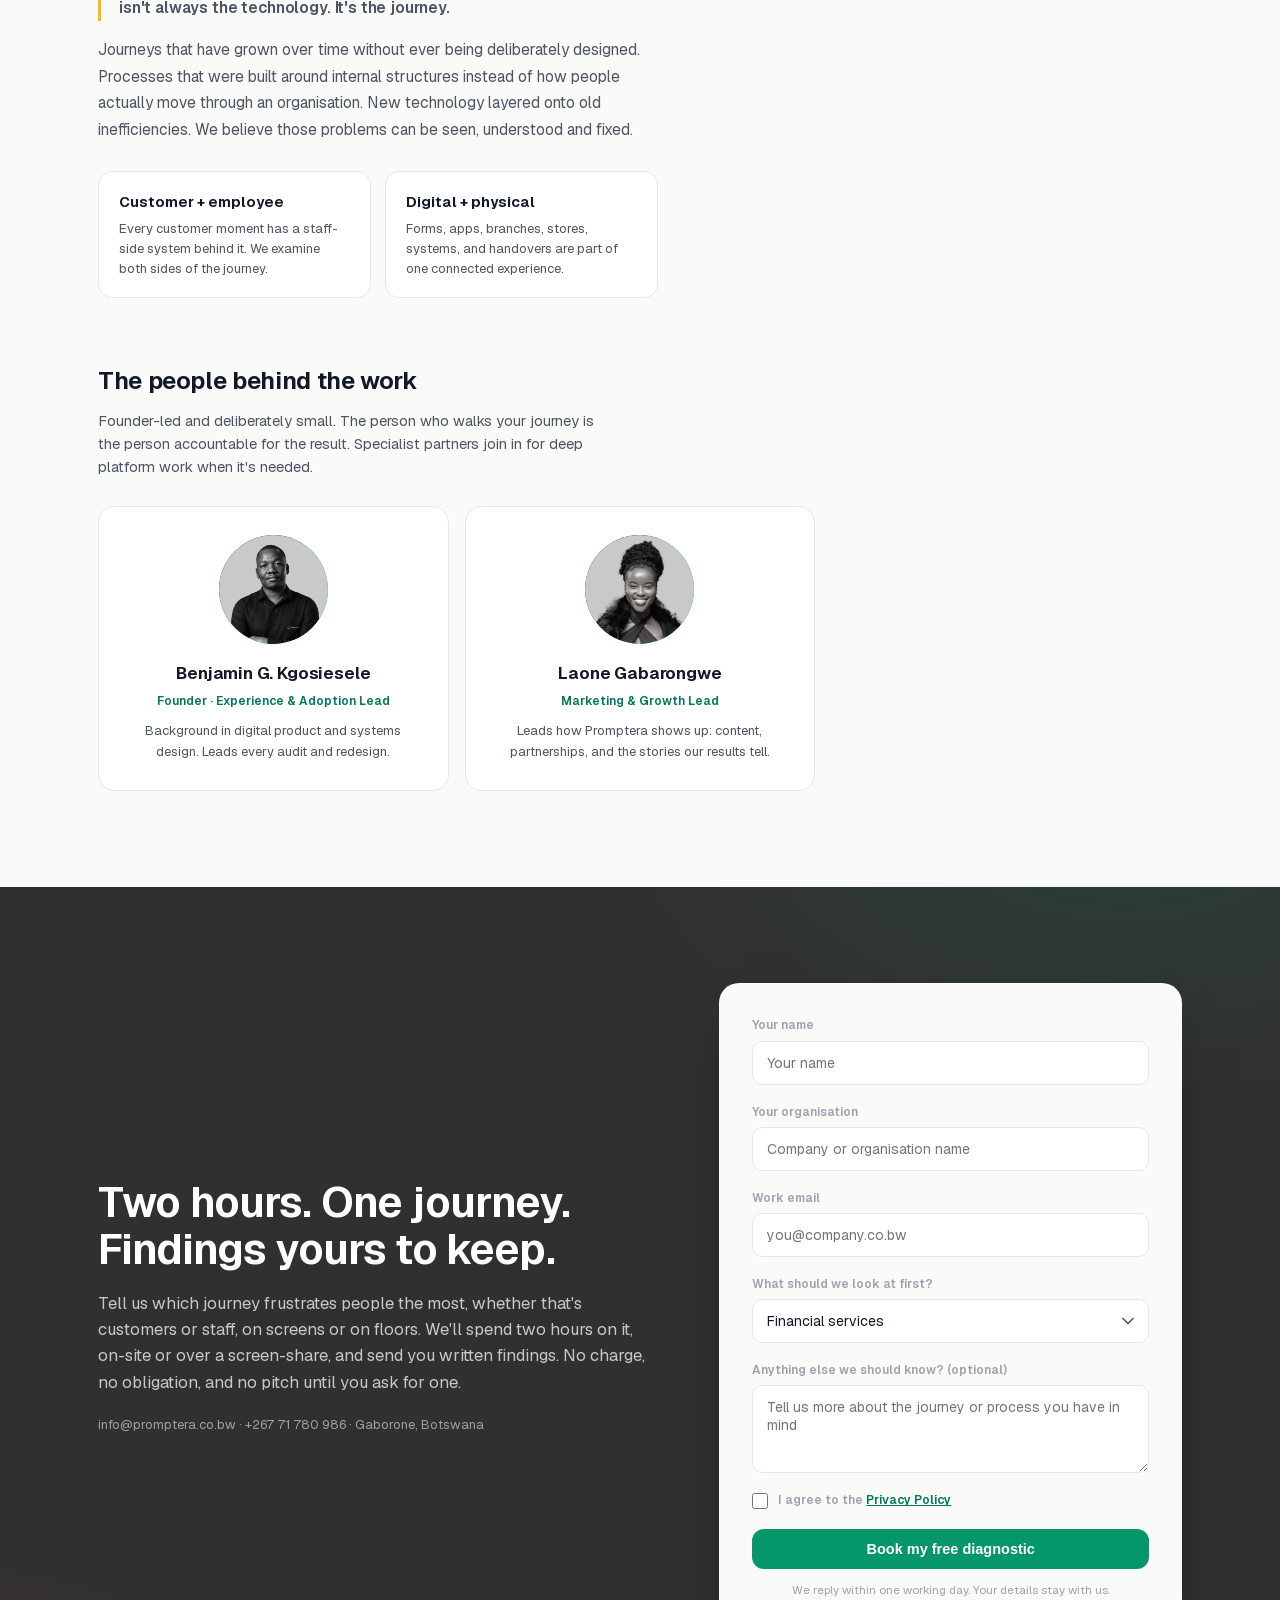
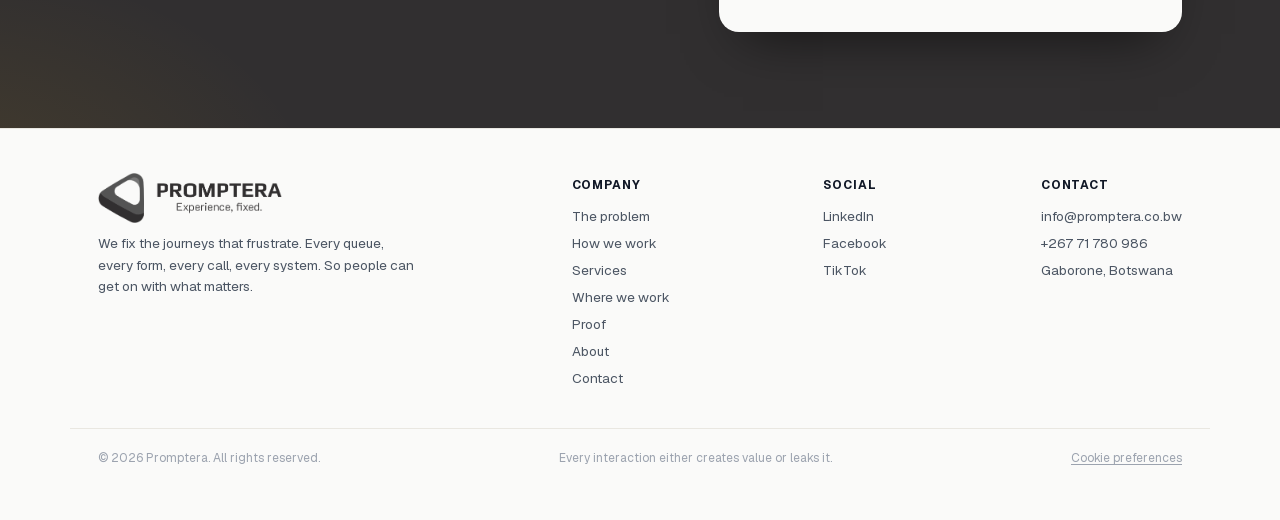
==== commit b1b28de4: "Hero section image and buttons" ====
--- a/index.html
+++ b/index.html
@@ -30,7 +30,7 @@
         <a href="#results">Proof</a>
         <a href="#about">About</a>
       </nav>
-      <a href="#contact" class="btn btn-gold">Book the free diagnostic</a>
+      <a href="#contact" class="btn btn-em">Book the free diagnostic</a>
     </div>
     <button class="nav-toggle" id="navToggle" type="button" aria-label="Open menu" aria-expanded="false" aria-controls="navMenu">
       <span></span><span></span><span></span>
@@ -44,7 +44,7 @@
     <h1 class="rv">Your business is <span class="hl">leaking</span> to whoever makes things <span class="hl">easier</span>.</h1>
     <p class="hero-sub rv d1">Customers abandon journeys. Employees work around broken processes. Systems go underused. We find the friction, show you what it is costing, and help you fix it.</p>
     <div class="hero-ctas rv d2">
-      <a href="#contact" class="btn btn-gold">Book the free 2-hour diagnostic</a>
+      <a href="#contact" class="btn btn-em">Book the free 2-hour diagnostic</a>
       <a href="#how" class="btn btn-light">See how we work</a>
     </div>
   </div>
--- a/styles/main.css
+++ b/styles/main.css
@@ -103,13 +103,13 @@
 }
 
 /* ---------- hero (sits under the transparent nav-over) ---------- */
-.hero{margin-top:calc(-1 * var(--nav-h));padding:calc(var(--nav-h) + 120px) 0 171px;background:#173A2E url(../images/hero-bg.webp) center/cover no-repeat;color:#fff;text-align:center}
-.hero-in{max-width:1120px}
+.hero{margin-top:calc(-1 * var(--nav-h));padding:calc(var(--nav-h) + 120px) 0 171px;background:#173A2E url(../images/section-bg-2400.webp) center/cover no-repeat;color:#fff;text-align:left}
+.hero h1{max-width:920px}
 h1{font-family:var(--display);font-size:clamp(38px,5vw,58px);font-weight:700;line-height:1.06;letter-spacing:-.025em}
 .hero h1{font-size:clamp(38px,5.4vw,70px);line-height:1.08;letter-spacing:-.03em;color:#fff;text-wrap:balance}
 .hero .hl{color:var(--gold)}
-.hero-sub{font-size:clamp(17px,1.7vw,21px);color:rgba(255,255,255,.9);max-width:640px;margin:28px auto 48px;line-height:1.6}
-.hero-ctas{display:flex;gap:16px;flex-wrap:wrap;align-items:center;justify-content:center}
+.hero-sub{font-size:clamp(17px,1.7vw,21px);color:rgba(255,255,255,.9);max-width:640px;margin:28px 0 48px;line-height:1.6}
+.hero-ctas{display:flex;gap:16px;flex-wrap:wrap;align-items:center;justify-content:flex-start}
 .hero-ctas .btn{font-size:15.5px;padding:14px 26px}
 .hero-note{font-size:13px;color:var(--muted);margin-top:14px}
 .hero-note strong{color:var(--emerald-deep);font-weight:600}
@@ -128,11 +128,13 @@
 /* ---------- proof strip ---------- */
 .strip{border-top:1px solid var(--line);border-bottom:1px solid var(--line);background:#fff}
 .strip-in{display:grid;grid-template-columns:repeat(4,1fr);gap:0}
-.stat{padding:30px 22px;text-align:center;position:relative;display:flex;flex-direction:column;align-items:center}
+.stat{padding:30px 28px;text-align:left;position:relative;display:flex;flex-direction:column;align-items:flex-start}
+.stat:first-child{padding-left:0}
+.stat:last-child{padding-right:0}
 .stat + .stat::before{content:"";position:absolute;left:0;top:26%;height:48%;width:1px;background:var(--line)}
 .stat .n{font-family:var(--sans);font-size:15px;font-weight:600;color:var(--emerald);letter-spacing:-.02em}
-.stat .l{font-size:15px;color:var(--charcoal);margin-top:6px;font-weight:400;line-height:1.5;max-width:230px}
-@media (max-width:860px){.strip-in{grid-template-columns:repeat(2,1fr)}.stat + .stat::before{display:none}}
+.stat .l{font-size:15px;color:var(--charcoal);margin-top:6px;font-weight:400;line-height:1.5}
+@media (max-width:860px){.strip-in{grid-template-columns:repeat(2,1fr)}.stat + .stat::before{display:none}.stat:nth-child(odd){padding-left:0}.stat:nth-child(even){padding-right:0}}
 
 /* ---------- sections ---------- */
 section{padding:96px 0}
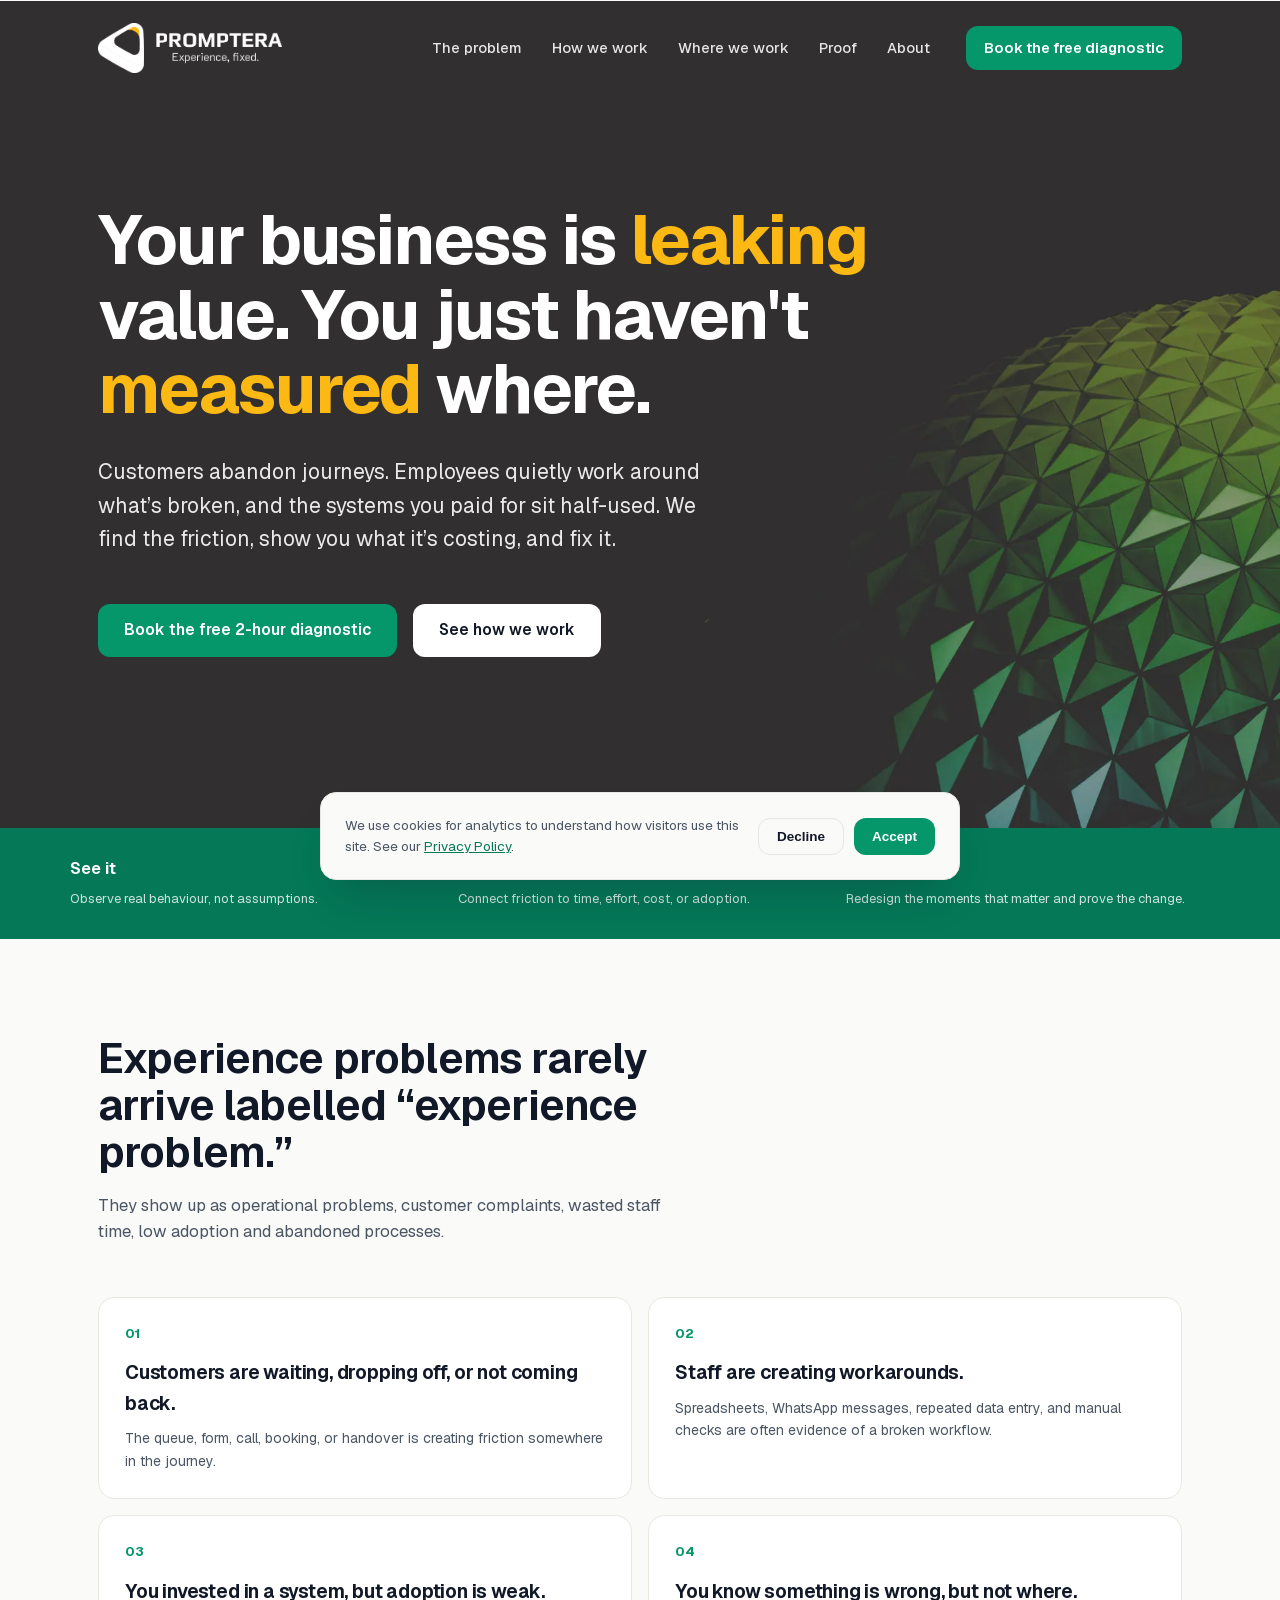
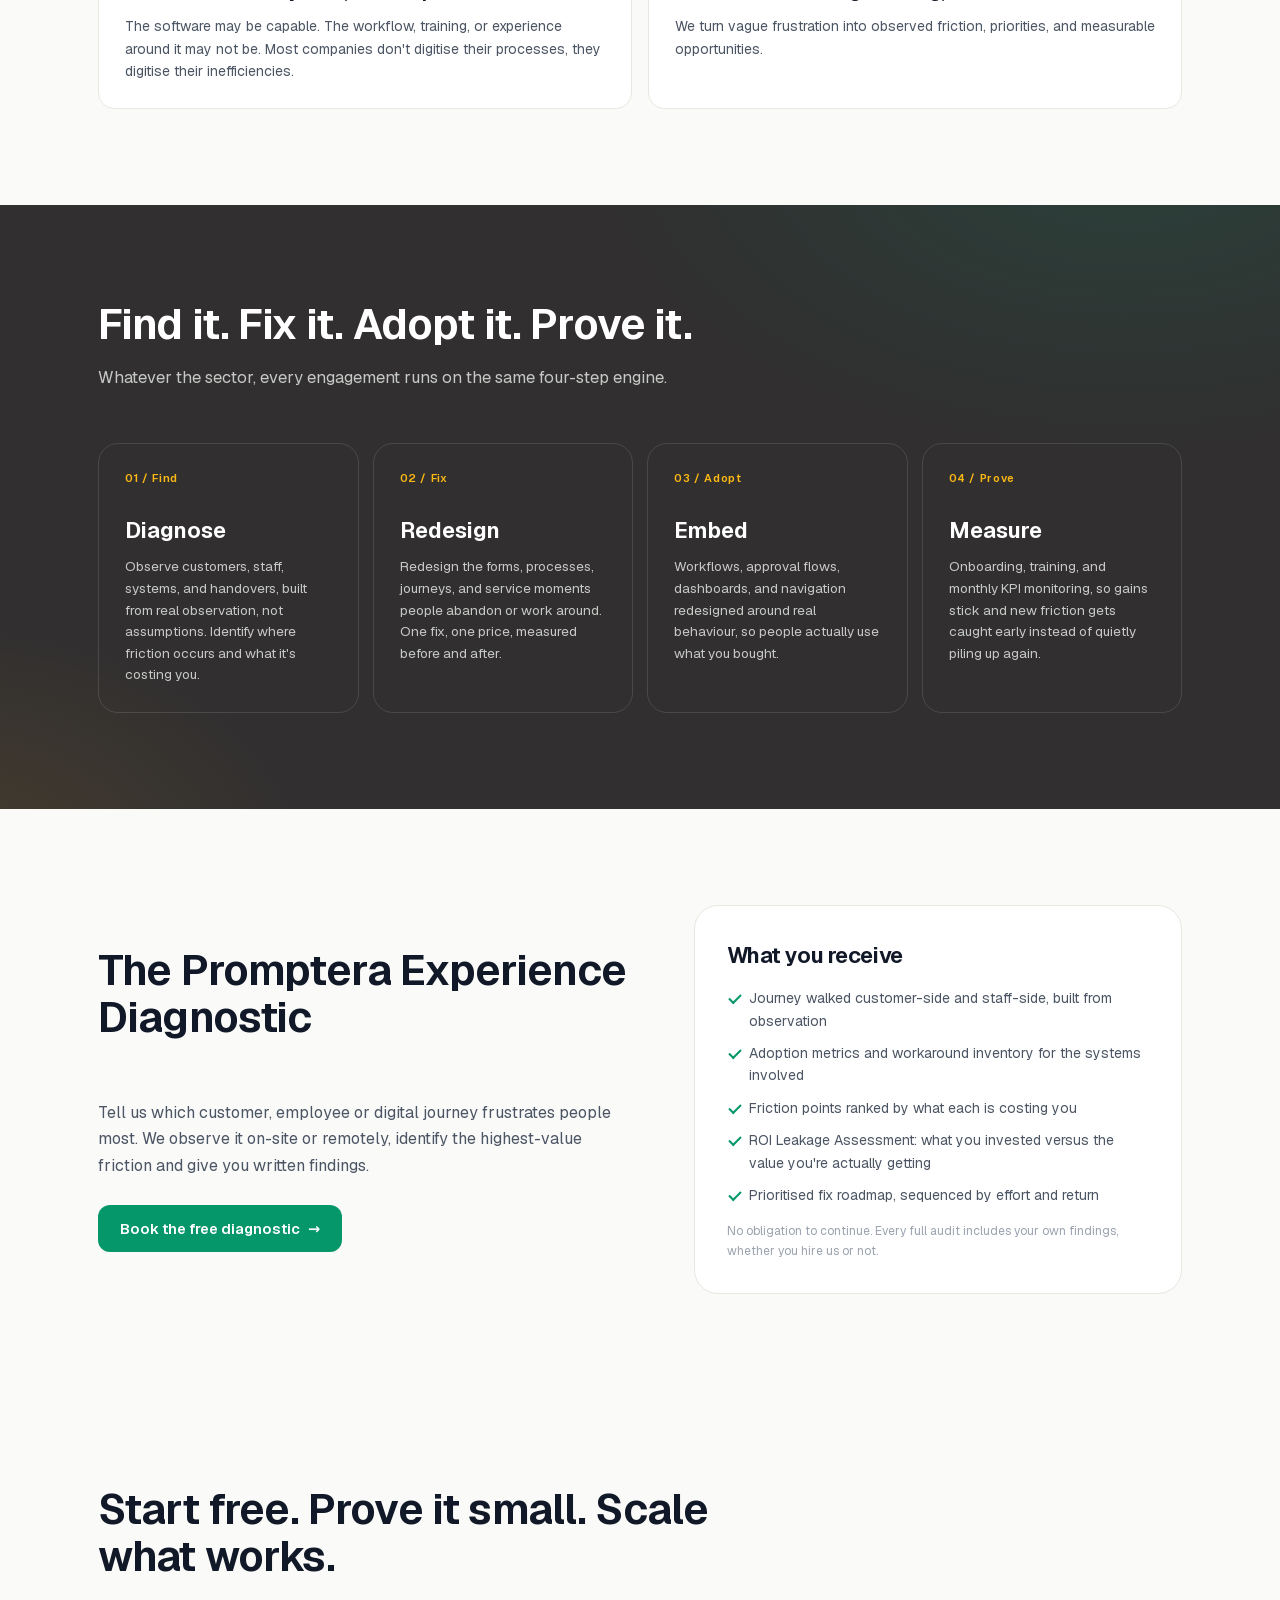
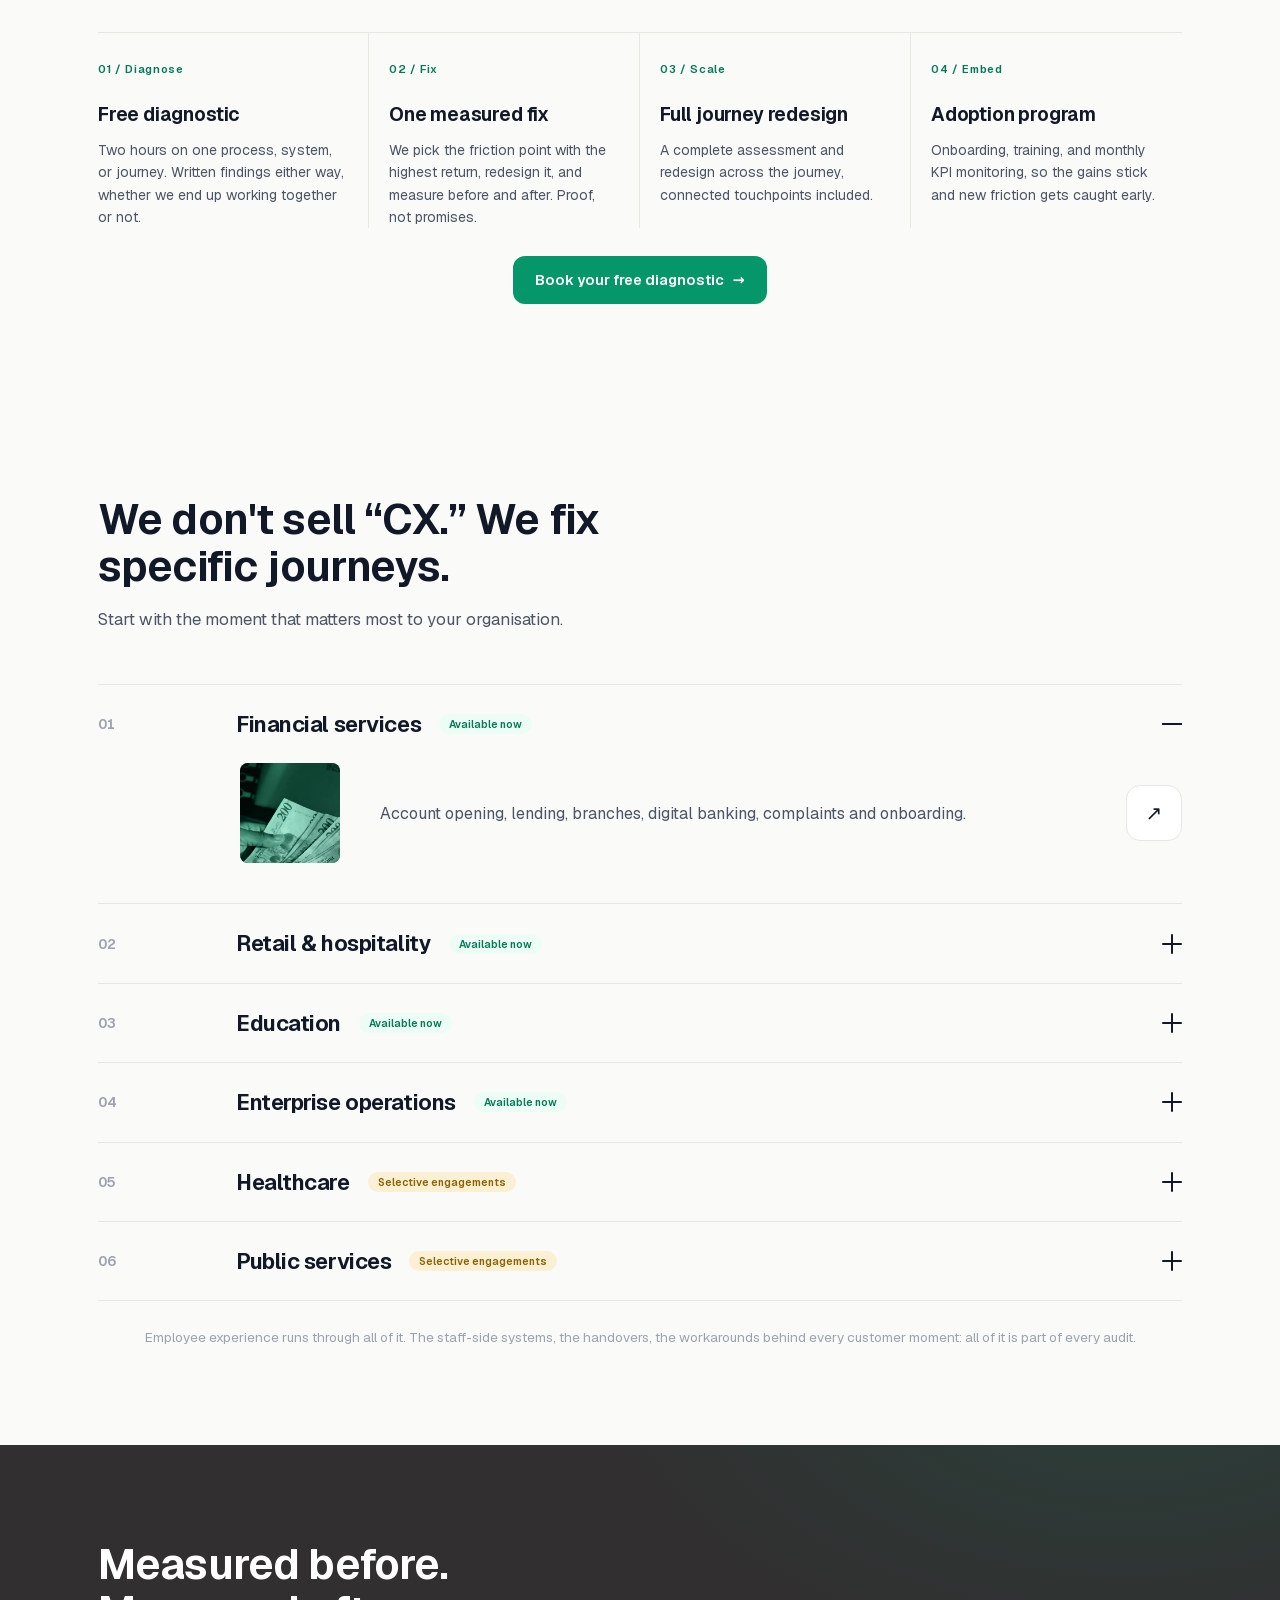
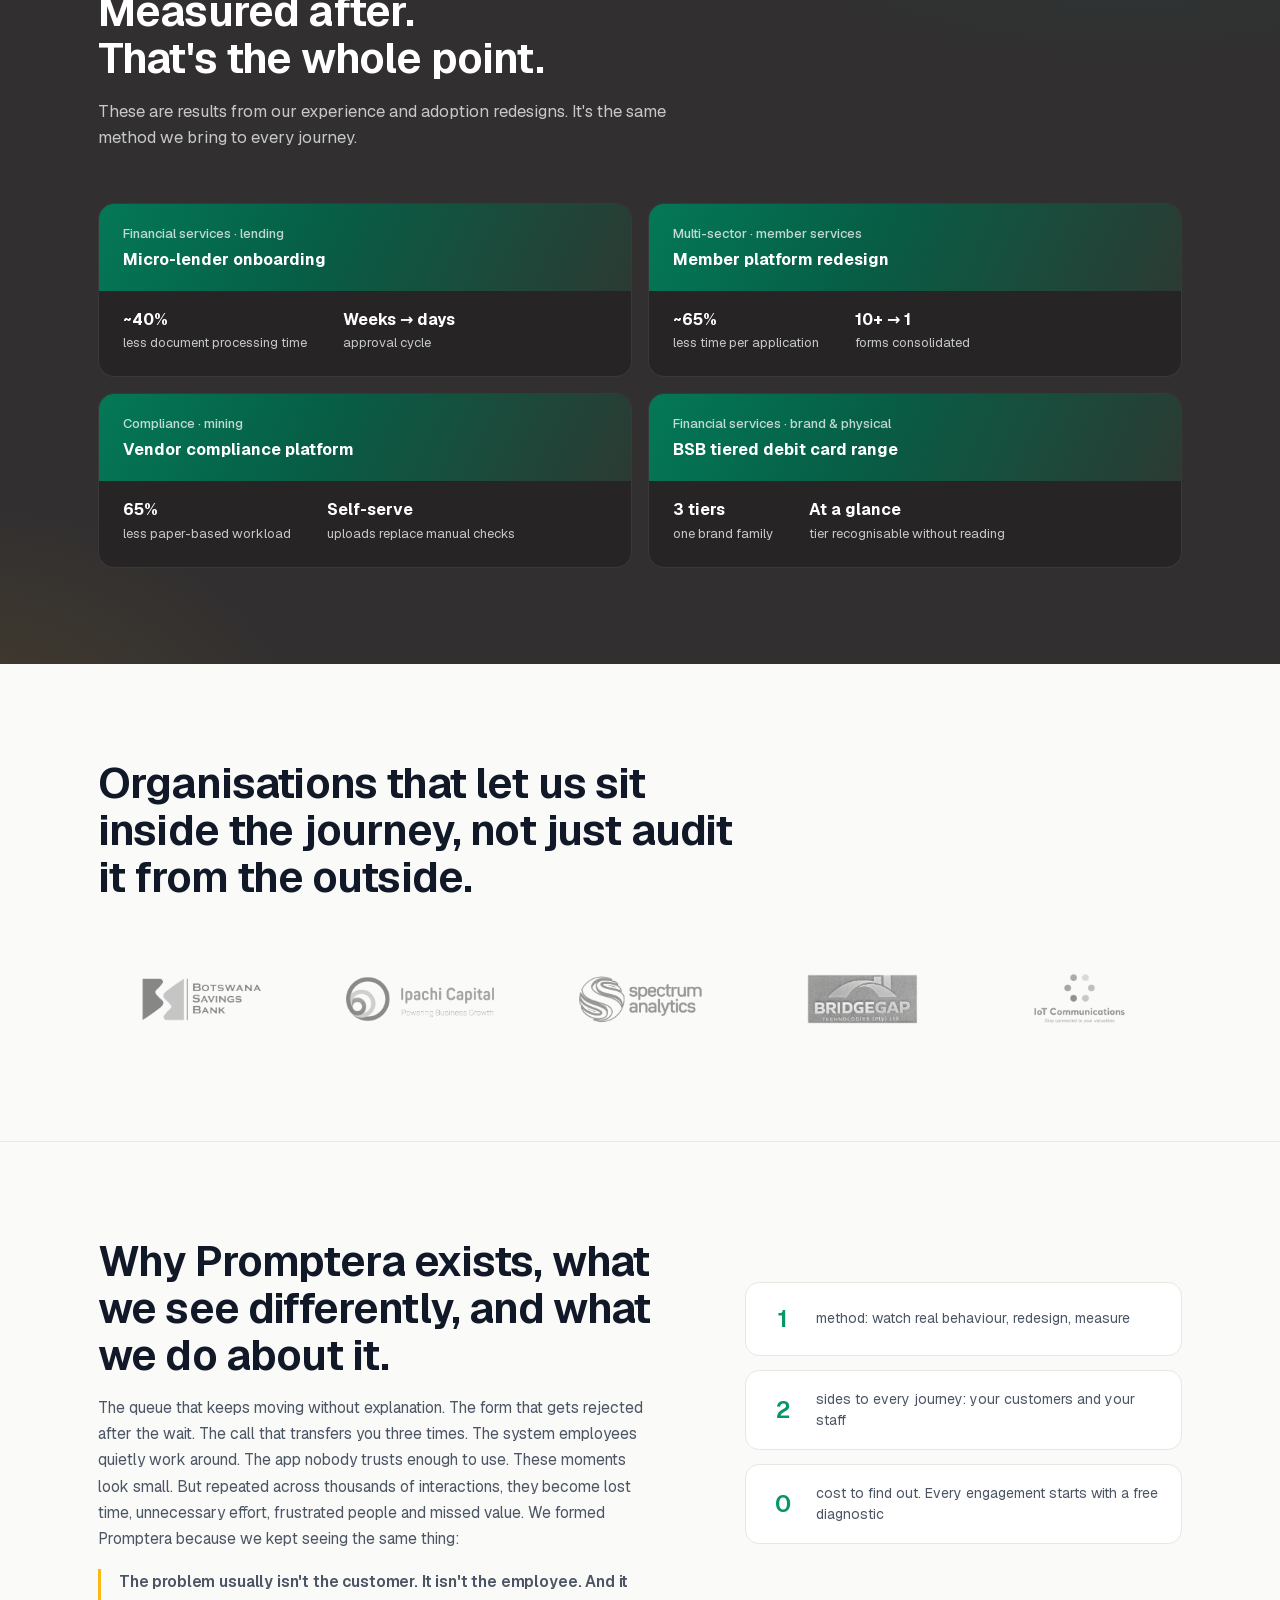
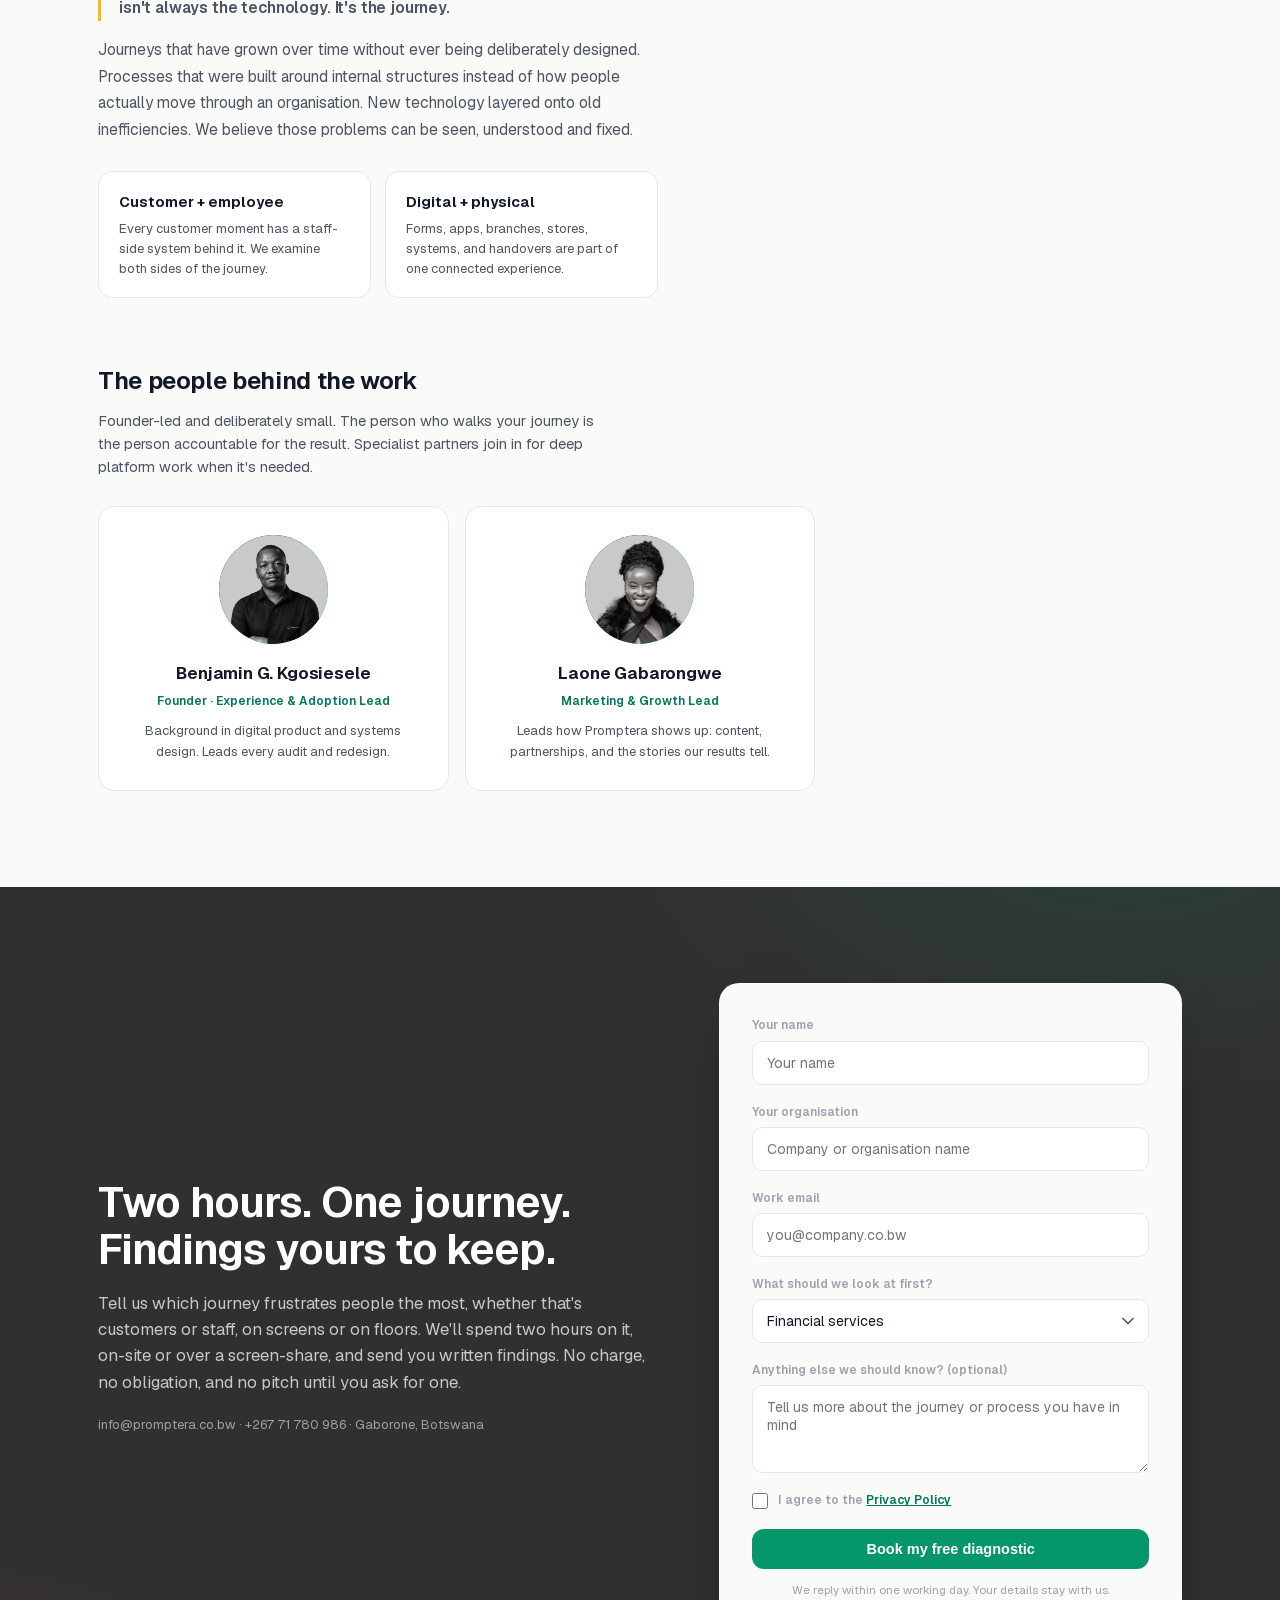
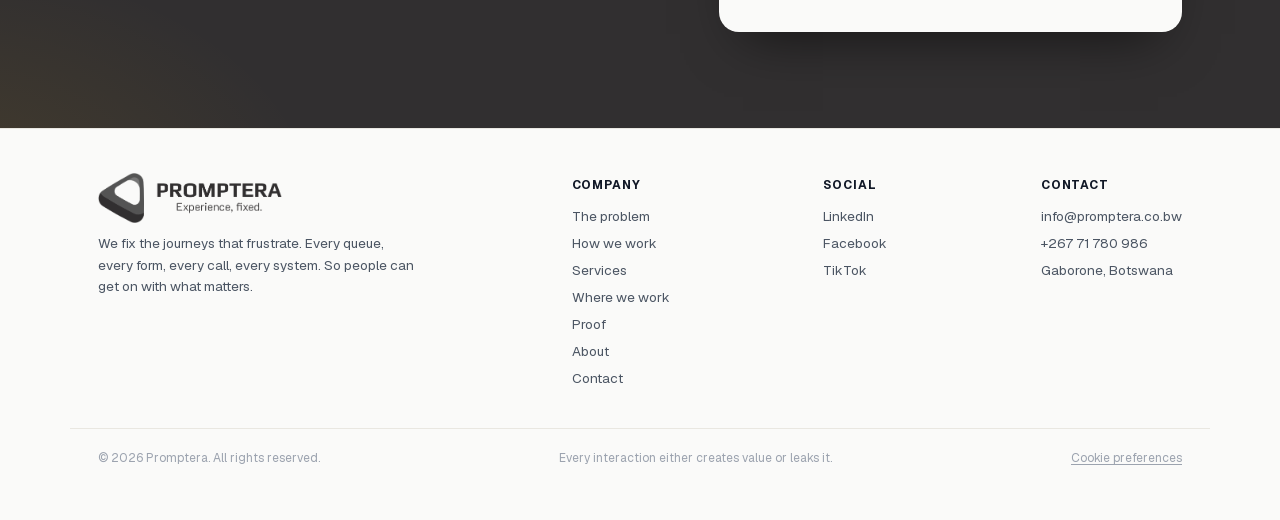
==== commit 850c4742: "slogan" ====
--- a/index.html
+++ b/index.html
@@ -41,8 +41,8 @@
 <!-- ============ HERO ============ -->
 <section class="hero" id="top">
   <div class="wrap hero-in">
-    <h1 class="rv">Your business is <span class="hl">leaking</span> to whoever makes things <span class="hl">easier</span>.</h1>
-    <p class="hero-sub rv d1">Customers abandon journeys. Employees work around broken processes. Systems go underused. We find the friction, show you what it is costing, and help you fix it.</p>
+    <h1 class="rv">Your business is <span class="hl">leaking</span> value. You just haven't <span class="hl">measured</span> where.</h1>
+    <p class="hero-sub rv d1">Customers abandon journeys. Employees quietly work around what’s broken, and the systems you paid for sit half-used. We find the friction, show you what it’s costing, and fix it.</p>
     <div class="hero-ctas rv d2">
       <a href="#contact" class="btn btn-em">Book the free 2-hour diagnostic</a>
       <a href="#how" class="btn btn-light">See how we work</a>
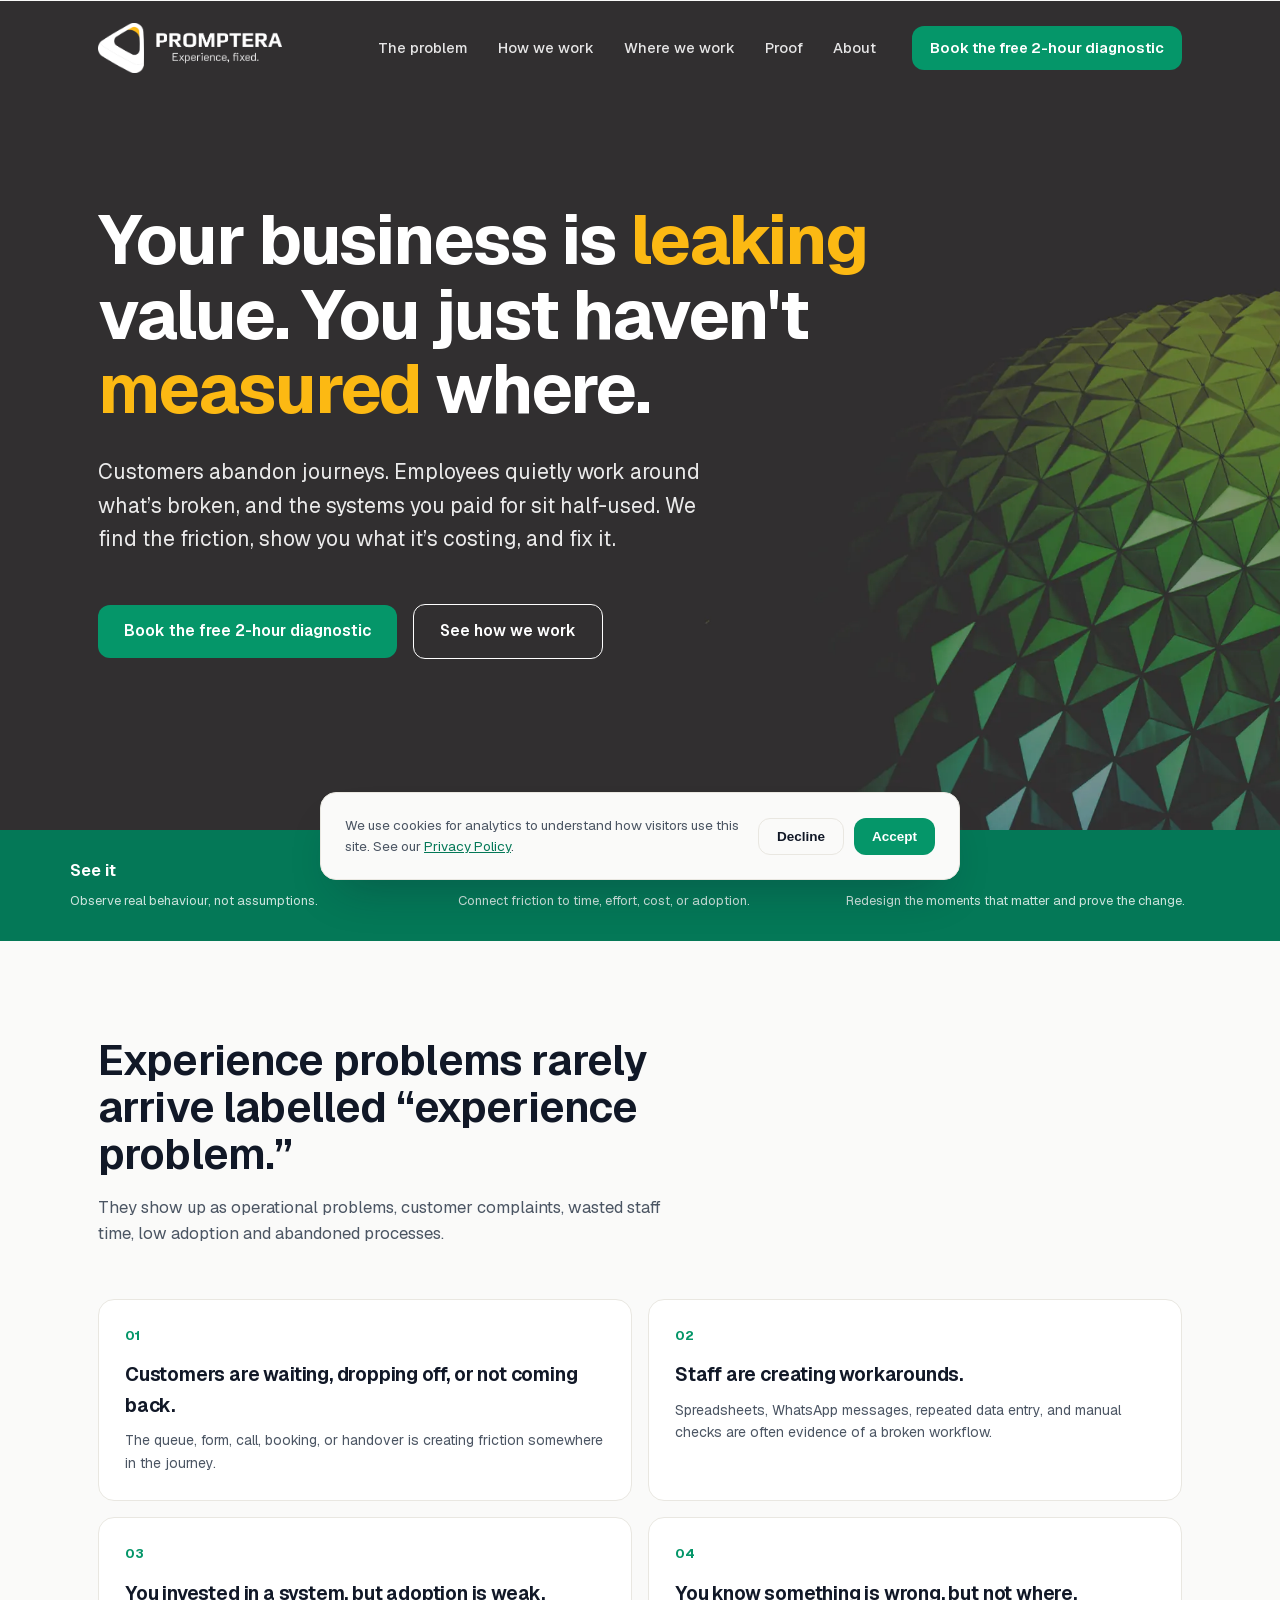
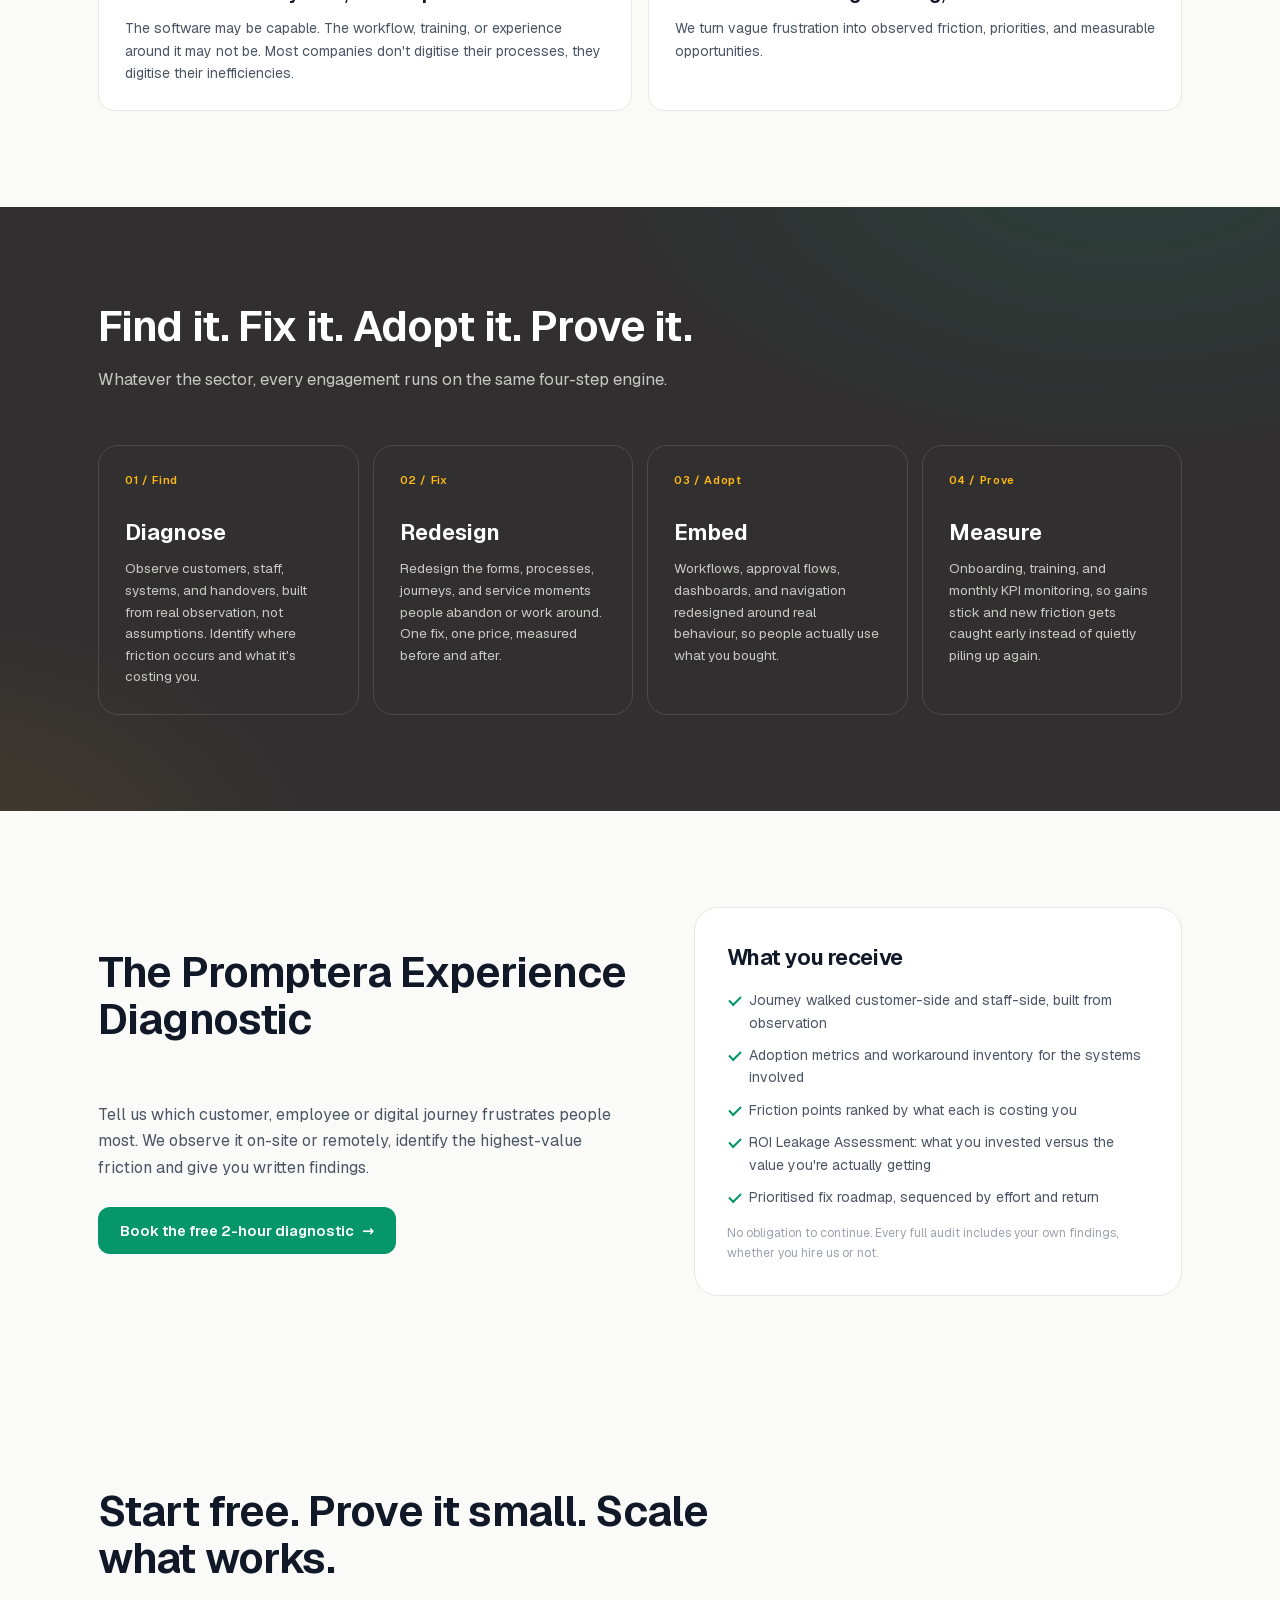
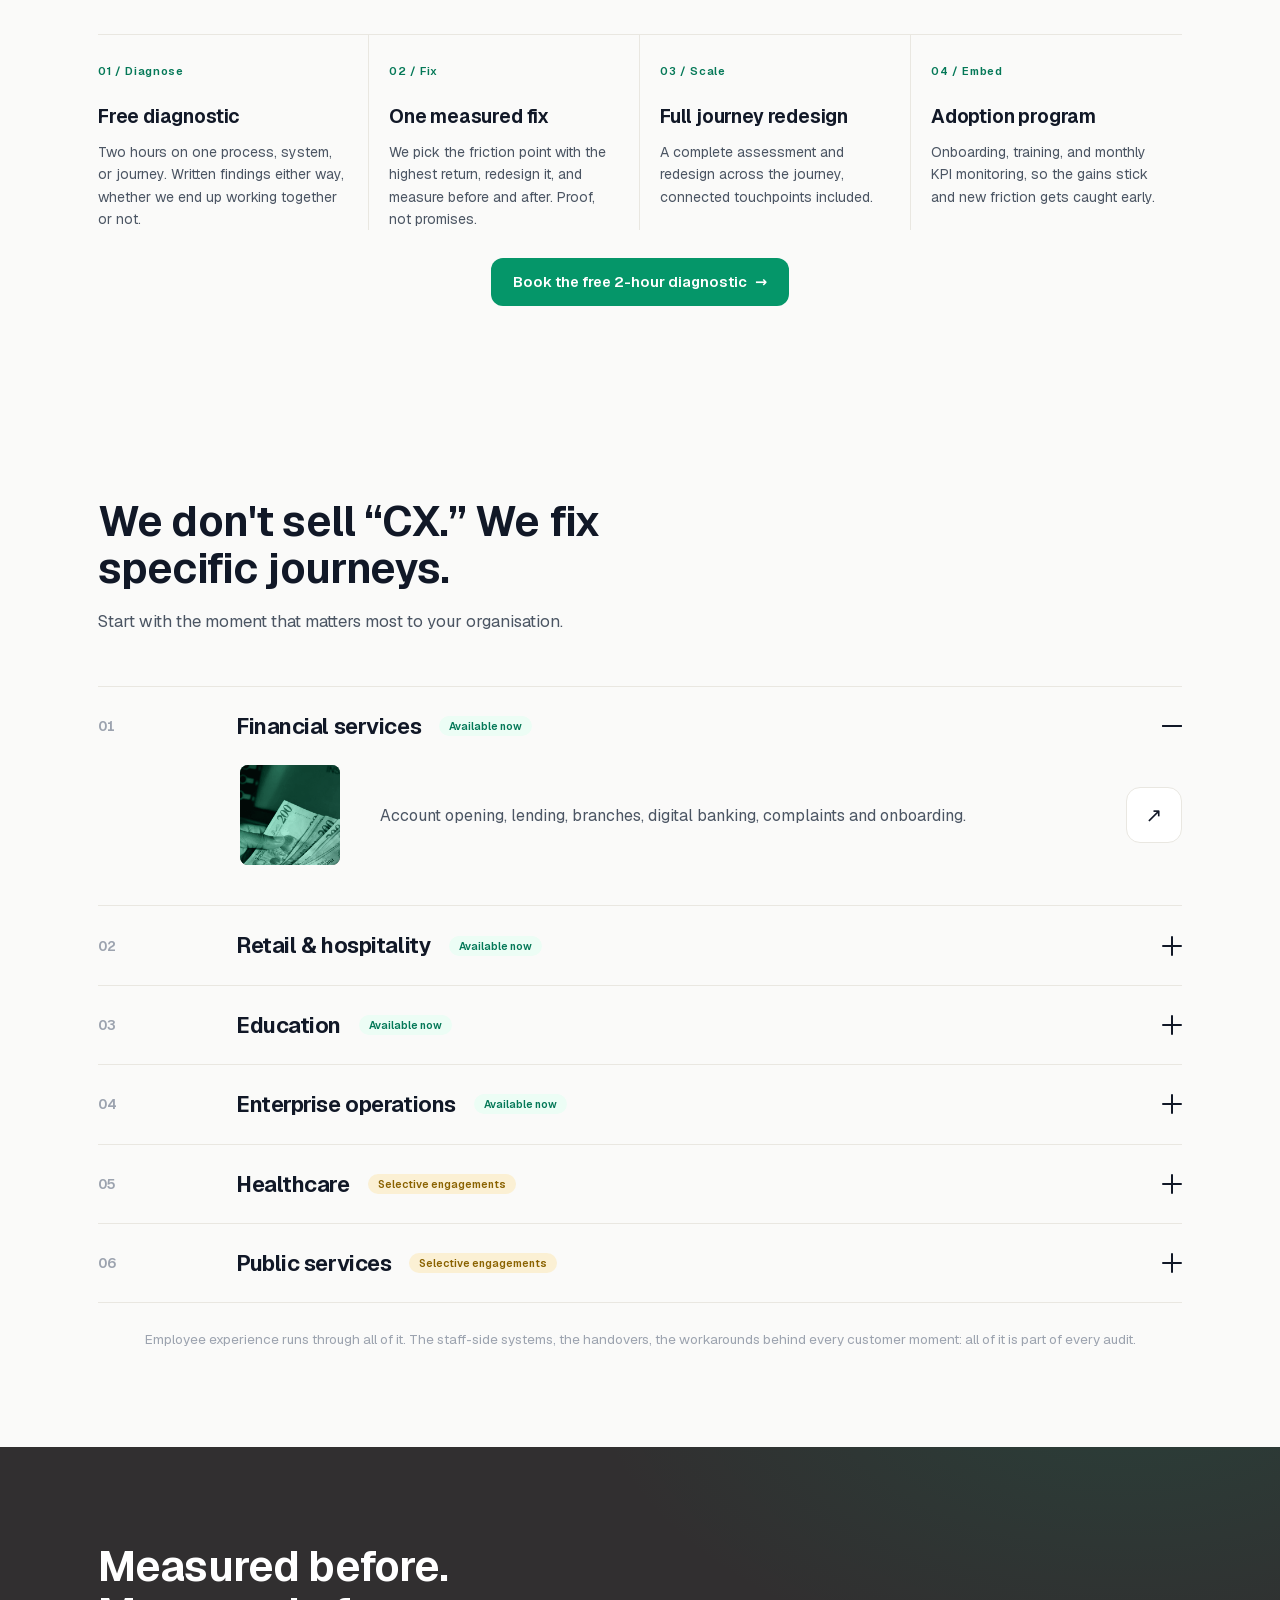
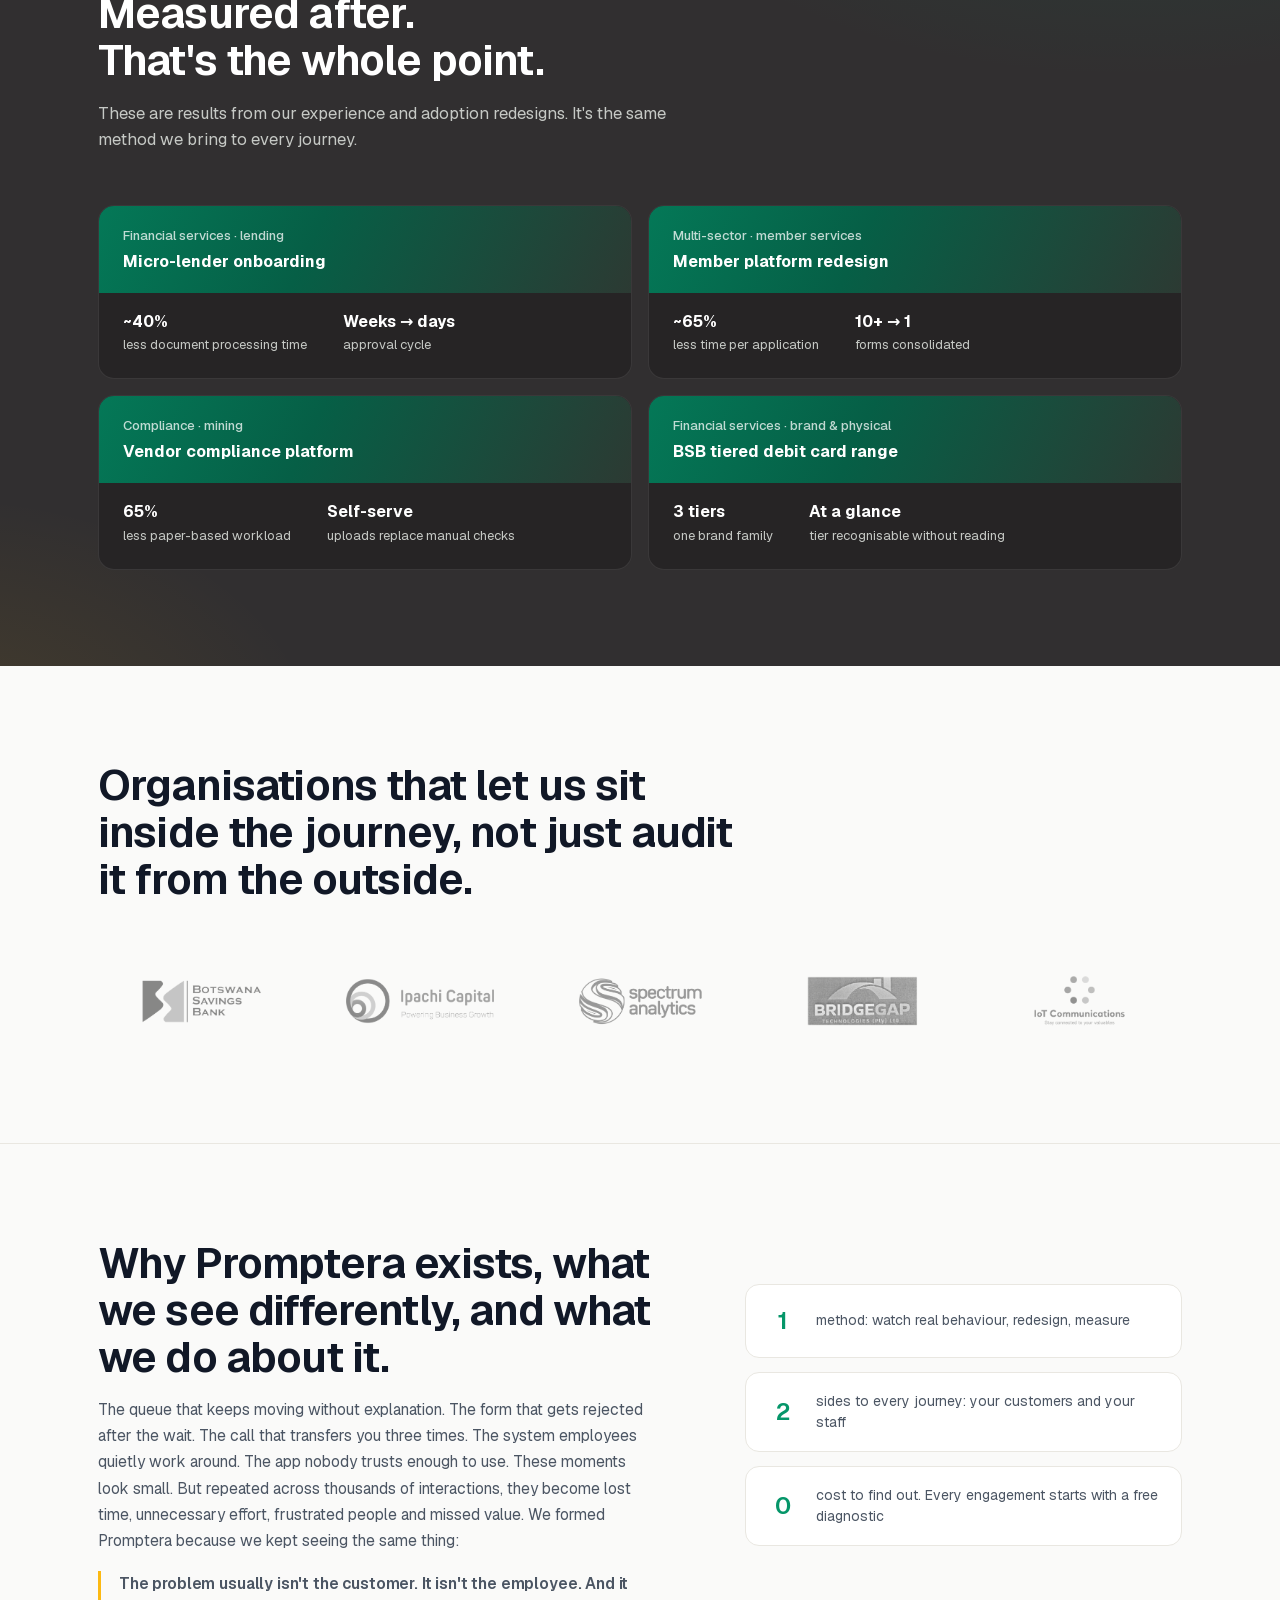
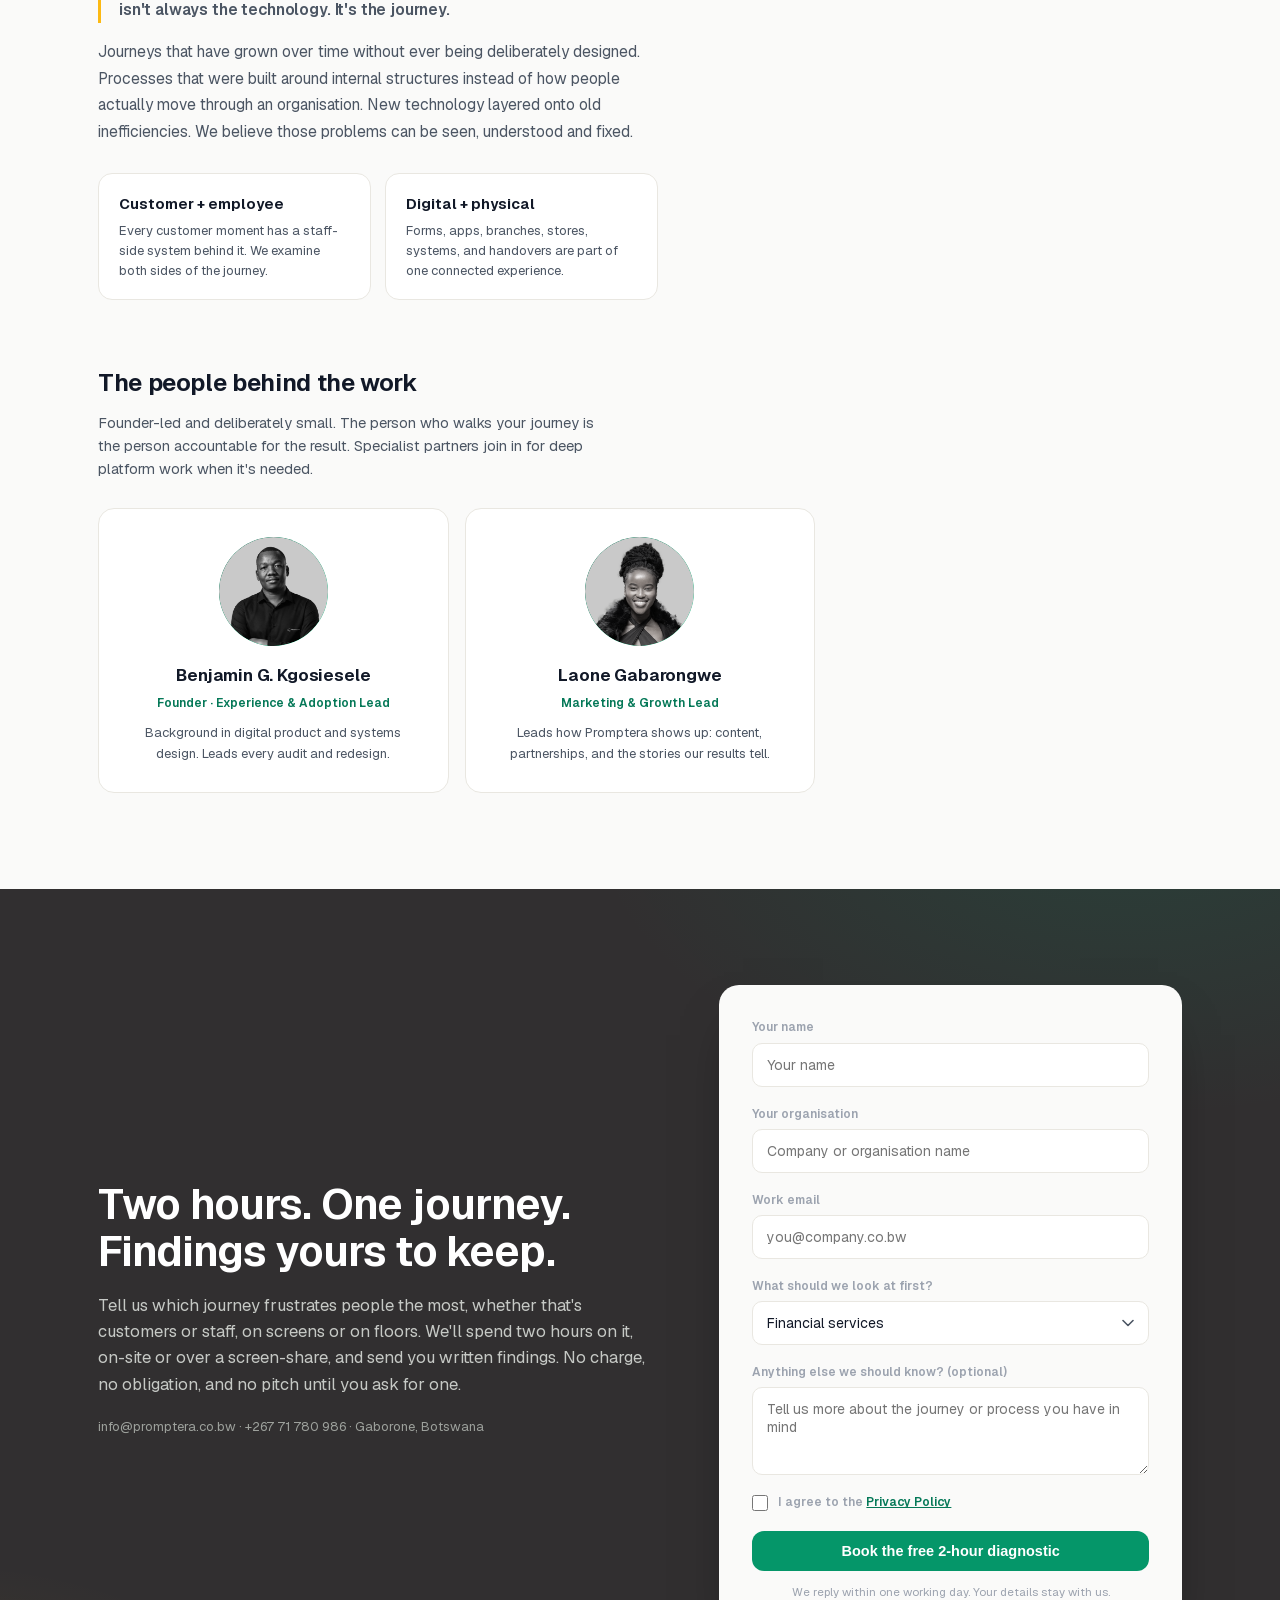
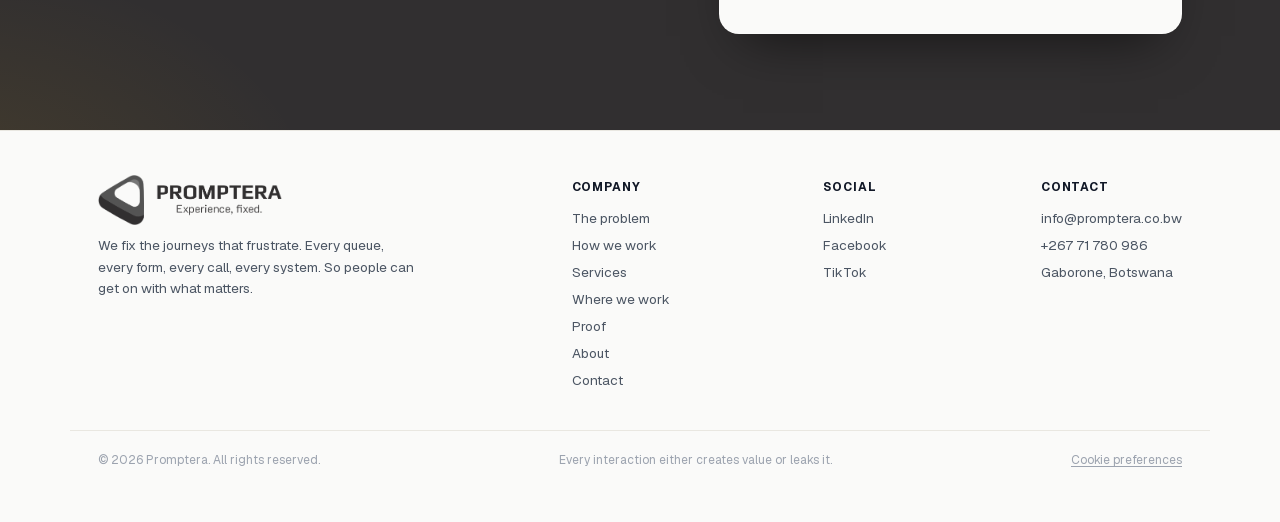
==== commit e41f9f02: "refined ux and ui" ====
--- a/index.html
+++ b/index.html
@@ -30,7 +30,7 @@
         <a href="#results">Proof</a>
         <a href="#about">About</a>
       </nav>
-      <a href="#contact" class="btn btn-em">Book the free diagnostic</a>
+      <a href="#contact" class="btn btn-em">Book the free 2-hour diagnostic</a>
     </div>
     <button class="nav-toggle" id="navToggle" type="button" aria-label="Open menu" aria-expanded="false" aria-controls="navMenu">
       <span></span><span></span><span></span>
@@ -45,7 +45,7 @@
     <p class="hero-sub rv d1">Customers abandon journeys. Employees quietly work around what’s broken, and the systems you paid for sit half-used. We find the friction, show you what it’s costing, and fix it.</p>
     <div class="hero-ctas rv d2">
       <a href="#contact" class="btn btn-em">Book the free 2-hour diagnostic</a>
-      <a href="#how" class="btn btn-light">See how we work</a>
+      <a href="#how" class="btn btn-outline-light">See how we work</a>
     </div>
   </div>
 </section>
@@ -111,7 +111,7 @@
       <h2 class="rv d1">The Promptera Experience Diagnostic</h2>
       <p class="sec-sub rv d2" style="font-size:18px">Two hours. One journey. Findings yours to keep.</p>
       <p class="rv d2" style="color:var(--body);margin-top:14px;max-width:520px;line-height:1.65">Tell us which customer, employee or digital journey frustrates people most. We observe it on-site or remotely, identify the highest-value friction and give you written findings.</p>
-    </br><a href="#contact" class="btn btn-em rv d3" data-ctx="Re: The Promptera Experience Diagnostic">Book the free diagnostic <span aria-hidden="true">→</span></a>
+    </br><a href="#contact" class="btn btn-em rv d3" data-ctx="Re: The Promptera Experience Diagnostic">Book the free 2-hour diagnostic <span aria-hidden="true">→</span></a>
     </div>
     <div class="offer-card rv d2">
       <h3>What you receive</h3>
@@ -141,7 +141,7 @@
       <div class="step rv d3"><b>04 / Embed</b><h3>Adoption program</h3><p>Onboarding, training, and monthly KPI monitoring, so the gains stick and new friction gets caught early.</p></div>
     </div>
     <!-- <p class="ladder-note rv d3">Every step earns the next. In a market where reputation travels fast, that's how it should be.</p> -->
-    <div class="rung-cta rv d3"><a href="#contact" class="btn btn-em" data-ctx="Free 2-hour diagnostic">Book your free diagnostic <span aria-hidden="true">→</span></a></div>
+    <div class="rung-cta rv d3"><a href="#contact" class="btn btn-em" data-ctx="Free 2-hour diagnostic">Book the free 2-hour diagnostic <span aria-hidden="true">→</span></a></div>
   </div>
 </section>
 
@@ -380,7 +380,7 @@
           <span>I agree to the <a href="policies/privacy-policy.html" target="_blank" rel="noopener">Privacy Policy</a></span>
         </label>
       </div>
-      <button class="btn btn-em" type="submit">Book my free diagnostic</button>
+      <button class="btn btn-em" type="submit">Book the free 2-hour diagnostic</button>
       <p class="contact-fine">We reply within one working day. Your details stay with us.</p>
     </form>
   </div>
--- a/styles/main.css
+++ b/styles/main.css
@@ -90,6 +90,8 @@
 .btn-gold:hover{background:#F2AE00;box-shadow:0 10px 24px -10px rgba(252,185,19,.55)}
 .btn-light{background:#fff;color:var(--ink)}
 .btn-light:hover{background:#F1F2EF;box-shadow:0 10px 24px -10px rgba(0,0,0,.4)}
+.btn-outline-light{background:transparent;color:#fff;border:1.5px solid #fff}
+.btn-outline-light:hover{background:rgba(255,255,255,.1)}
 .nav .btn{padding:10px 18px}
 @media (max-width:860px){
   .nav-toggle{display:flex}
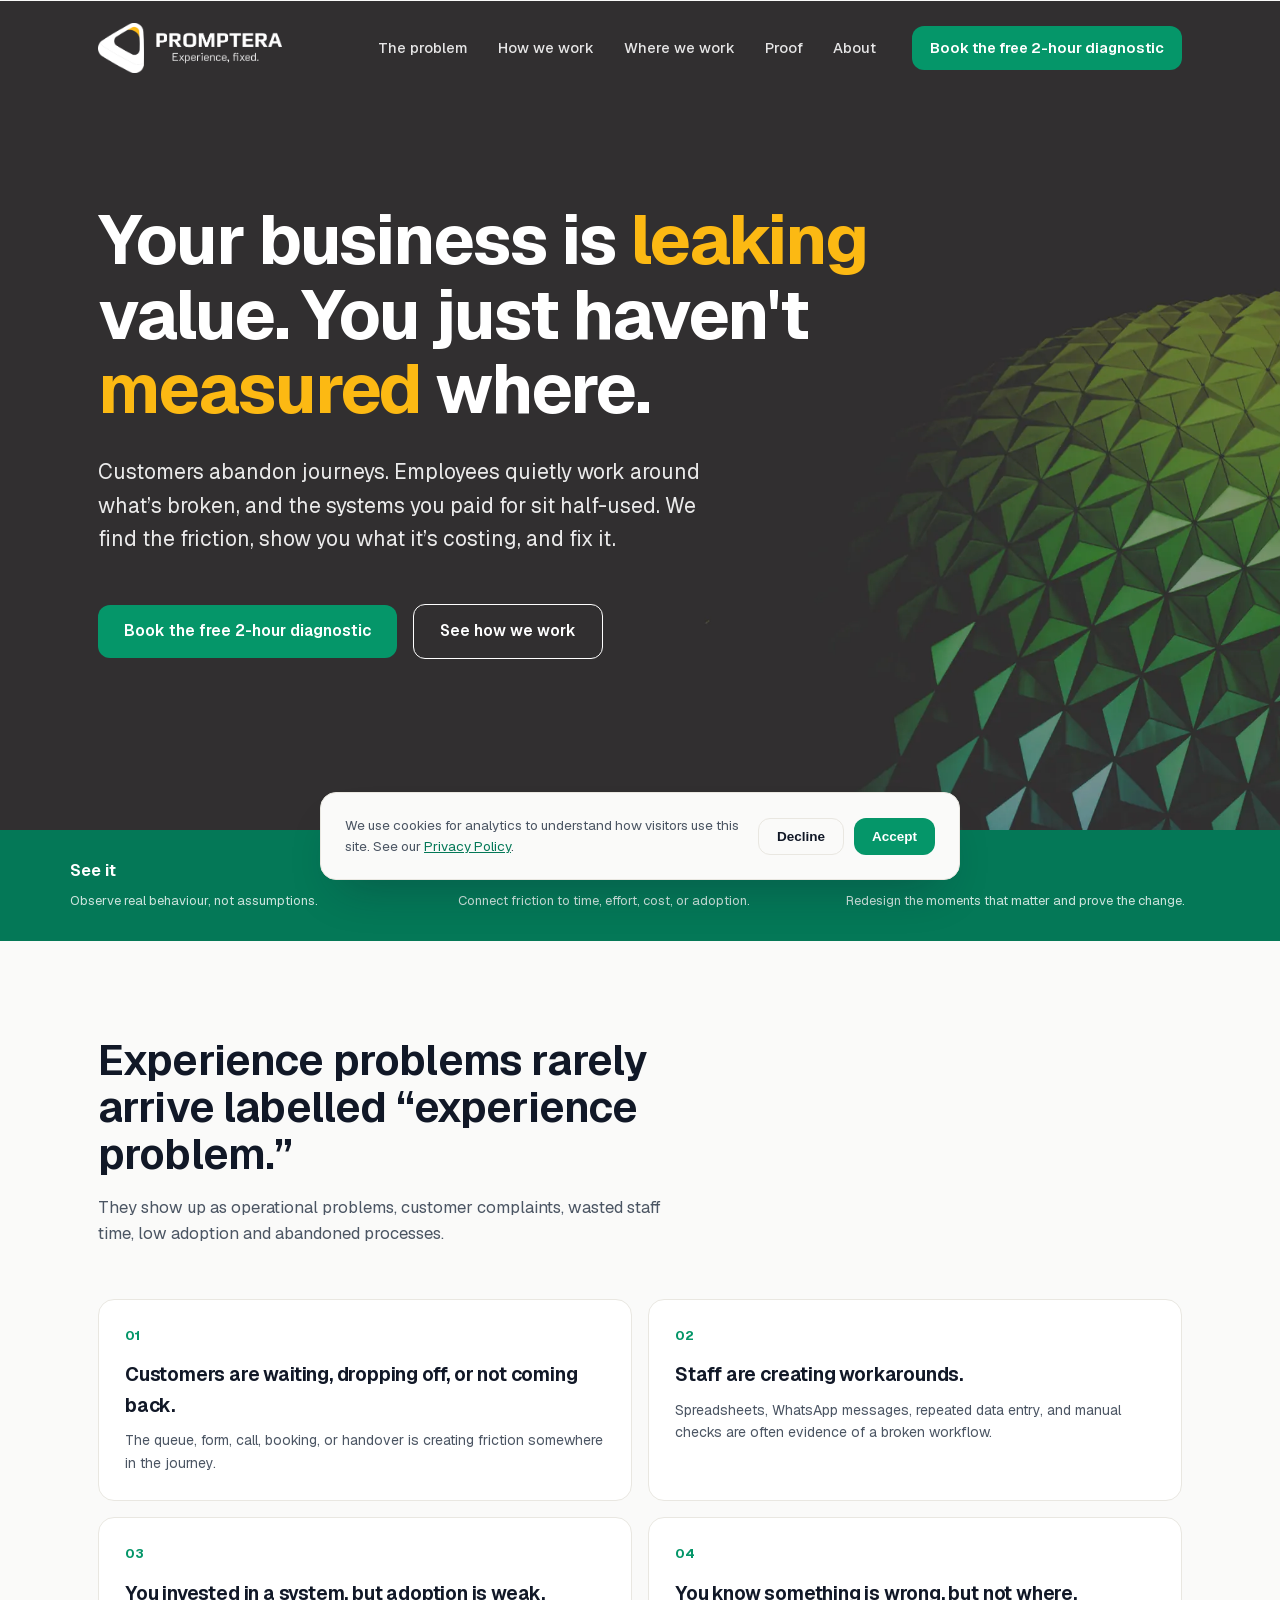
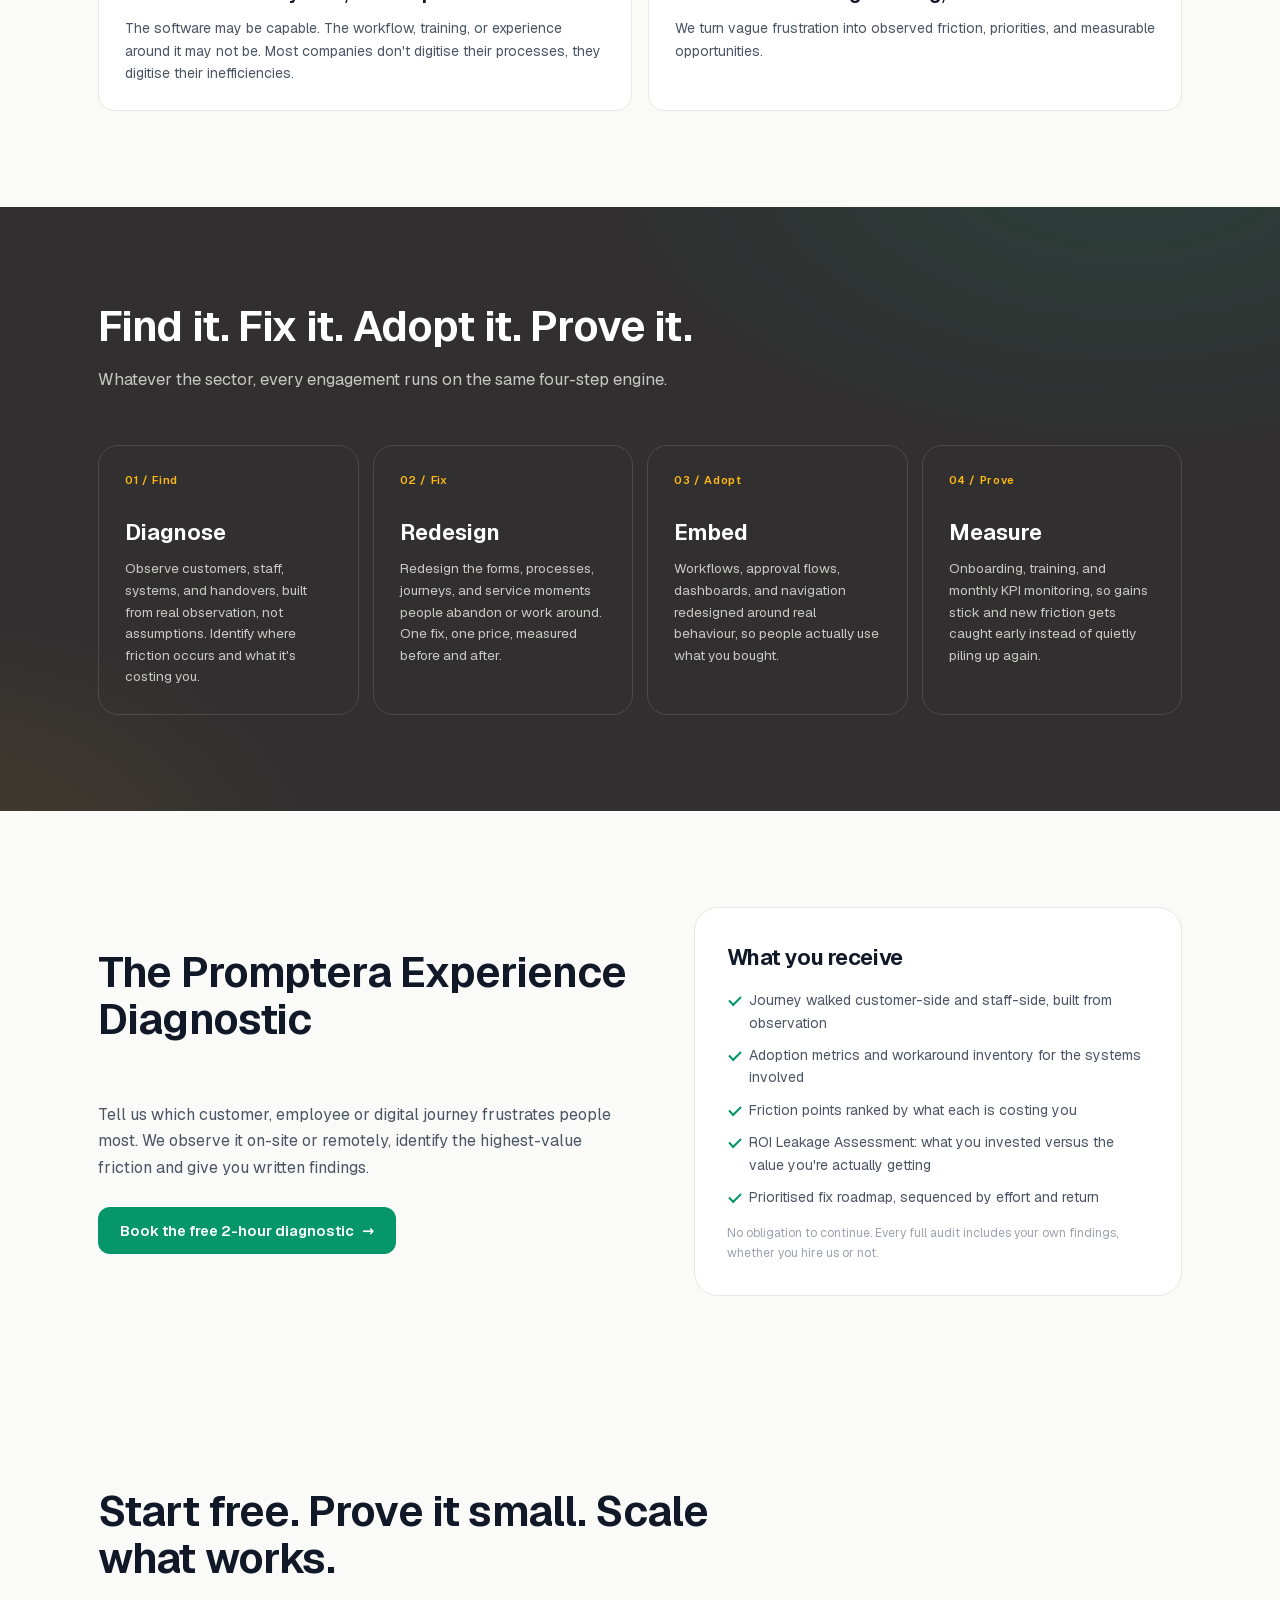
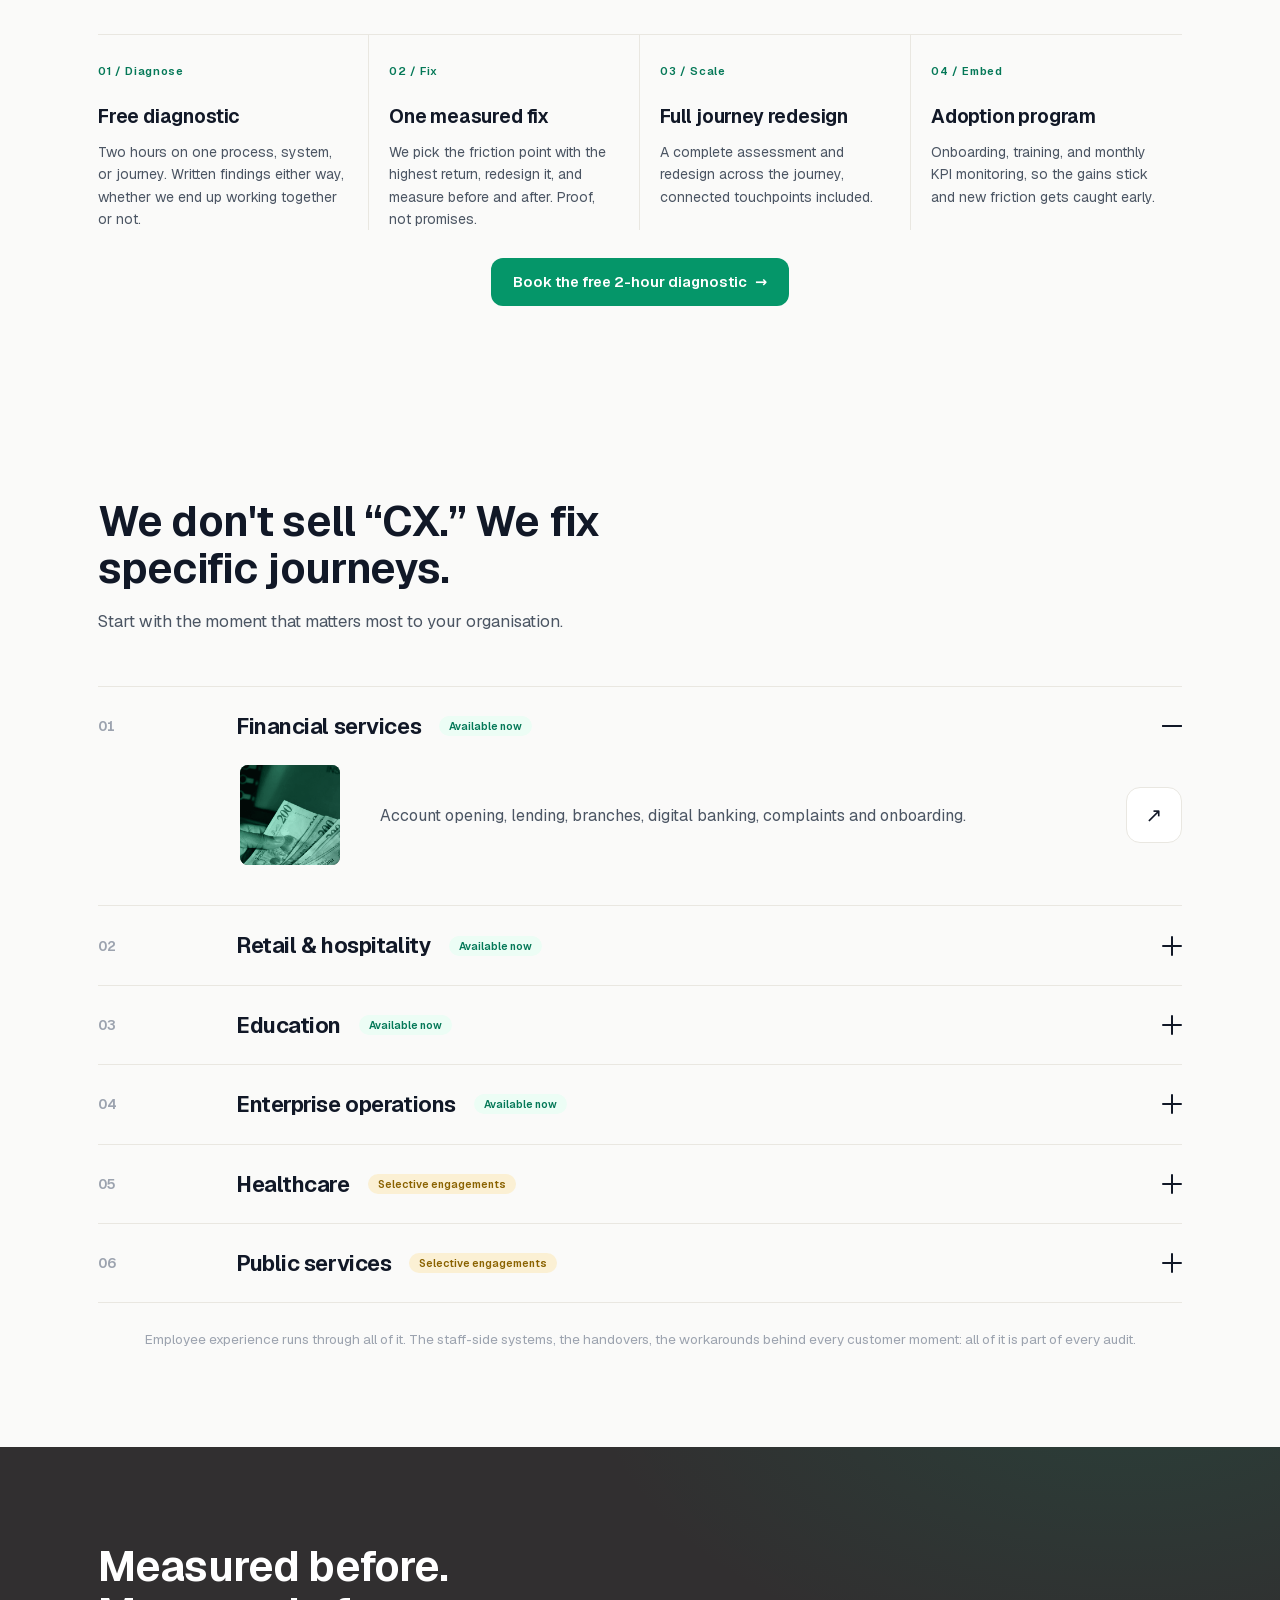
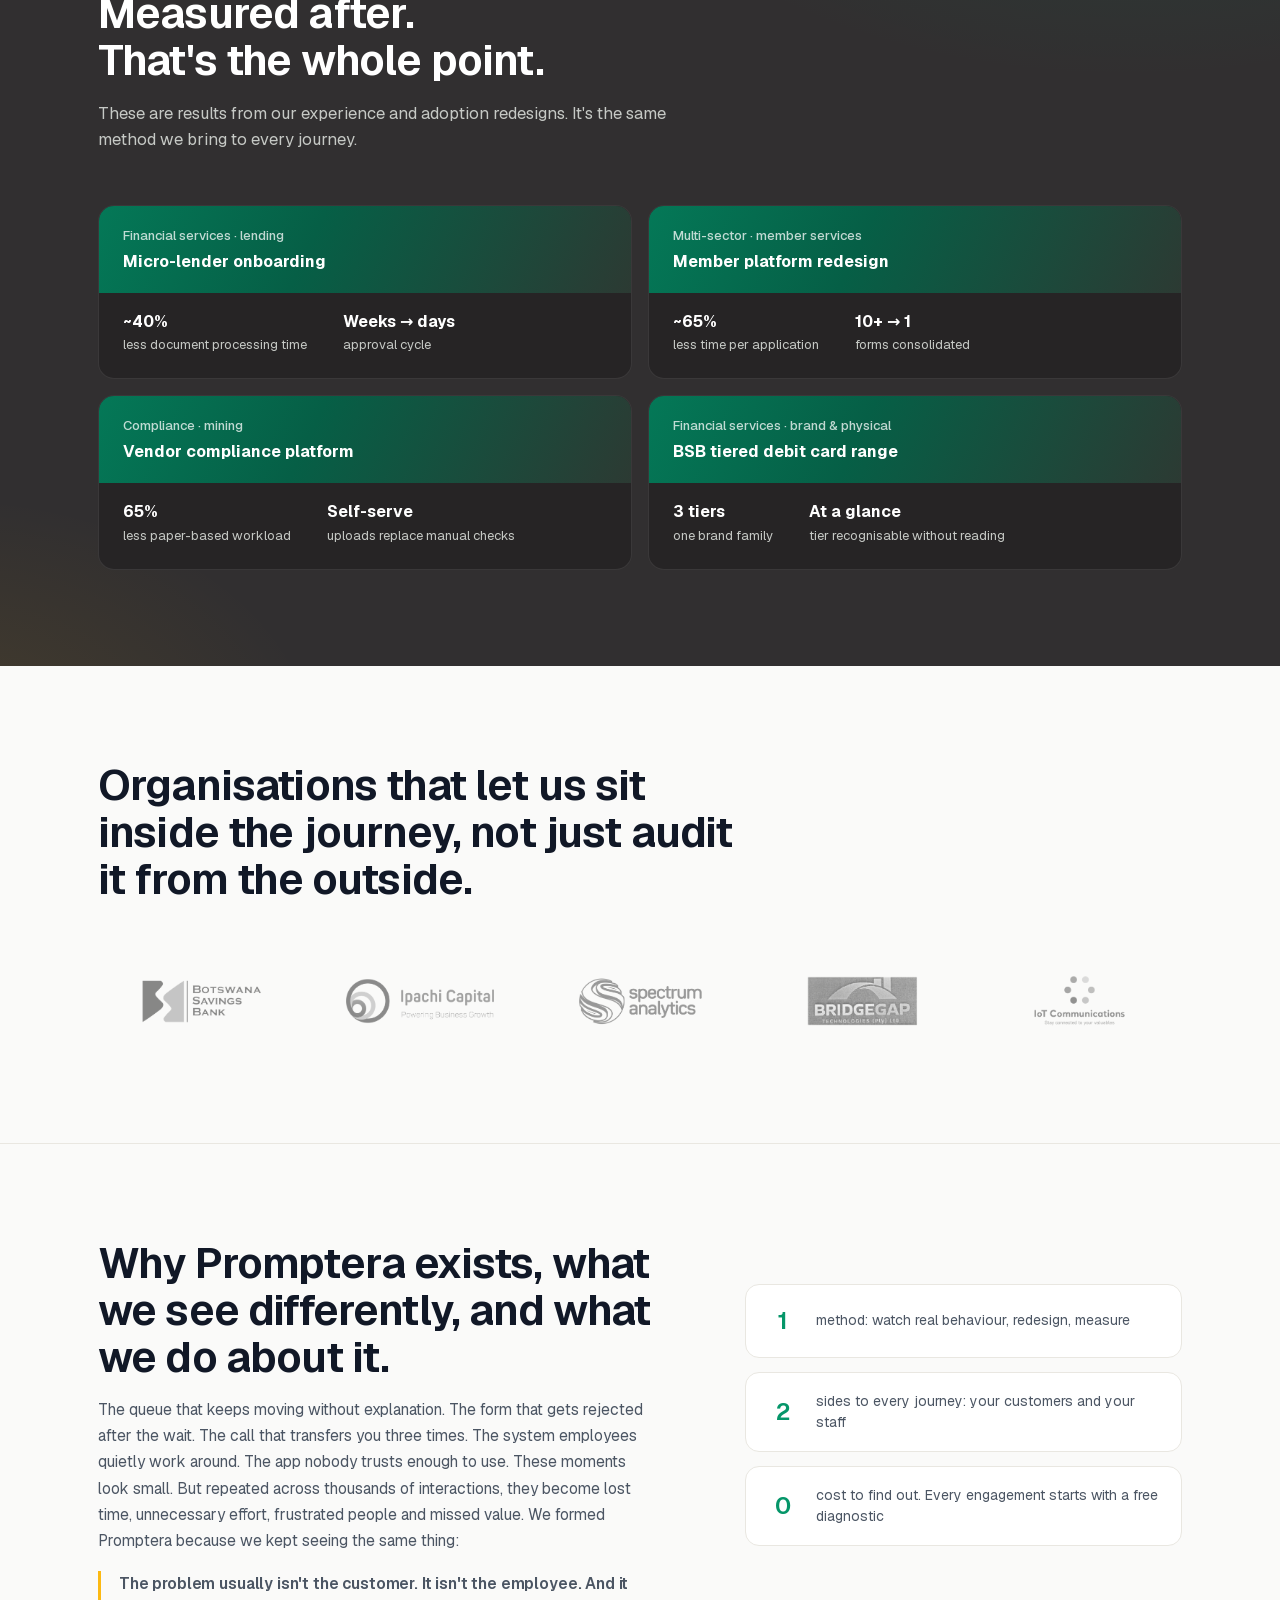
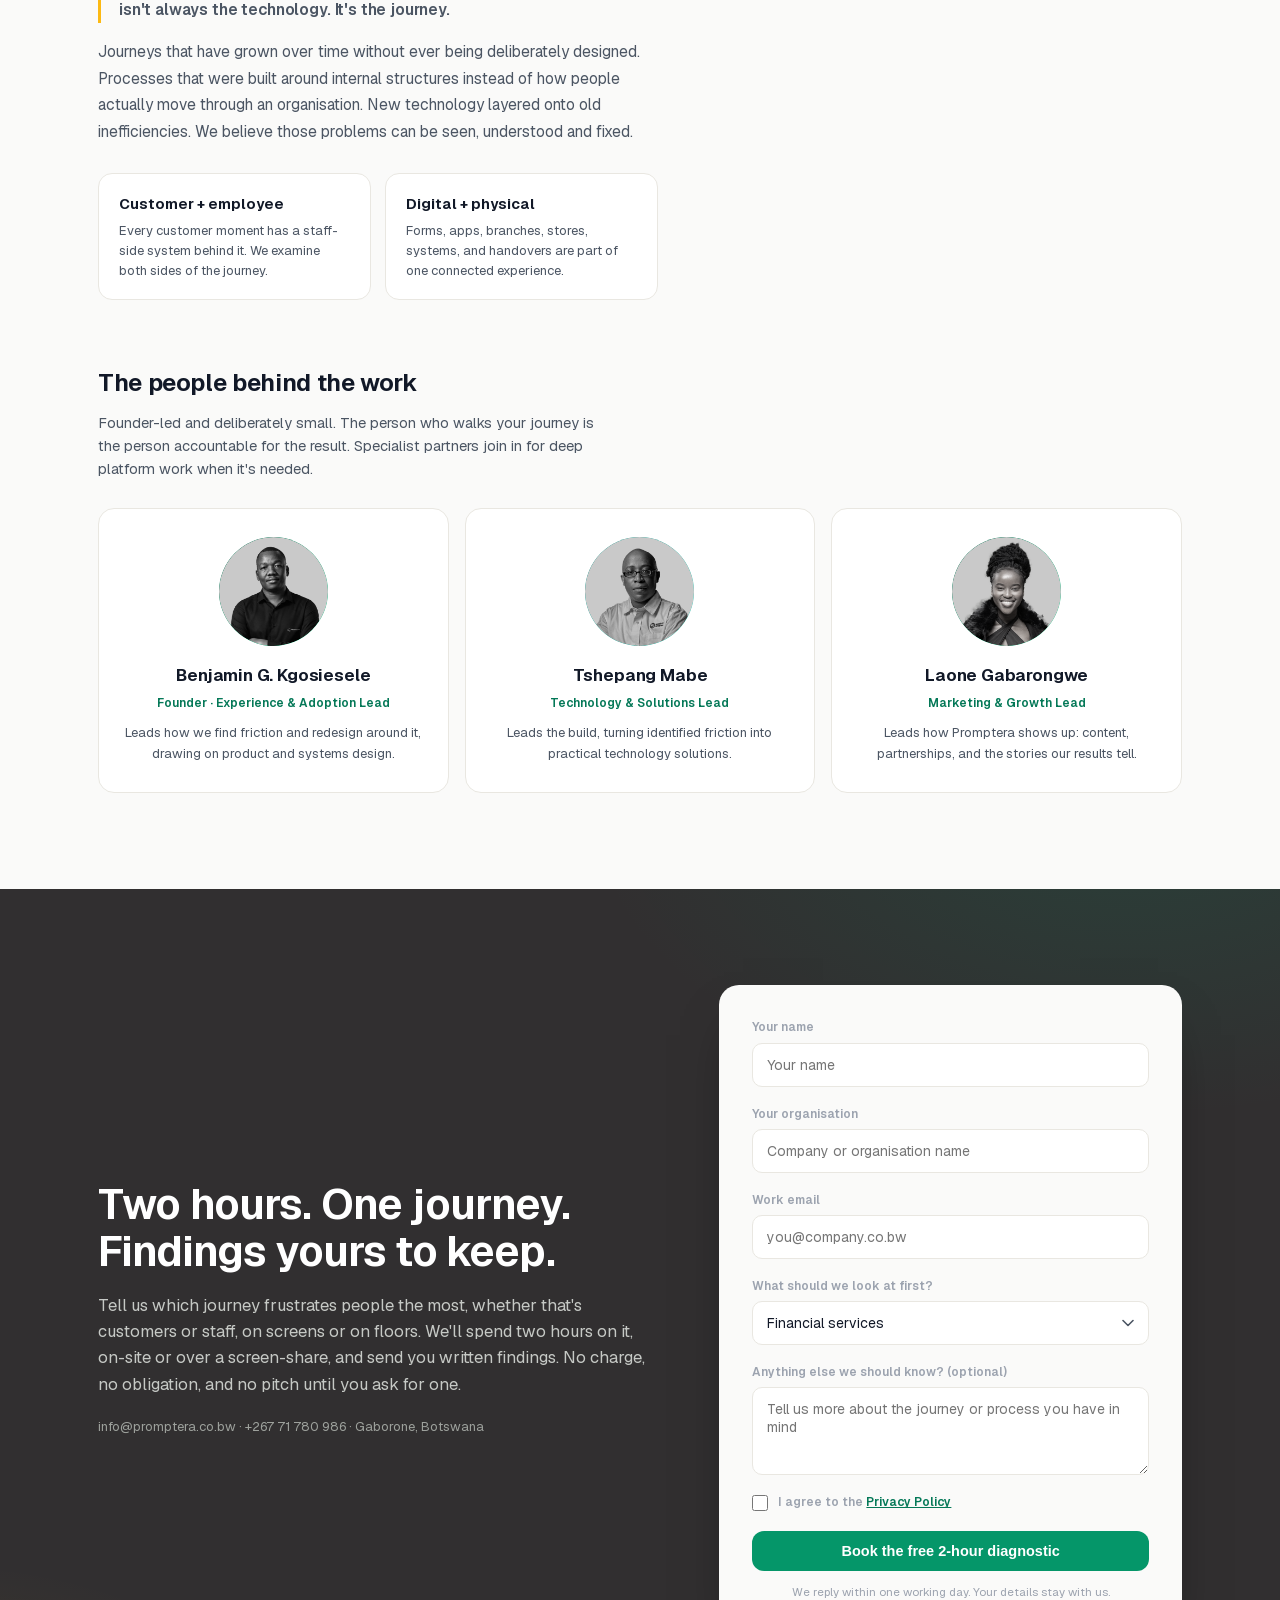
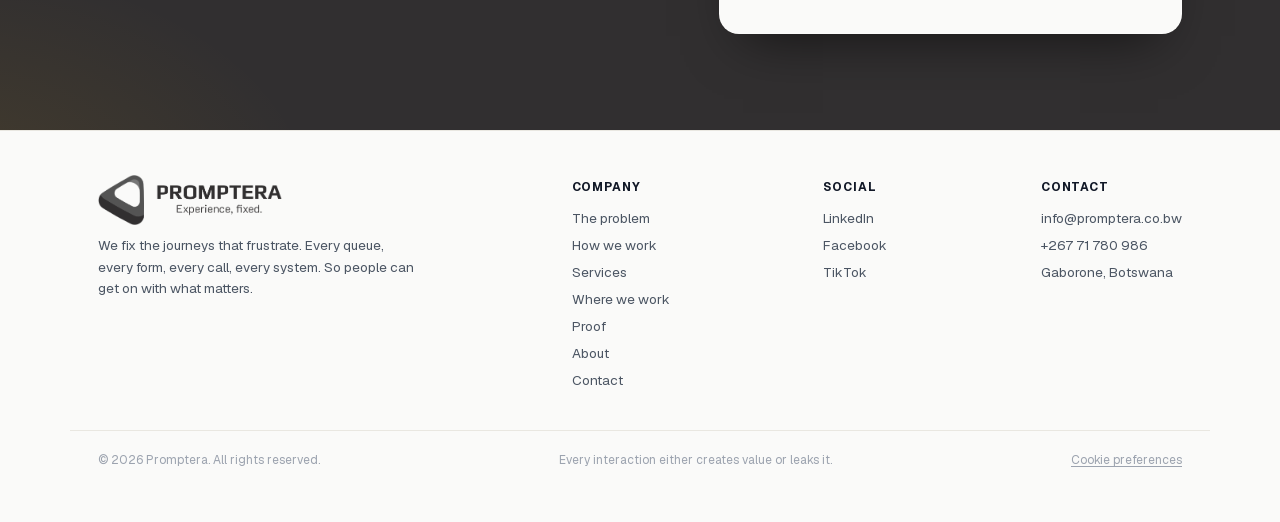
==== commit 63536596: "personnel roles addition" ====
--- a/index.html
+++ b/index.html
@@ -323,19 +323,19 @@
         </div>
         <div class="t-name">Benjamin G. Kgosiesele</div>
         <div class="t-role">Founder · Experience &amp; Adoption Lead</div>
-        <p class="t-bio">Background in digital product and systems design. Leads every audit and redesign.</p>
-      </div>
-     <!--  <div class="tcard rv d1">
+        <p class="t-bio">Leads how we find friction and redesign around it, drawing on product and systems design.</p>
+      </div>
+      <div class="tcard rv d1">
         <div class="t-photo tp2">
-          <span class="t-initial">R</span>
-        </div>
-        <div class="t-name">Badisa Mosesane</div>
-        <div class="t-role">Research Lead</div>
-        <p class="t-bio">Leads observation, user research, and the measurement behind every before/after number.</p>
-      </div> -->
+          <img src="images/tshep_im.jpg" alt="[Tech Lead Name]">
+        </div>
+        <div class="t-name">Tshepang Mabe</div>
+        <div class="t-role">Technology & Solutions Lead</div>
+        <p class="t-bio">Leads the build, turning identified friction into practical technology solutions.</p>
+      </div>
       <div class="tcard rv">
         <div class="t-photo tp1">
-         <img src="images/laone_im.png" alt="[Founder Name]">
+         <img src="images/laone_im.png" alt="[Marketing Lead Name]">
         </div>
         <div class="t-name">Laone Gabarongwe</div>
         <div class="t-role">Marketing &amp; Growth Lead</div>
